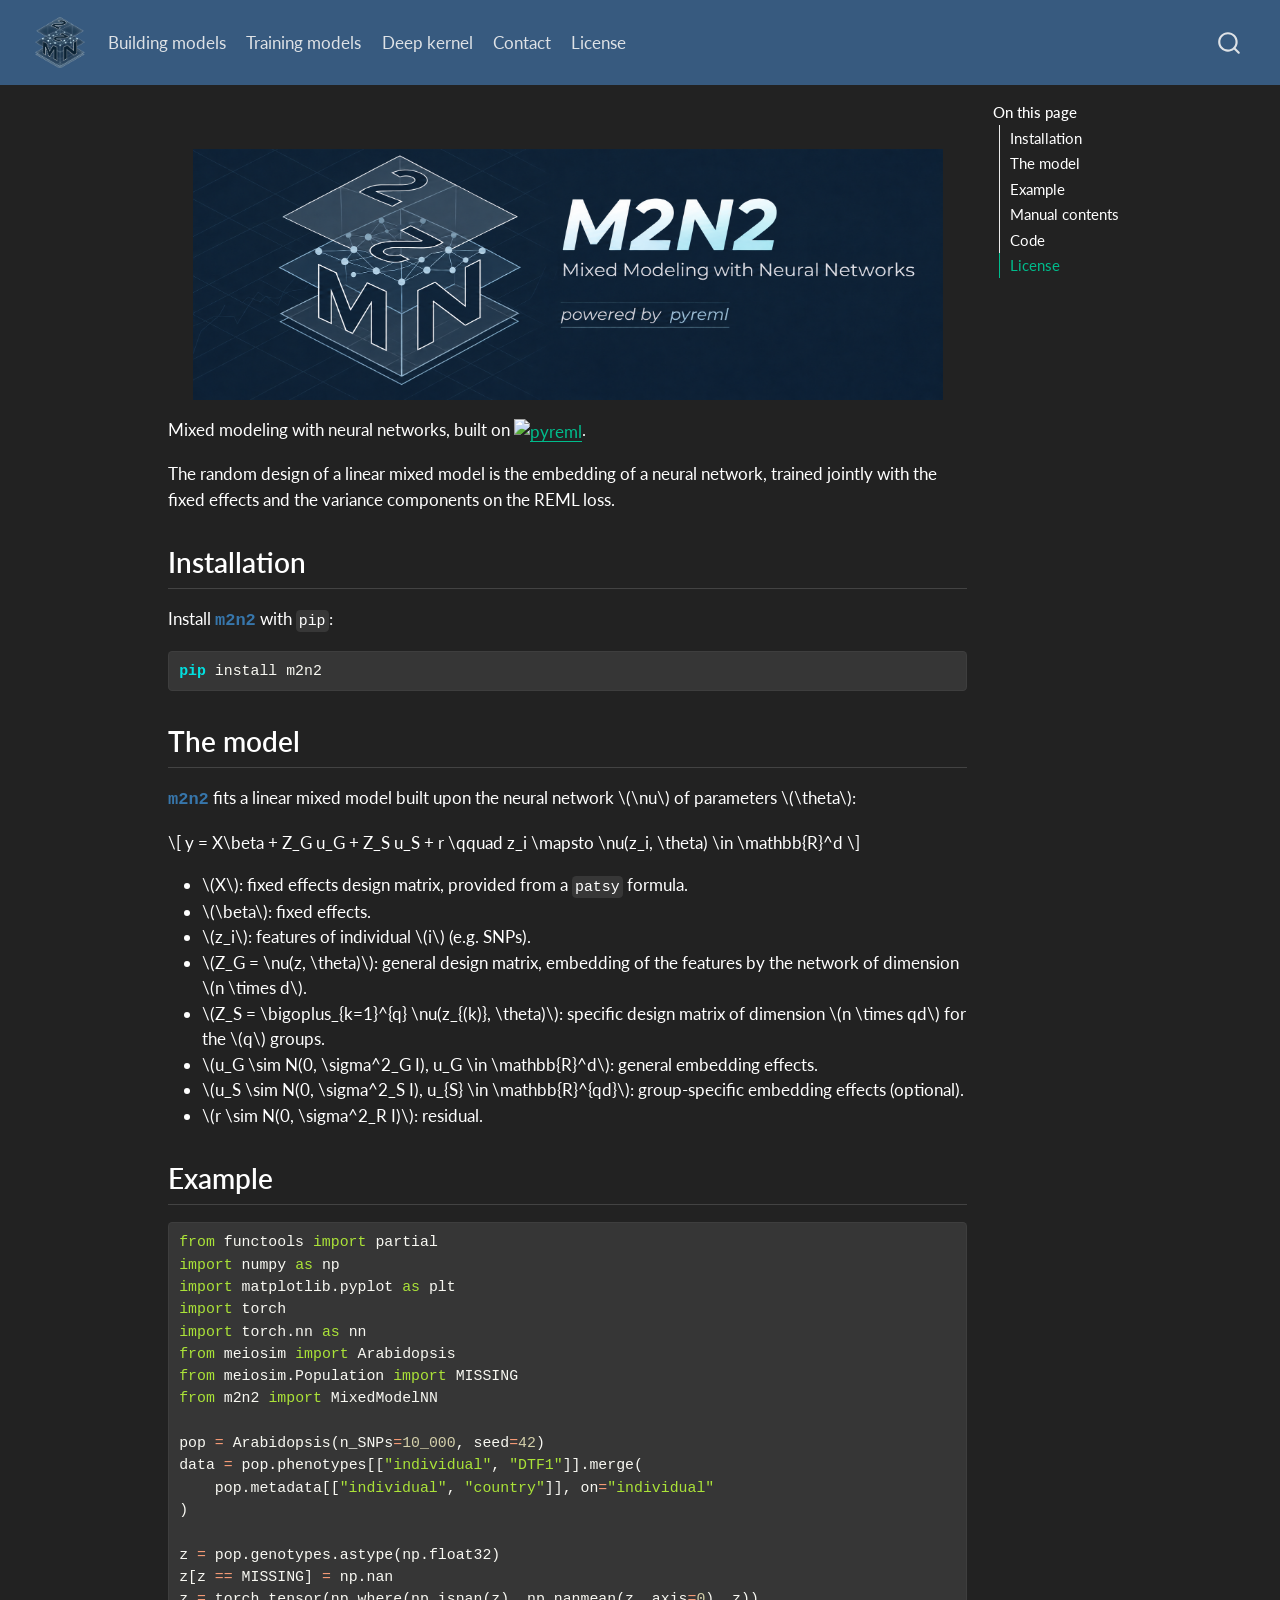
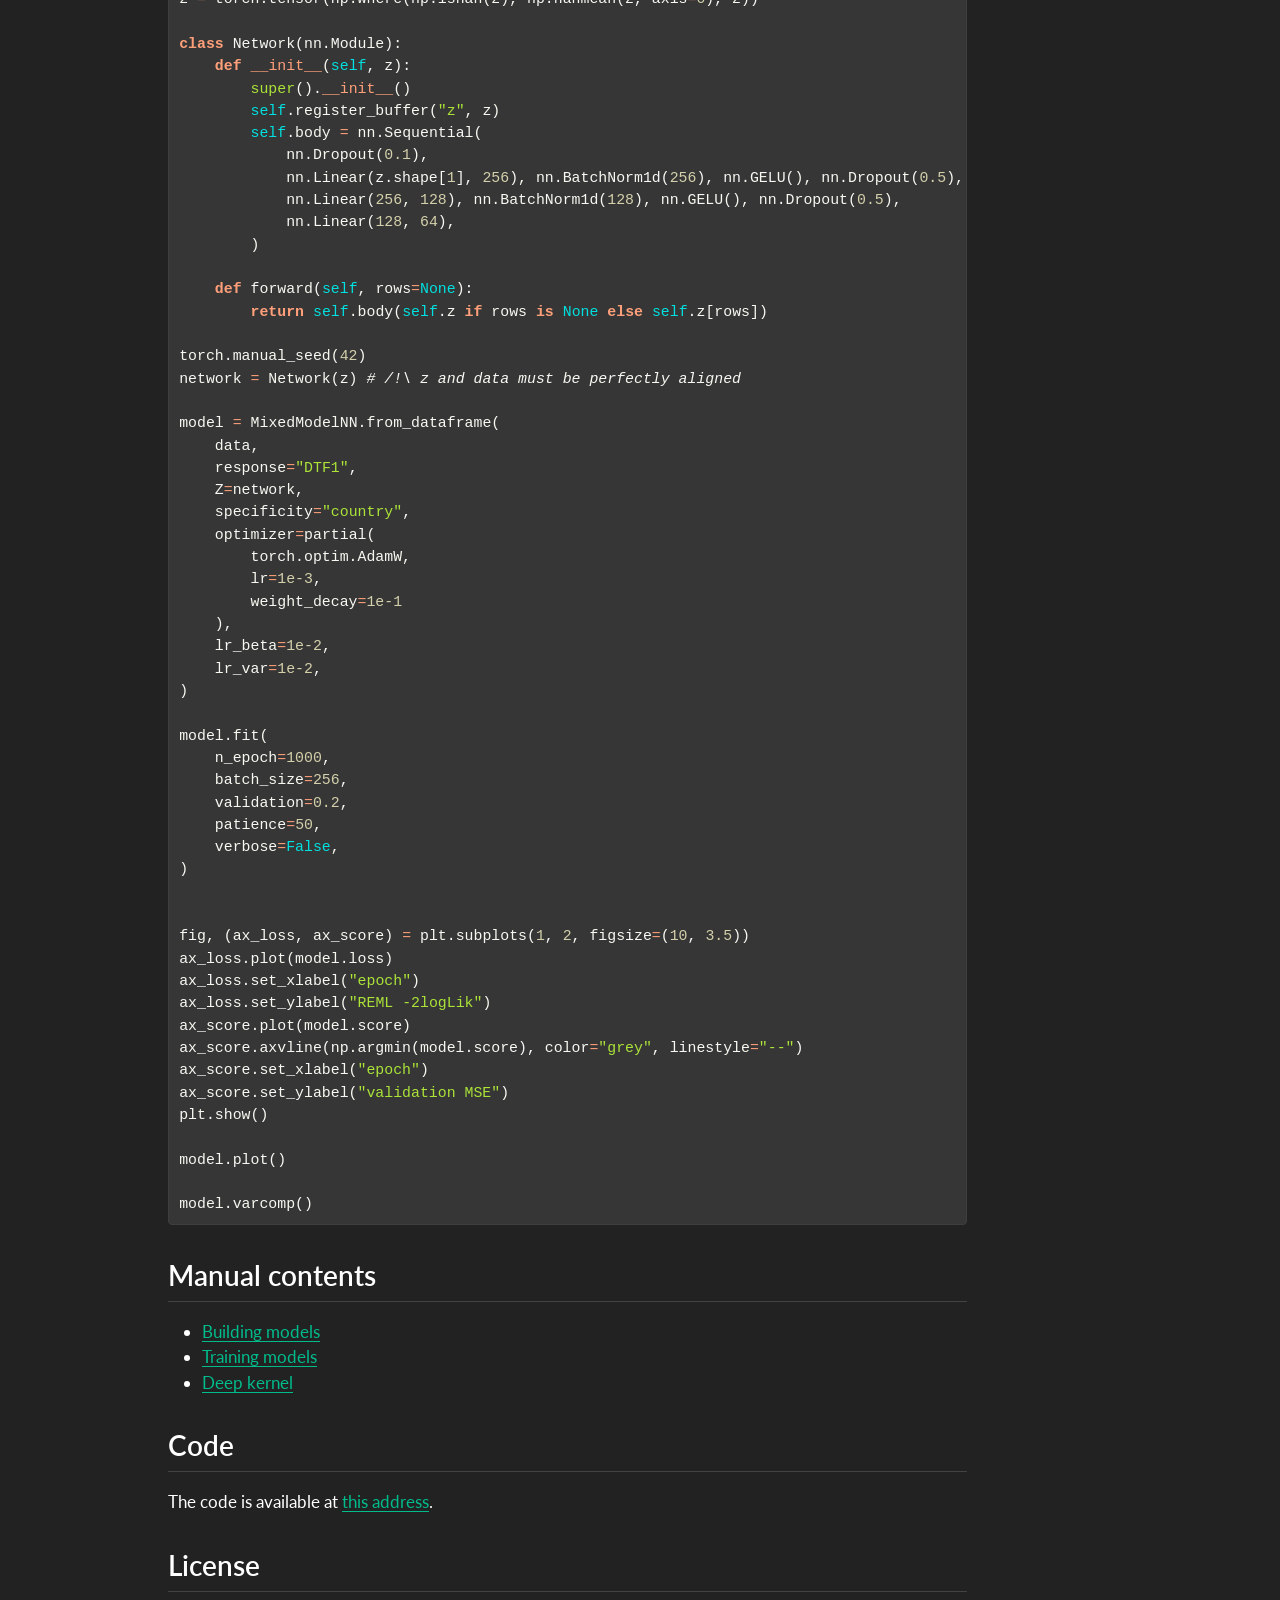
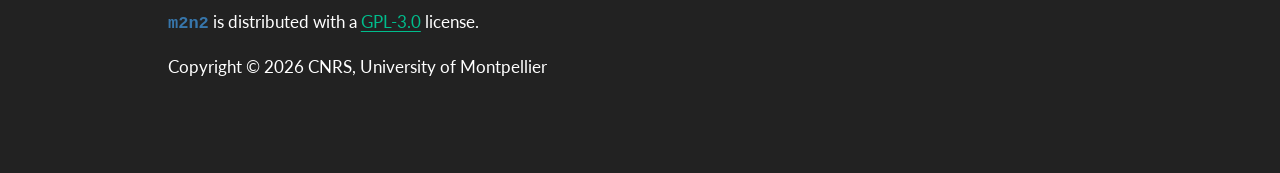
==== index.html @ e894b7f0 "Built site for gh-pages" ====
<!DOCTYPE html>
<html xmlns="http://www.w3.org/1999/xhtml" lang="en" xml:lang="en"><head>

<meta charset="utf-8">
<meta name="generator" content="quarto-1.11.9">

<meta name="viewport" content="width=device-width, initial-scale=1.0, user-scalable=yes">


<title>m2n2</title>
<style>
/* Default styles provided by pandoc.
** See https://pandoc.org/MANUAL.html#variables-for-html for config info.
*/
span.smallcaps{font-variant: small-caps;}
div.columns{display: flex; gap: 1.5em;}
div.column{flex: auto;}
@media screen {
div.columns{gap: min(4vw, 1.5em);}
div.column{overflow-x: auto;}
}
div.hanging-indent{margin-left: 1.5em; text-indent: -1.5em;}
ul.task-list{list-style: none;}
ul.task-list li input[type="checkbox"] {
  width: 0.8em;
  margin: 0 0.8em 0.2em -1em; /* quarto-specific, see https://github.com/quarto-dev/quarto-cli/issues/4556 */ 
  vertical-align: middle;
}
/* CSS for syntax highlighting */
html { -webkit-text-size-adjust: 100%; }
pre > code.sourceCode { white-space: pre; position: relative; }
pre > code.sourceCode > span { display: inline-block; line-height: 1.25; }
pre > code.sourceCode > span:empty { height: 1.2em; }
.sourceCode { overflow: visible; }
code.sourceCode > span { color: inherit; text-decoration: inherit; }
div.sourceCode { margin: 1em 0; }
pre.sourceCode { margin: 0; }
@media screen {
div.sourceCode { overflow: auto; }
}
@media print {
pre > code.sourceCode { white-space: pre-wrap; }
pre > code.sourceCode > span { text-indent: -5em; padding-left: 5em; }
}
pre.numberSource code
  { counter-reset: source-line 0; }
pre.numberSource code > span
  { position: relative; left: -4em; counter-increment: source-line; }
pre.numberSource code > span > a:first-child::before
  { content: counter(source-line);
    position: relative; left: -1em; text-align: right; vertical-align: baseline;
    border: none; display: inline-block;
    -webkit-touch-callout: none; -webkit-user-select: none;
    -khtml-user-select: none; -moz-user-select: none;
    -ms-user-select: none; user-select: none;
    padding: 0 4px; width: 4em;
  }
pre.numberSource { margin-left: 3em;  padding-left: 4px; }
div.sourceCode
  {   }
@media screen {
pre > code.sourceCode > span > a:first-child::before { text-decoration: underline; }
}
</style>


<script src="site_libs/quarto-nav/quarto-nav.js"></script>
<script src="site_libs/quarto-nav/headroom.min.js"></script>
<script src="site_libs/clipboard/clipboard.min.js"></script>
<script src="site_libs/quarto-search/autocomplete.umd.js"></script>
<script src="site_libs/quarto-search/fuse.min.js"></script>
<script src="site_libs/quarto-search/quarto-search.js"></script>
<meta name="quarto:offset" content="./">
<link href="./img/favicon.png" rel="icon" type="image/png">
<script src="site_libs/quarto-html/quarto.js" type="module"></script>
<script src="site_libs/quarto-html/tabsets/tabsets.js" type="module"></script>
<script src="site_libs/quarto-html/scrollable-regions/scrollable-regions.js" type="module"></script>
<script src="site_libs/quarto-html/popper.min.js"></script>
<script src="site_libs/quarto-html/tippy.umd.min.js"></script>
<script src="site_libs/quarto-html/anchor.min.js"></script>
<link href="site_libs/quarto-html/tippy.css" rel="stylesheet">
<link href="site_libs/quarto-html/quarto-syntax-highlighting-dark-447e42e69aaa9833c0ba1b986f430b20.css" rel="stylesheet" id="quarto-text-highlighting-styles">
<script src="site_libs/bootstrap/bootstrap.min.js"></script>
<link href="site_libs/bootstrap/bootstrap-icons.css" rel="stylesheet">
<link href="site_libs/bootstrap/bootstrap-293520738ce947f8998387a330a50f79.min.css" rel="stylesheet" append-hash="true" id="quarto-bootstrap" data-mode="dark">
<script id="quarto-search-options" type="application/json">{
  "location": "navbar",
  "copy-button": false,
  "collapse-after": 3,
  "panel-placement": "end",
  "type": "overlay",
  "limit": 50,
  "keyboard-shortcut": [
    "f",
    "/",
    "s"
  ],
  "show-item-context": false,
  "language": {
    "search-no-results-text": "No results",
    "search-matching-documents-text": "matching documents",
    "search-copy-link-title": "Copy link to search",
    "search-hide-matches-text": "Hide additional matches",
    "search-more-match-text": "more match in this document",
    "search-more-matches-text": "more matches in this document",
    "search-clear-button-title": "Clear",
    "search-text-placeholder": "",
    "search-detached-cancel-button-title": "Cancel",
    "search-submit-button-title": "Submit",
    "search-label": "Search"
  }
}</script>

  <script src="https://cdnjs.cloudflare.com/polyfill/v3/polyfill.min.js?features=es6"></script>
  <script defer="" src="https://cdn.jsdelivr.net/npm/mathjax@4/tex-chtml.js" type="text/javascript"></script>

<script type="text/javascript">
const typesetMath = (el) => {
  if (window.MathJax) {
    // MathJax Typeset
    window.MathJax.typeset([el]);
  } else if (window.katex) {
    // KaTeX Render
    var mathElements = el.getElementsByClassName("math");
    var macros = [];
    for (var i = 0; i < mathElements.length; i++) {
      var texText = mathElements[i].firstChild;
      if (mathElements[i].tagName == "SPAN" && texText && texText.data) {
        window.katex.render(texText.data, mathElements[i], {
          displayMode: mathElements[i].classList.contains('display'),
          throwOnError: false,
          macros: macros,
          fleqn: false
        });
      }
    }
  }
}
window.Quarto = {
  typesetMath
};
</script>

</head>

<body class="nav-fixed quarto-light"><a id="quarto-skip-link" class="visually-hidden-focusable" href="#quarto-document-content">Skip to main content</a>

<div id="quarto-search-results"></div>
  <header id="quarto-header" class="headroom fixed-top">
    <nav class="navbar navbar-expand-lg " data-bs-theme="dark" aria-label="Site">
      <div class="navbar-container container-fluid">
      <div class="navbar-brand-container mx-auto">
    <a href="./index.html" class="navbar-brand navbar-brand-logo">
    <img src="./img/favicon.png" alt="m2n2" class="navbar-logo light-content">
    <img src="./img/favicon.png" alt="m2n2" class="navbar-logo dark-content">
    </a>
  </div>
          <button class="navbar-toggler" type="button" data-bs-toggle="collapse" data-bs-target="#navbarCollapse" aria-controls="navbarCollapse" aria-expanded="false" aria-label="Toggle navigation" onclick="if (window.quartoToggleHeadroom) { window.quartoToggleHeadroom(); }">
  <span class="navbar-toggler-icon"></span>
</button>
          <div class="collapse navbar-collapse" id="navbarCollapse">
            <ul class="navbar-nav navbar-nav-scroll me-auto">
  <li class="nav-item">
    <a class="nav-link" href="./build.html"> 
<span class="menu-text">Building models</span></a>
  </li>  
  <li class="nav-item">
    <a class="nav-link" href="./training.html"> 
<span class="menu-text">Training models</span></a>
  </li>  
  <li class="nav-item">
    <a class="nav-link" href="./deep_kernel.html"> 
<span class="menu-text">Deep kernel</span></a>
  </li>  
  <li class="nav-item">
    <a class="nav-link" href="./contact.html"> 
<span class="menu-text">Contact</span></a>
  </li>  
  <li class="nav-item">
    <a class="nav-link" href="./license.html"> 
<span class="menu-text">License</span></a>
  </li>  
</ul>
          </div> <!-- /navcollapse -->
            <div class="quarto-navbar-tools">
</div>
            <div id="quarto-search" class="" title="Search"></div>
      </div> <!-- /container-fluid -->
    </nav>
</header>
<!-- content -->
<div id="quarto-content" class="quarto-container page-columns page-rows-contents page-layout-article page-navbar">
<!-- sidebar -->
<!-- margin-sidebar -->
    <div id="quarto-margin-sidebar" class="sidebar margin-sidebar">
        <nav id="TOC" role="doc-toc" aria-labelledby="toc-title" class="toc-active">
    <h2 id="toc-title">On this page</h2>
   
  <ul>
  <li><a href="#installation" id="toc-installation" class="nav-link active" data-scroll-target="#installation">Installation</a></li>
  <li><a href="#the-model" id="toc-the-model" class="nav-link" data-scroll-target="#the-model">The model</a></li>
  <li><a href="#example" id="toc-example" class="nav-link" data-scroll-target="#example">Example</a></li>
  <li><a href="#manual-contents" id="toc-manual-contents" class="nav-link" data-scroll-target="#manual-contents">Manual contents</a></li>
  <li><a href="#code" id="toc-code" class="nav-link" data-scroll-target="#code">Code</a></li>
  <li><a href="#license" id="toc-license" class="nav-link" data-scroll-target="#license">License</a></li>
  </ul>
</nav>
    </div>
<!-- main -->
<main class="content" id="quarto-document-content" tabindex="-1"><header id="title-block-header" class="quarto-title-block"></header>




<h1 align="center">
<img width="750" alt="m2n2" src="img/banner.png">
</h1>
<p>
Mixed modeling with neural networks, built on <a href="https://ai-for-genome-interpretation-lab.github.io/pyreml/index.html"> <img width="110" alt="pyreml" src="https://raw.githubusercontent.com/AI-for-Genome-Interpretation-lab/pyreml/main/doc/img/logo/pyreml.png" align="absmiddle"></a>.
</p>
<p>The random design of a linear mixed model is the embedding of a neural network, trained jointly with the fixed effects and the variance components on the REML loss.</p>
<section id="installation" class="level2">
<h2 class="anchored" data-anchor-id="installation">Installation</h2>
<p>Install <span class="m2n2">m2n2</span> with <code>pip</code>:</p>
<div class="code-copy-outer-scaffold"><div class="sourceCode" id="cb1"><pre class="sourceCode bash code-with-copy"><code class="sourceCode bash"><span id="cb1-1"><a href="#cb1-1" aria-hidden="true" tabindex="-1"></a><span class="ex">pip</span> install m2n2</span></code></pre></div><button title="Copy to Clipboard" class="code-copy-button"><i class="bi"></i></button></div>
</section>
<section id="the-model" class="level2">
<h2 class="anchored" data-anchor-id="the-model">The model</h2>
<p><span class="m2n2">m2n2</span> fits a linear mixed model built upon the neural network <span class="math inline">\(\nu\)</span> of parameters <span class="math inline">\(\theta\)</span>:</p>
<p><span class="math display">\[
y = X\beta + Z_G u_G + Z_S u_S + r
\qquad
z_i \mapsto \nu(z_i, \theta) \in \mathbb{R}^d
\]</span></p>
<ul>
<li><span class="math inline">\(X\)</span>: fixed effects design matrix, provided from a <code>patsy</code> formula.</li>
<li><span class="math inline">\(\beta\)</span>: fixed effects.</li>
<li><span class="math inline">\(z_i\)</span>: features of individual <span class="math inline">\(i\)</span> (e.g.&nbsp;SNPs).</li>
<li><span class="math inline">\(Z_G = \nu(z, \theta)\)</span>: general design matrix, embedding of the features by the network of dimension <span class="math inline">\(n \times d\)</span>.</li>
<li><span class="math inline">\(Z_S = \bigoplus_{k=1}^{q} \nu(z_{(k)}, \theta)\)</span>: specific design matrix of dimension <span class="math inline">\(n \times qd\)</span> for the <span class="math inline">\(q\)</span> groups.</li>
<li><span class="math inline">\(u_G \sim N(0, \sigma^2_G I), u_G \in \mathbb{R}^d\)</span>: general embedding effects.</li>
<li><span class="math inline">\(u_S \sim N(0, \sigma^2_S I), u_{S} \in \mathbb{R}^{qd}\)</span>: group-specific embedding effects (optional).</li>
<li><span class="math inline">\(r \sim N(0, \sigma^2_R I)\)</span>: residual.</li>
</ul>
</section>
<section id="example" class="level2">
<h2 class="anchored" data-anchor-id="example">Example</h2>
<div class="code-copy-outer-scaffold"><div class="sourceCode" id="cb2"><pre class="sourceCode python code-with-copy"><code class="sourceCode python"><span id="cb2-1"><a href="#cb2-1" aria-hidden="true" tabindex="-1"></a><span class="im">from</span> functools <span class="im">import</span> partial</span>
<span id="cb2-2"><a href="#cb2-2" aria-hidden="true" tabindex="-1"></a><span class="im">import</span> numpy <span class="im">as</span> np</span>
<span id="cb2-3"><a href="#cb2-3" aria-hidden="true" tabindex="-1"></a><span class="im">import</span> matplotlib.pyplot <span class="im">as</span> plt</span>
<span id="cb2-4"><a href="#cb2-4" aria-hidden="true" tabindex="-1"></a><span class="im">import</span> torch</span>
<span id="cb2-5"><a href="#cb2-5" aria-hidden="true" tabindex="-1"></a><span class="im">import</span> torch.nn <span class="im">as</span> nn</span>
<span id="cb2-6"><a href="#cb2-6" aria-hidden="true" tabindex="-1"></a><span class="im">from</span> meiosim <span class="im">import</span> Arabidopsis</span>
<span id="cb2-7"><a href="#cb2-7" aria-hidden="true" tabindex="-1"></a><span class="im">from</span> meiosim.Population <span class="im">import</span> MISSING</span>
<span id="cb2-8"><a href="#cb2-8" aria-hidden="true" tabindex="-1"></a><span class="im">from</span> m2n2 <span class="im">import</span> MixedModelNN</span>
<span id="cb2-9"><a href="#cb2-9" aria-hidden="true" tabindex="-1"></a></span>
<span id="cb2-10"><a href="#cb2-10" aria-hidden="true" tabindex="-1"></a>pop <span class="op">=</span> Arabidopsis(n_SNPs<span class="op">=</span><span class="dv">10_000</span>, seed<span class="op">=</span><span class="dv">42</span>)</span>
<span id="cb2-11"><a href="#cb2-11" aria-hidden="true" tabindex="-1"></a>data <span class="op">=</span> pop.phenotypes[[<span class="st">"individual"</span>, <span class="st">"DTF1"</span>]].merge(</span>
<span id="cb2-12"><a href="#cb2-12" aria-hidden="true" tabindex="-1"></a>    pop.metadata[[<span class="st">"individual"</span>, <span class="st">"country"</span>]], on<span class="op">=</span><span class="st">"individual"</span></span>
<span id="cb2-13"><a href="#cb2-13" aria-hidden="true" tabindex="-1"></a>)</span>
<span id="cb2-14"><a href="#cb2-14" aria-hidden="true" tabindex="-1"></a></span>
<span id="cb2-15"><a href="#cb2-15" aria-hidden="true" tabindex="-1"></a>z <span class="op">=</span> pop.genotypes.astype(np.float32)</span>
<span id="cb2-16"><a href="#cb2-16" aria-hidden="true" tabindex="-1"></a>z[z <span class="op">==</span> MISSING] <span class="op">=</span> np.nan</span>
<span id="cb2-17"><a href="#cb2-17" aria-hidden="true" tabindex="-1"></a>z <span class="op">=</span> torch.tensor(np.where(np.isnan(z), np.nanmean(z, axis<span class="op">=</span><span class="dv">0</span>), z))</span>
<span id="cb2-18"><a href="#cb2-18" aria-hidden="true" tabindex="-1"></a></span>
<span id="cb2-19"><a href="#cb2-19" aria-hidden="true" tabindex="-1"></a><span class="kw">class</span> Network(nn.Module):</span>
<span id="cb2-20"><a href="#cb2-20" aria-hidden="true" tabindex="-1"></a>    <span class="kw">def</span> <span class="fu">__init__</span>(<span class="va">self</span>, z):</span>
<span id="cb2-21"><a href="#cb2-21" aria-hidden="true" tabindex="-1"></a>        <span class="bu">super</span>().<span class="fu">__init__</span>()</span>
<span id="cb2-22"><a href="#cb2-22" aria-hidden="true" tabindex="-1"></a>        <span class="va">self</span>.register_buffer(<span class="st">"z"</span>, z)</span>
<span id="cb2-23"><a href="#cb2-23" aria-hidden="true" tabindex="-1"></a>        <span class="va">self</span>.body <span class="op">=</span> nn.Sequential(</span>
<span id="cb2-24"><a href="#cb2-24" aria-hidden="true" tabindex="-1"></a>            nn.Dropout(<span class="fl">0.1</span>),</span>
<span id="cb2-25"><a href="#cb2-25" aria-hidden="true" tabindex="-1"></a>            nn.Linear(z.shape[<span class="dv">1</span>], <span class="dv">256</span>), nn.BatchNorm1d(<span class="dv">256</span>), nn.GELU(), nn.Dropout(<span class="fl">0.5</span>),</span>
<span id="cb2-26"><a href="#cb2-26" aria-hidden="true" tabindex="-1"></a>            nn.Linear(<span class="dv">256</span>, <span class="dv">128</span>), nn.BatchNorm1d(<span class="dv">128</span>), nn.GELU(), nn.Dropout(<span class="fl">0.5</span>),</span>
<span id="cb2-27"><a href="#cb2-27" aria-hidden="true" tabindex="-1"></a>            nn.Linear(<span class="dv">128</span>, <span class="dv">64</span>),</span>
<span id="cb2-28"><a href="#cb2-28" aria-hidden="true" tabindex="-1"></a>        )</span>
<span id="cb2-29"><a href="#cb2-29" aria-hidden="true" tabindex="-1"></a></span>
<span id="cb2-30"><a href="#cb2-30" aria-hidden="true" tabindex="-1"></a>    <span class="kw">def</span> forward(<span class="va">self</span>, rows<span class="op">=</span><span class="va">None</span>):</span>
<span id="cb2-31"><a href="#cb2-31" aria-hidden="true" tabindex="-1"></a>        <span class="cf">return</span> <span class="va">self</span>.body(<span class="va">self</span>.z <span class="cf">if</span> rows <span class="kw">is</span> <span class="va">None</span> <span class="cf">else</span> <span class="va">self</span>.z[rows])</span>
<span id="cb2-32"><a href="#cb2-32" aria-hidden="true" tabindex="-1"></a></span>
<span id="cb2-33"><a href="#cb2-33" aria-hidden="true" tabindex="-1"></a>torch.manual_seed(<span class="dv">42</span>)</span>
<span id="cb2-34"><a href="#cb2-34" aria-hidden="true" tabindex="-1"></a>network <span class="op">=</span> Network(z) <span class="co"># /!\ z and data must be perfectly aligned</span></span>
<span id="cb2-35"><a href="#cb2-35" aria-hidden="true" tabindex="-1"></a></span>
<span id="cb2-36"><a href="#cb2-36" aria-hidden="true" tabindex="-1"></a>model <span class="op">=</span> MixedModelNN.from_dataframe(</span>
<span id="cb2-37"><a href="#cb2-37" aria-hidden="true" tabindex="-1"></a>    data,</span>
<span id="cb2-38"><a href="#cb2-38" aria-hidden="true" tabindex="-1"></a>    response<span class="op">=</span><span class="st">"DTF1"</span>,</span>
<span id="cb2-39"><a href="#cb2-39" aria-hidden="true" tabindex="-1"></a>    Z<span class="op">=</span>network,</span>
<span id="cb2-40"><a href="#cb2-40" aria-hidden="true" tabindex="-1"></a>    specificity<span class="op">=</span><span class="st">"country"</span>,</span>
<span id="cb2-41"><a href="#cb2-41" aria-hidden="true" tabindex="-1"></a>    optimizer<span class="op">=</span>partial(</span>
<span id="cb2-42"><a href="#cb2-42" aria-hidden="true" tabindex="-1"></a>        torch.optim.AdamW,</span>
<span id="cb2-43"><a href="#cb2-43" aria-hidden="true" tabindex="-1"></a>        lr<span class="op">=</span><span class="fl">1e-3</span>,</span>
<span id="cb2-44"><a href="#cb2-44" aria-hidden="true" tabindex="-1"></a>        weight_decay<span class="op">=</span><span class="fl">1e-1</span></span>
<span id="cb2-45"><a href="#cb2-45" aria-hidden="true" tabindex="-1"></a>    ),</span>
<span id="cb2-46"><a href="#cb2-46" aria-hidden="true" tabindex="-1"></a>    lr_beta<span class="op">=</span><span class="fl">1e-2</span>,</span>
<span id="cb2-47"><a href="#cb2-47" aria-hidden="true" tabindex="-1"></a>    lr_var<span class="op">=</span><span class="fl">1e-2</span>,</span>
<span id="cb2-48"><a href="#cb2-48" aria-hidden="true" tabindex="-1"></a>)</span>
<span id="cb2-49"><a href="#cb2-49" aria-hidden="true" tabindex="-1"></a></span>
<span id="cb2-50"><a href="#cb2-50" aria-hidden="true" tabindex="-1"></a>model.fit(</span>
<span id="cb2-51"><a href="#cb2-51" aria-hidden="true" tabindex="-1"></a>    n_epoch<span class="op">=</span><span class="dv">1000</span>,</span>
<span id="cb2-52"><a href="#cb2-52" aria-hidden="true" tabindex="-1"></a>    batch_size<span class="op">=</span><span class="dv">256</span>,</span>
<span id="cb2-53"><a href="#cb2-53" aria-hidden="true" tabindex="-1"></a>    validation<span class="op">=</span><span class="fl">0.2</span>,</span>
<span id="cb2-54"><a href="#cb2-54" aria-hidden="true" tabindex="-1"></a>    patience<span class="op">=</span><span class="dv">50</span>,</span>
<span id="cb2-55"><a href="#cb2-55" aria-hidden="true" tabindex="-1"></a>    verbose<span class="op">=</span><span class="va">False</span>,</span>
<span id="cb2-56"><a href="#cb2-56" aria-hidden="true" tabindex="-1"></a>)</span>
<span id="cb2-57"><a href="#cb2-57" aria-hidden="true" tabindex="-1"></a></span>
<span id="cb2-58"><a href="#cb2-58" aria-hidden="true" tabindex="-1"></a></span>
<span id="cb2-59"><a href="#cb2-59" aria-hidden="true" tabindex="-1"></a>fig, (ax_loss, ax_score) <span class="op">=</span> plt.subplots(<span class="dv">1</span>, <span class="dv">2</span>, figsize<span class="op">=</span>(<span class="dv">10</span>, <span class="fl">3.5</span>))</span>
<span id="cb2-60"><a href="#cb2-60" aria-hidden="true" tabindex="-1"></a>ax_loss.plot(model.loss)</span>
<span id="cb2-61"><a href="#cb2-61" aria-hidden="true" tabindex="-1"></a>ax_loss.set_xlabel(<span class="st">"epoch"</span>)</span>
<span id="cb2-62"><a href="#cb2-62" aria-hidden="true" tabindex="-1"></a>ax_loss.set_ylabel(<span class="st">"REML -2logLik"</span>)</span>
<span id="cb2-63"><a href="#cb2-63" aria-hidden="true" tabindex="-1"></a>ax_score.plot(model.score)</span>
<span id="cb2-64"><a href="#cb2-64" aria-hidden="true" tabindex="-1"></a>ax_score.axvline(np.argmin(model.score), color<span class="op">=</span><span class="st">"grey"</span>, linestyle<span class="op">=</span><span class="st">"--"</span>)</span>
<span id="cb2-65"><a href="#cb2-65" aria-hidden="true" tabindex="-1"></a>ax_score.set_xlabel(<span class="st">"epoch"</span>)</span>
<span id="cb2-66"><a href="#cb2-66" aria-hidden="true" tabindex="-1"></a>ax_score.set_ylabel(<span class="st">"validation MSE"</span>)</span>
<span id="cb2-67"><a href="#cb2-67" aria-hidden="true" tabindex="-1"></a>plt.show()</span>
<span id="cb2-68"><a href="#cb2-68" aria-hidden="true" tabindex="-1"></a></span>
<span id="cb2-69"><a href="#cb2-69" aria-hidden="true" tabindex="-1"></a>model.plot()</span>
<span id="cb2-70"><a href="#cb2-70" aria-hidden="true" tabindex="-1"></a></span>
<span id="cb2-71"><a href="#cb2-71" aria-hidden="true" tabindex="-1"></a>model.varcomp()</span></code></pre></div><button title="Copy to Clipboard" class="code-copy-button"><i class="bi"></i></button></div>
</section>
<section id="manual-contents" class="level2">
<h2 class="anchored" data-anchor-id="manual-contents">Manual contents</h2>
<ul>
<li><a href="./build.html">Building models</a></li>
<li><a href="./training.html">Training models</a></li>
<li><a href="./deep_kernel.html">Deep kernel</a></li>
</ul>
</section>
<section id="code" class="level2">
<h2 class="anchored" data-anchor-id="code">Code</h2>
<p>The code is available at <a href="https://github.com/ai-for-genome-interpretation-lab/m2n2">this address</a>.</p>
</section>
<section id="license" class="level2">
<h2 class="anchored" data-anchor-id="license">License</h2>
<p><span class="m2n2">m2n2</span> is distributed with a <a href="./license.html">GPL-3.0</a> license.</p>
<p>Copyright © 2026 CNRS, University of Montpellier</p>


</section>

</main> <!-- /main -->
<script id="quarto-html-after-body" type="application/javascript">
  window.document.addEventListener("DOMContentLoaded", function (event) {
    const icon = "";
    const anchorJS = new window.AnchorJS();
    anchorJS.options = {
      placement: 'right',
      icon: icon
    };
    anchorJS.add('.anchored');
    const isCodeAnnotation = (el) => {
      for (const clz of el.classList) {
        if (clz.startsWith('code-annotation-')) {                     
          return true;
        }
      }
      return false;
    }
    const onCopySuccess = function(e) {
      // button target
      const button = e.trigger;
      // don't keep focus
      button.blur();
      // flash "checked"
      button.classList.add('code-copy-button-checked');
      var currentTitle = button.getAttribute("title");
      button.setAttribute("title", "Copied!");
      let tooltip;
      if (window.bootstrap) {
        button.setAttribute("data-bs-toggle", "tooltip");
        button.setAttribute("data-bs-placement", "left");
        button.setAttribute("data-bs-title", "Copied!");
        tooltip = new bootstrap.Tooltip(button, 
          { trigger: "manual", 
            customClass: "code-copy-button-tooltip",
            offset: [0, -8]});
        tooltip.show();    
      }
      setTimeout(function() {
        if (tooltip) {
          tooltip.hide();
          button.removeAttribute("data-bs-title");
          button.removeAttribute("data-bs-toggle");
          button.removeAttribute("data-bs-placement");
        }
        button.setAttribute("title", currentTitle);
        button.classList.remove('code-copy-button-checked');
      }, 1000);
      // clear code selection
      e.clearSelection();
    }
    const getTextToCopy = function(trigger) {
      const outerScaffold = trigger.parentElement.cloneNode(true);
      const codeEl = outerScaffold.querySelector('code');
      for (const childEl of codeEl.children) {
        if (isCodeAnnotation(childEl)) {
          childEl.remove();
        }
      }
      return codeEl.innerText;
    }
    const clipboard = new window.ClipboardJS('.code-copy-button:not([data-in-quarto-modal])', {
      text: getTextToCopy
    });
    clipboard.on('success', onCopySuccess);
    if (window.document.getElementById('quarto-embedded-source-code-modal')) {
      const clipboardModal = new window.ClipboardJS('.code-copy-button[data-in-quarto-modal]', {
        text: getTextToCopy,
        container: window.document.getElementById('quarto-embedded-source-code-modal')
      });
      clipboardModal.on('success', onCopySuccess);
    }
      var localhostRegex = new RegExp(/^(?:http|https):\/\/localhost\:?[0-9]*\//);
      var mailtoRegex = new RegExp(/^mailto:/);
        var filterRegex = new RegExp("https:\/\/AI-for-Genome-Interpretation-lab\.github\.io\/m2n2\/");
      var isInternal = (href) => {
          return filterRegex.test(href) || localhostRegex.test(href) || mailtoRegex.test(href);
      }
      // Inspect non-navigation links and adorn them if external
      window.quartoDecorateExternalLinks = function (root) {
     var links = (root || window.document).querySelectorAll('a[href]:not(.nav-link):not(.navbar-brand):not(.toc-action):not(.sidebar-link):not(.sidebar-item-toggle):not(.pagination-link):not(.no-external):not([aria-hidden]):not(.dropdown-item):not(.quarto-navigation-tool):not(.about-link)');
      for (var i=0; i<links.length; i++) {
        const link = links[i];
        if (!isInternal(link.href)) {
          // undo the damage that might have been done by quarto-nav.js in the case of
          // links that we want to consider external
          if (link.dataset.originalHref !== undefined) {
            link.href = link.dataset.originalHref;
          }
          if (!link.classList.contains('no-external-icon')) {
          }
        }
      }
      };
      window.quartoDecorateExternalLinks(window.document);
    // Esc closes the popup (WCAG 1.4.13) and focus leaving both trigger and
    // popup closes it (WCAG 2.4.11); tippy handles neither for interactive popups.
    const hideOnEscAndFocusOut = {
      name: 'hideOnEscAndFocusOut',
      defaultValue: true,
      fn(instance) {
        const dismiss = () => {
          // A show scheduled by the trigger delay would otherwise reopen it
          instance.clearDelayTimeouts();
          instance.hide();
        };
        const onKeyDown = (event) => {
          if (event.key !== 'Escape') {
            return;
          }
          // Keep Esc from also reaching page handlers (e.g. reveal.js overview),
          // except an open reveal.js slide menu, which Esc should close too.
          // The menu handles keys only when its keyboard option is on.
          const menuHandlesEsc = window.Reveal?.getPlugin?.('menu')?.isOpen() &&
            window.Reveal.getConfig().menu?.keyboard !== false;
          if (!menuHandlesEsc) {
            event.stopPropagation();
          }
          if (instance.popper.contains(window.document.activeElement)) {
            // Disabled while refocusing so the focus trigger does not reopen it
            instance.disable();
            instance.reference.focus();
            instance.enable();
          }
          dismiss();
        };
        const onFocusOut = (event) => {
          const target = event.relatedTarget;
          if (target && !instance.reference.contains(target) &&
              !instance.popper.contains(target)) {
            dismiss();
          }
        };
        // On the trigger too: a click trigger (code-annotations: select) has no
        // blur handling. Attached for the instance's lifetime so leaving the
        // trigger also cancels a show still pending on the trigger delay.
        instance.reference.addEventListener('focusout', onFocusOut);
        return {
          onShow() {
            window.document.addEventListener('keydown', onKeyDown, true);
            instance.popper.addEventListener('focusout', onFocusOut);
          },
          onHide() {
            window.document.removeEventListener('keydown', onKeyDown, true);
            instance.popper.removeEventListener('focusout', onFocusOut);
          },
          onDestroy() {
            instance.reference.removeEventListener('focusout', onFocusOut);
          },
        };
      },
    };
    function tippyHover(el, contentFn, onTriggerFn, onUntriggerFn) {
      const config = {
        allowHTML: true,
        maxWidth: 500,
        delay: 100,
        arrow: false,
        appendTo: function(el) {
            return el.parentElement;
        },
        interactive: true,
        interactiveBorder: 10,
        theme: 'quarto',
        placement: 'bottom-start',
        plugins: [hideOnEscAndFocusOut],
      };
      if (contentFn) {
        config.content = contentFn;
      }
      if (onTriggerFn) {
        config.onTrigger = onTriggerFn;
      }
      if (onUntriggerFn) {
        config.onUntrigger = onUntriggerFn;
      }
      window.tippy(el, config); 
    }
    const noterefs = window.document.querySelectorAll('a[role="doc-noteref"]');
    for (var i=0; i<noterefs.length; i++) {
      const ref = noterefs[i];
      tippyHover(ref, function() {
        // use id or data attribute instead here
        let href = ref.getAttribute('data-footnote-href') || ref.getAttribute('href');
        try { href = new URL(href).hash; } catch {}
        const id = href.replace(/^#\/?/, "");
        const note = window.document.getElementById(id);
        if (note) {
          return note.innerHTML;
        } else {
          return "";
        }
      });
    }
    const xrefs = window.document.querySelectorAll('a.quarto-xref');
    const processXRef = (id, note) => {
      // Strip column container classes
      const stripColumnClz = (el) => {
        el.classList.remove("page-full", "page-columns");
        if (el.children) {
          for (const child of el.children) {
            stripColumnClz(child);
          }
        }
      }
      stripColumnClz(note)
      if (id === null || id.startsWith('sec-')) {
        // Special case sections, only their first couple elements
        const container = document.createElement("div");
        if (note.children && note.children.length > 2) {
          container.appendChild(note.children[0].cloneNode(true));
          for (let i = 1; i < note.children.length; i++) {
            const child = note.children[i];
            if (child.tagName === "P" && child.innerText === "") {
              continue;
            } else {
              container.appendChild(child.cloneNode(true));
              break;
            }
          }
          if (window.Quarto?.typesetMath) {
            window.Quarto.typesetMath(container);
          }
          return container.innerHTML
        } else {
          if (window.Quarto?.typesetMath) {
            window.Quarto.typesetMath(note);
          }
          return note.innerHTML;
        }
      } else {
        // Remove any anchor links if they are present
        const anchorLink = note.querySelector('a.anchorjs-link');
        if (anchorLink) {
          anchorLink.remove();
        }
        if (window.Quarto?.typesetMath) {
          window.Quarto.typesetMath(note);
        }
        if (note.classList.contains("callout")) {
          return note.outerHTML;
        } else {
          return note.innerHTML;
        }
      }
    }
    for (var i=0; i<xrefs.length; i++) {
      const xref = xrefs[i];
      tippyHover(xref, undefined, function(instance) {
        instance.disable();
        let url = xref.getAttribute('href');
        let hash = undefined; 
        if (url.startsWith('#')) {
          hash = url;
        } else {
          try { hash = new URL(url).hash; } catch {}
        }
        if (hash) {
          const id = hash.replace(/^#\/?/, "");
          const note = window.document.getElementById(id);
          if (note !== null) {
            try {
              const html = processXRef(id, note.cloneNode(true));
              instance.setContent(html);
            } finally {
              instance.enable();
              instance.show();
            }
          } else {
            // See if we can fetch this
            fetch(url.split('#')[0])
            .then(res => res.text())
            .then(html => {
              const parser = new DOMParser();
              const htmlDoc = parser.parseFromString(html, "text/html");
              const note = htmlDoc.getElementById(id);
              if (note !== null) {
                const html = processXRef(id, note);
                instance.setContent(html);
              } 
            }).finally(() => {
              instance.enable();
              instance.show();
            });
          }
        } else {
          // See if we can fetch a full url (with no hash to target)
          // This is a special case and we should probably do some content thinning / targeting
          fetch(url)
          .then(res => res.text())
          .then(html => {
            const parser = new DOMParser();
            const htmlDoc = parser.parseFromString(html, "text/html");
            const note = htmlDoc.querySelector('main.content');
            if (note !== null) {
              // This should only happen for chapter cross references
              // (since there is no id in the URL)
              // remove the first header
              if (note.children.length > 0 && note.children[0].tagName === "HEADER") {
                note.children[0].remove();
              }
              const html = processXRef(null, note);
              instance.setContent(html);
            } 
          }).finally(() => {
            instance.enable();
            instance.show();
          });
        }
      }, function(instance) {
      });
    }
        let selectedAnnoteEl;
        const selectorForAnnotation = ( cell, annotation) => {
          let cellAttr = 'data-code-cell="' + cell + '"';
          let lineAttr = 'data-code-annotation="' +  annotation + '"';
          const selector = 'span[' + cellAttr + '][' + lineAttr + ']';
          return selector;
        }
        const selectCodeLines = (annoteEl) => {
          const doc = window.document;
          const targetCell = annoteEl.getAttribute("data-target-cell");
          const targetAnnotation = annoteEl.getAttribute("data-target-annotation");
          const annoteSpan = window.document.querySelector(selectorForAnnotation(targetCell, targetAnnotation));
          const lines = annoteSpan.getAttribute("data-code-lines").split(",");
          const lineIds = lines.map((line) => {
            return targetCell + "-" + line;
          })
          // Each band is positioned against its own containing block, which is
          // not the offsetParent of the lines, so place it from client rects.
          const placeBand = (band, firstEl, lastEl, codeBlock) => {
            const container = band.offsetParent;
            if (container === null) {
              return;
            }
            const containerRect = container.getBoundingClientRect();
            // Reveal.js scales slides with a transform, so convert client
            // pixels back to the CSS pixels of the container.
            const scale = containerRect.height / container.offsetHeight || 1;
            const firstRect = firstEl.getBoundingClientRect();
            const lastRect = lastEl.getBoundingClientRect();
            const top = (firstRect.top - containerRect.top) / scale - container.clientTop + container.scrollTop;
            const height = (lastRect.bottom - firstRect.top) / scale;
            band.style.top = top - 2 + "px";
            band.style.height = height + 4 + "px";
            if (codeBlock) {
              // Without the copy button wrapper, the containing block is wider
              // than the code block, so span the code block explicitly.
              const blockRect = codeBlock.getBoundingClientRect();
              band.style.left = (blockRect.left - containerRect.left) / scale - container.clientLeft + container.scrollLeft + "px";
              band.style.width = blockRect.width / scale + "px";
            }
          };
          if (lineIds.length > 0) {
            const el = window.document.getElementById(lineIds[0]);
            const lastEl = window.document.getElementById(lineIds[lineIds.length - 1]);
            const parent = el.parentElement.parentElement;
            // cook up a div (if necessary) and position it
            let div = window.document.getElementById("code-annotation-line-highlight");
            if (div === null) {
              div = window.document.createElement("div");
              div.setAttribute("id", "code-annotation-line-highlight");
              div.style.position = 'absolute';
              parent.appendChild(div);
            }
            placeBand(div, el, lastEl, parent.closest("div.sourceCode") || parent);
            let gutterDiv = window.document.getElementById("code-annotation-line-highlight-gutter");
            if (gutterDiv === null) {
              gutterDiv = window.document.createElement("div");
              gutterDiv.setAttribute("id", "code-annotation-line-highlight-gutter");
              gutterDiv.style.position = 'absolute';
              const codeCell = window.document.getElementById(targetCell);
              const gutter = codeCell.querySelector('.code-annotation-gutter');
              gutter.appendChild(gutterDiv);
            }
            placeBand(gutterDiv, el, lastEl);
            selectedAnnoteEl = annoteEl;
          }
        };
        const unselectCodeLines = () => {
          const elementsIds = ["code-annotation-line-highlight", "code-annotation-line-highlight-gutter"];
          elementsIds.forEach((elId) => {
            const div = window.document.getElementById(elId);
            if (div) {
              div.remove();
            }
          });
          selectedAnnoteEl = undefined;
        };
          // Handle positioning of the toggle
      window.addEventListener(
        "resize",
        throttle(() => {
          elRect = undefined;
          if (selectedAnnoteEl) {
            selectCodeLines(selectedAnnoteEl);
          }
        }, 10)
      );
      function throttle(fn, ms) {
      let throttle = false;
      let timer;
        return (...args) => {
          if(!throttle) { // first call gets through
              fn.apply(this, args);
              throttle = true;
          } else { // all the others get throttled
              if(timer) clearTimeout(timer); // cancel #2
              timer = setTimeout(() => {
                fn.apply(this, args);
                timer = throttle = false;
              }, ms);
          }
        };
      }
        // Attach click handler to the DT
        const annoteDls = window.document.querySelectorAll('dt[data-target-cell]');
        for (const annoteDlNode of annoteDls) {
          annoteDlNode.addEventListener('click', (event) => {
            const clickedEl = event.target;
            if (clickedEl !== selectedAnnoteEl) {
              unselectCodeLines();
              const activeEl = window.document.querySelector('dt[data-target-cell].code-annotation-active');
              if (activeEl) {
                activeEl.classList.remove('code-annotation-active');
              }
              selectCodeLines(clickedEl);
              clickedEl.classList.add('code-annotation-active');
            } else {
              // Unselect the line
              unselectCodeLines();
              clickedEl.classList.remove('code-annotation-active');
            }
          });
        }
    const findCites = (el) => {
      const parentEl = el.parentElement;
      if (parentEl) {
        const cites = parentEl.dataset.cites;
        if (cites) {
          return {
            el,
            cites: cites.split(' ')
          };
        } else {
          return findCites(el.parentElement)
        }
      } else {
        return undefined;
      }
    };
    var bibliorefs = window.document.querySelectorAll('a[role="doc-biblioref"]');
    for (var i=0; i<bibliorefs.length; i++) {
      const ref = bibliorefs[i];
      const citeInfo = findCites(ref);
      if (citeInfo) {
        tippyHover(citeInfo.el, function() {
          var popup = window.document.createElement('div');
          citeInfo.cites.forEach(function(cite) {
            var citeDiv = window.document.createElement('div');
            citeDiv.classList.add('hanging-indent');
            citeDiv.classList.add('csl-entry');
            var biblioDiv = window.document.getElementById('ref-' + cite);
            if (biblioDiv) {
              citeDiv.innerHTML = biblioDiv.innerHTML;
            }
            popup.appendChild(citeDiv);
          });
          return popup.innerHTML;
        });
      }
    }
  });
  </script>
  <script type="application/javascript">
  window.quartoScrollableRegionsLabels = {"code":"Scrollable code","output":"Scrollable output"};
  </script>
</div> <!-- /content -->
<script src="www/script.js"></script>




</body></html>
---- site_libs/quarto-html/tippy.css ----
.tippy-box[data-animation=fade][data-state=hidden]{opacity:0}[data-tippy-root]{max-width:calc(100vw - 10px)}.tippy-box{position:relative;background-color:#333;color:#fff;border-radius:4px;font-size:14px;line-height:1.4;white-space:normal;outline:0;transition-property:transform,visibility,opacity}.tippy-box[data-placement^=top]>.tippy-arrow{bottom:0}.tippy-box[data-placement^=top]>.tippy-arrow:before{bottom:-7px;left:0;border-width:8px 8px 0;border-top-color:initial;transform-origin:center top}.tippy-box[data-placement^=bottom]>.tippy-arrow{top:0}.tippy-box[data-placement^=bottom]>.tippy-arrow:before{top:-7px;left:0;border-width:0 8px 8px;border-bottom-color:initial;transform-origin:center bottom}.tippy-box[data-placement^=left]>.tippy-arrow{right:0}.tippy-box[data-placement^=left]>.tippy-arrow:before{border-width:8px 0 8px 8px;border-left-color:initial;right:-7px;transform-origin:center left}.tippy-box[data-placement^=right]>.tippy-arrow{left:0}.tippy-box[data-placement^=right]>.tippy-arrow:before{left:-7px;border-width:8px 8px 8px 0;border-right-color:initial;transform-origin:center right}.tippy-box[data-inertia][data-state=visible]{transition-timing-function:cubic-bezier(.54,1.5,.38,1.11)}.tippy-arrow{width:16px;height:16px;color:#333}.tippy-arrow:before{content:"";position:absolute;border-color:transparent;border-style:solid}.tippy-content{position:relative;padding:5px 9px;z-index:1}
---- site_libs/quarto-html/quarto-syntax-highlighting-dark-447e42e69aaa9833c0ba1b986f430b20.css ----
/* quarto syntax highlight colors */
:root {
  --quarto-hl-al-color: #f07178;
  --quarto-hl-an-color: #d4d0ab;
  --quarto-hl-at-color: #00e0e0;
  --quarto-hl-bn-color: #d4d0ab;
  --quarto-hl-bu-color: #abe338;
  --quarto-hl-ch-color: #abe338;
  --quarto-hl-co-color: #f8f8f2;
  --quarto-hl-cv-color: #ffd700;
  --quarto-hl-cn-color: #ffd700;
  --quarto-hl-cf-color: #ffa07a;
  --quarto-hl-dt-color: #ffa07a;
  --quarto-hl-dv-color: #d4d0ab;
  --quarto-hl-do-color: #f8f8f2;
  --quarto-hl-er-color: #f07178;
  --quarto-hl-ex-color: #00e0e0;
  --quarto-hl-fl-color: #d4d0ab;
  --quarto-hl-fu-color: #ffa07a;
  --quarto-hl-im-color: #abe338;
  --quarto-hl-in-color: #d4d0ab;
  --quarto-hl-kw-color: #ffa07a;
  --quarto-hl-op-color: #ffa07a;
  --quarto-hl-ot-color: #00e0e0;
  --quarto-hl-pp-color: #dcc6e0;
  --quarto-hl-re-color: #00e0e0;
  --quarto-hl-sc-color: #abe338;
  --quarto-hl-ss-color: #abe338;
  --quarto-hl-st-color: #abe338;
  --quarto-hl-va-color: #00e0e0;
  --quarto-hl-vs-color: #abe338;
  --quarto-hl-wa-color: #dcc6e0;
}

/* other quarto variables */
:root {
  --quarto-font-monospace: SFMono-Regular, Menlo, Monaco, Consolas, "Liberation Mono", "Courier New", monospace;
}

/* syntax highlight based on Pandoc's rules */
pre > code.sourceCode > span {
  color: #f8f8f2;
}

code.sourceCode > span {
  color: #f8f8f2;
}

div.sourceCode,
div.sourceCode pre.sourceCode {
  color: #f8f8f2;
}

/* Normal */
code span {
  color: #f8f8f2;
}

/* Alert */
code span.al {
  color: #f07178;
}

/* Annotation */
code span.an {
  color: #d4d0ab;
}

/* Attribute */
code span.at {
  color: #00e0e0;
}

/* BaseN */
code span.bn {
  color: #d4d0ab;
}

/* BuiltIn */
code span.bu {
  color: #abe338;
}

/* ControlFlow */
code span.cf {
  font-weight: bold;
  color: #ffa07a;
}

/* Char */
code span.ch {
  color: #abe338;
}

/* Constant */
code span.cn {
  color: #ffd700;
}

/* Comment */
code span.co {
  font-style: italic;
  color: #f8f8f2;
}

/* CommentVar */
code span.cv {
  color: #ffd700;
}

/* Documentation */
code span.do {
  color: #f8f8f2;
}

/* DataType */
code span.dt {
  color: #ffa07a;
}

/* DecVal */
code span.dv {
  color: #d4d0ab;
}

/* Error */
code span.er {
  color: #f07178;
  text-decoration: underline;
}

/* Extension */
code span.ex {
  font-weight: bold;
  color: #00e0e0;
}

/* Float */
code span.fl {
  color: #d4d0ab;
}

/* Function */
code span.fu {
  color: #ffa07a;
}

/* Import */
code span.im {
  color: #abe338;
}

/* Information */
code span.in {
  color: #d4d0ab;
}

/* Keyword */
code span.kw {
  font-weight: bold;
  color: #ffa07a;
}

/* Operator */
code span.op {
  color: #ffa07a;
}

/* Other */
code span.ot {
  color: #00e0e0;
}

/* Preprocessor */
code span.pp {
  color: #dcc6e0;
}

/* RegionMarker */
code span.re {
  background-color: #f8f8f2;
  color: #00e0e0;
}

/* SpecialChar */
code span.sc {
  color: #abe338;
}

/* SpecialString */
code span.ss {
  color: #abe338;
}

/* String */
code span.st {
  color: #abe338;
}

/* Variable */
code span.va {
  color: #00e0e0;
}

/* VerbatimString */
code span.vs {
  color: #abe338;
}

/* Warning */
code span.wa {
  color: #dcc6e0;
}

.prevent-inlining {
  content: "</";
}

/*# sourceMappingURL=be8e1111c2b710f7c3a4926ffa2967aa.css.map */
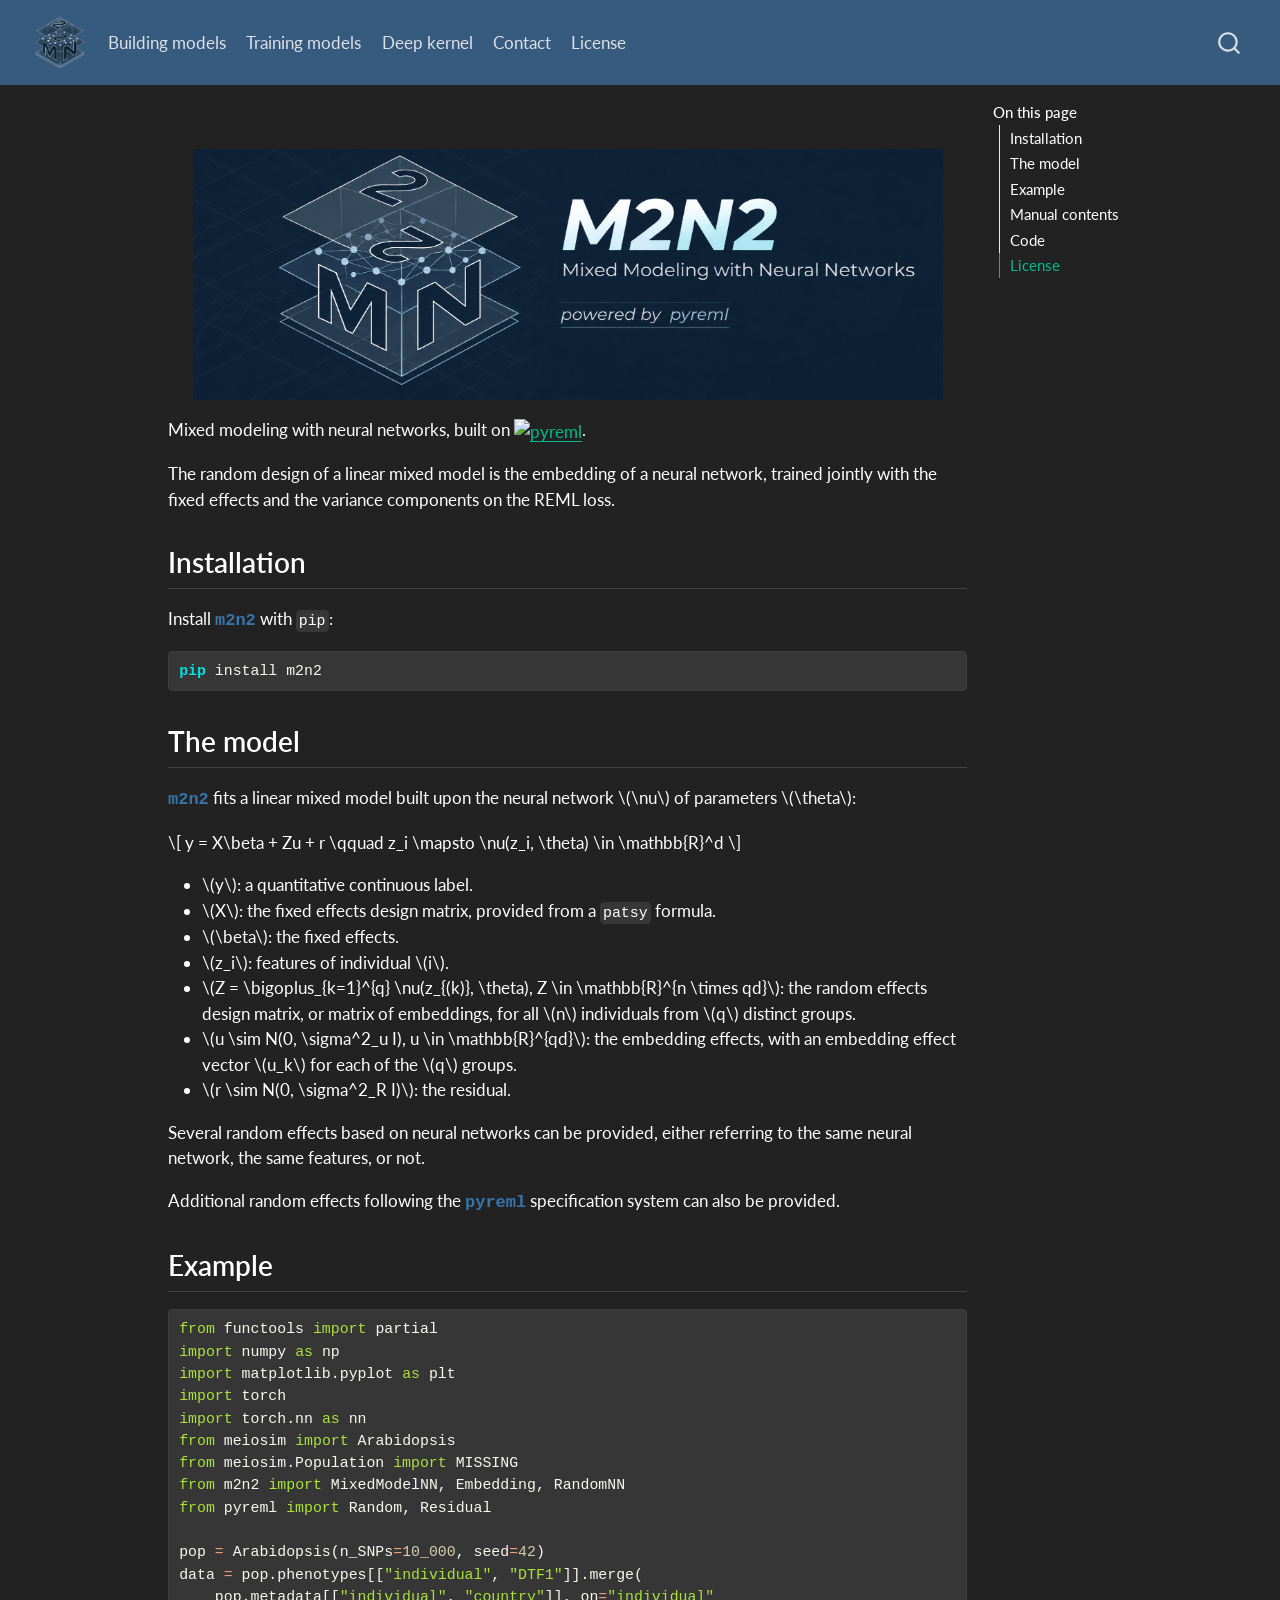
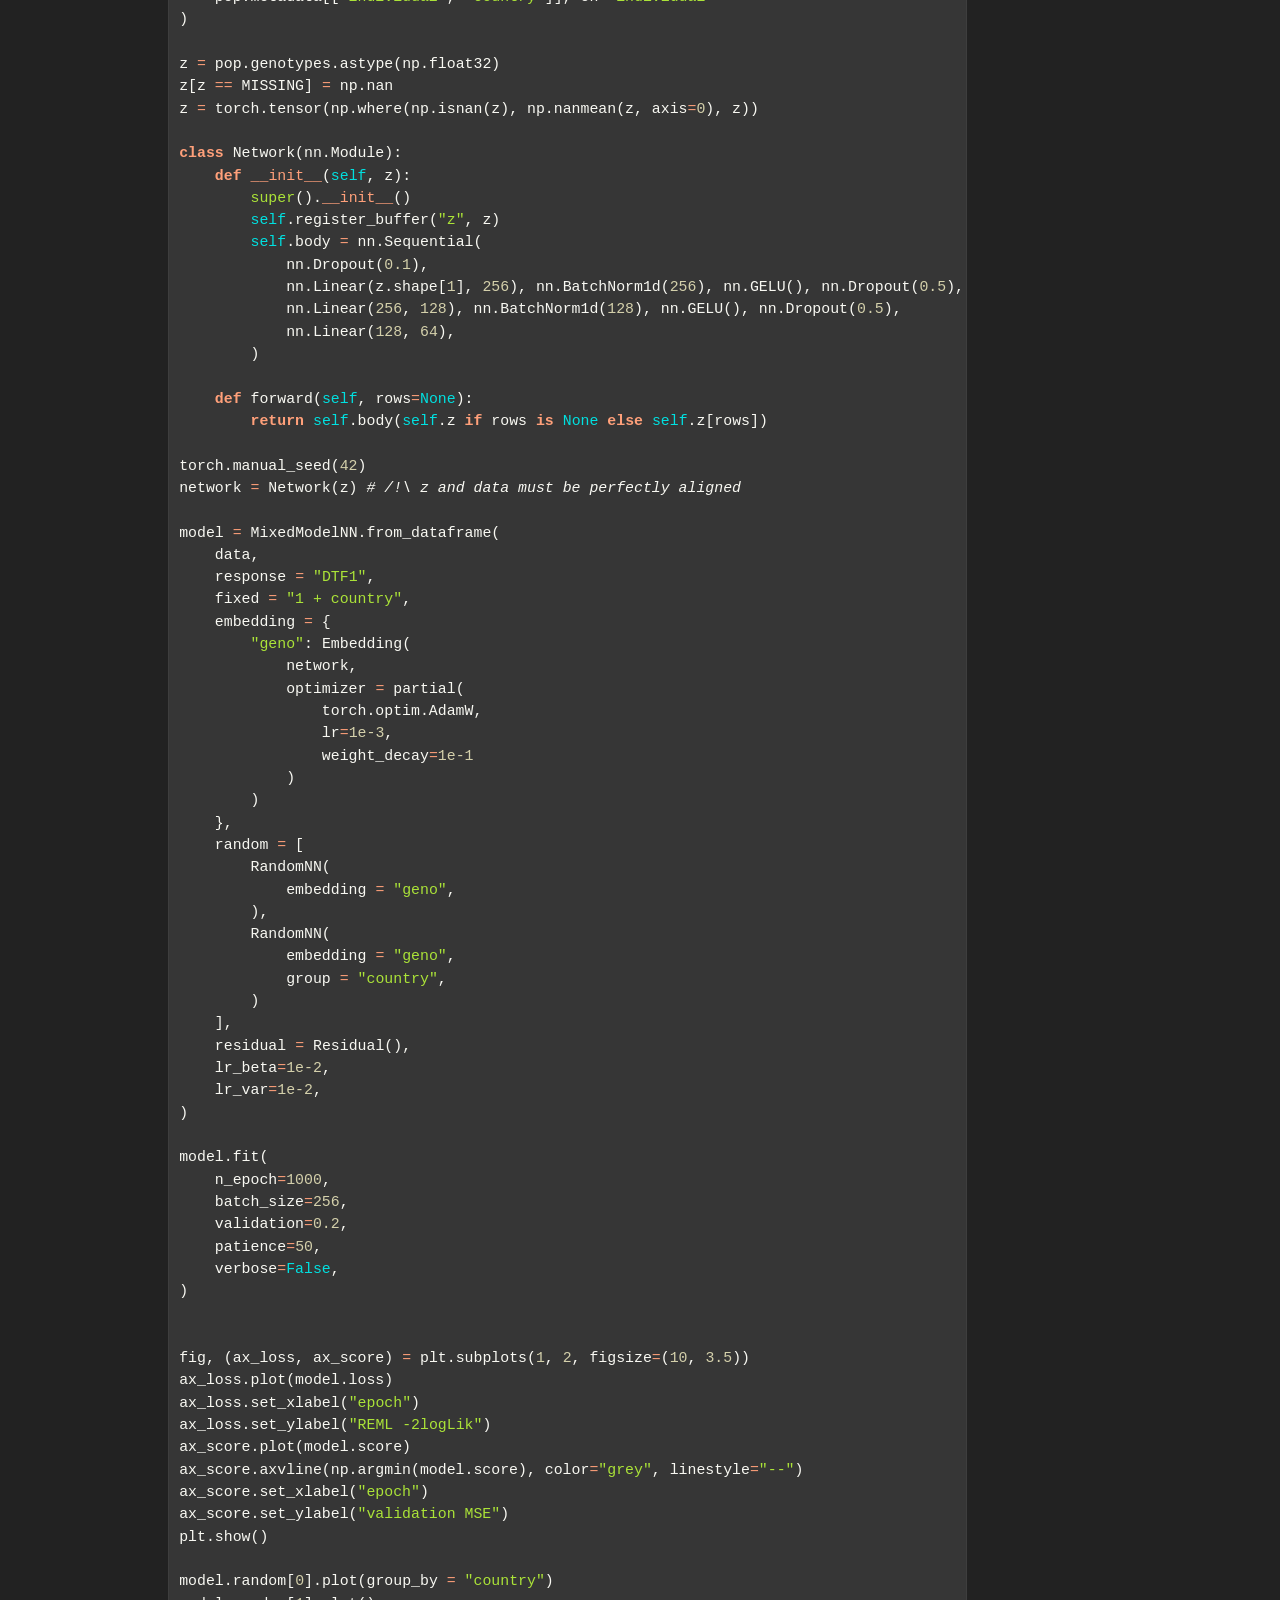
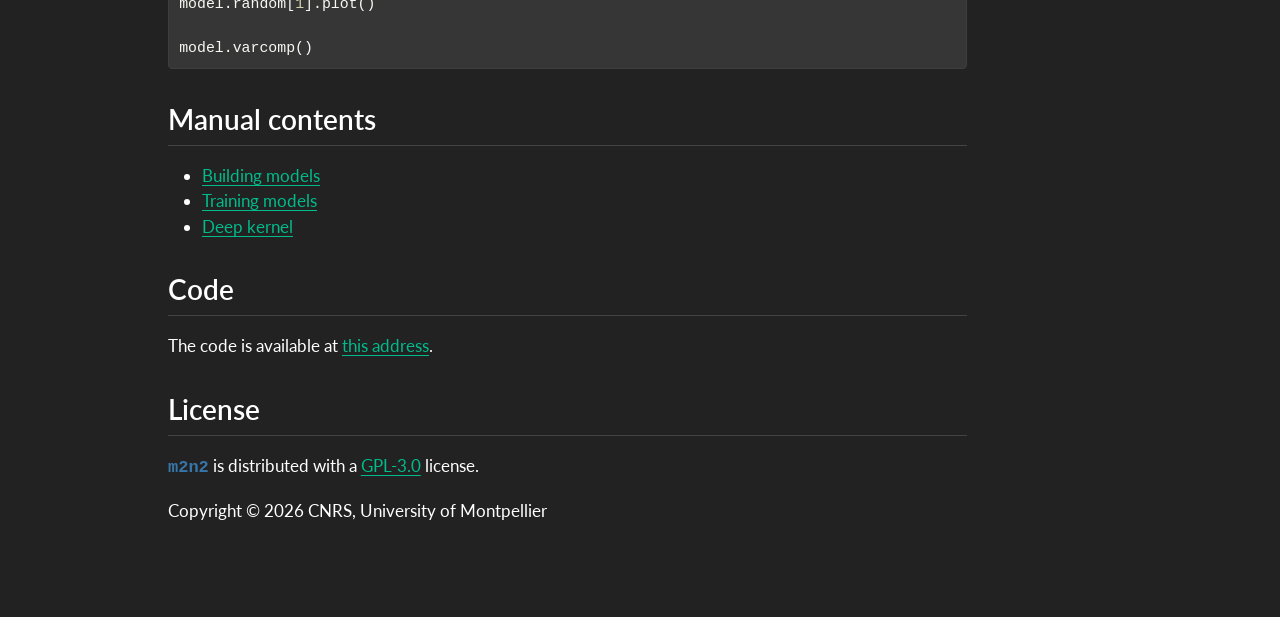
==== commit 40573390: "Built site for gh-pages" ====
--- a/index.html
+++ b/index.html
@@ -228,20 +228,21 @@
 <h2 class="anchored" data-anchor-id="the-model">The model</h2>
 <p><span class="m2n2">m2n2</span> fits a linear mixed model built upon the neural network <span class="math inline">\(\nu\)</span> of parameters <span class="math inline">\(\theta\)</span>:</p>
 <p><span class="math display">\[
-y = X\beta + Z_G u_G + Z_S u_S + r
+y = X\beta + Zu + r
 \qquad
 z_i \mapsto \nu(z_i, \theta) \in \mathbb{R}^d
 \]</span></p>
 <ul>
-<li><span class="math inline">\(X\)</span>: fixed effects design matrix, provided from a <code>patsy</code> formula.</li>
-<li><span class="math inline">\(\beta\)</span>: fixed effects.</li>
-<li><span class="math inline">\(z_i\)</span>: features of individual <span class="math inline">\(i\)</span> (e.g.&nbsp;SNPs).</li>
-<li><span class="math inline">\(Z_G = \nu(z, \theta)\)</span>: general design matrix, embedding of the features by the network of dimension <span class="math inline">\(n \times d\)</span>.</li>
-<li><span class="math inline">\(Z_S = \bigoplus_{k=1}^{q} \nu(z_{(k)}, \theta)\)</span>: specific design matrix of dimension <span class="math inline">\(n \times qd\)</span> for the <span class="math inline">\(q\)</span> groups.</li>
-<li><span class="math inline">\(u_G \sim N(0, \sigma^2_G I), u_G \in \mathbb{R}^d\)</span>: general embedding effects.</li>
-<li><span class="math inline">\(u_S \sim N(0, \sigma^2_S I), u_{S} \in \mathbb{R}^{qd}\)</span>: group-specific embedding effects (optional).</li>
-<li><span class="math inline">\(r \sim N(0, \sigma^2_R I)\)</span>: residual.</li>
+<li><span class="math inline">\(y\)</span>: a quantitative continuous label.</li>
+<li><span class="math inline">\(X\)</span>: the fixed effects design matrix, provided from a <code>patsy</code> formula.</li>
+<li><span class="math inline">\(\beta\)</span>: the fixed effects.</li>
+<li><span class="math inline">\(z_i\)</span>: features of individual <span class="math inline">\(i\)</span>.</li>
+<li><span class="math inline">\(Z = \bigoplus_{k=1}^{q} \nu(z_{(k)}, \theta), Z \in \mathbb{R}^{n \times qd}\)</span>: the random effects design matrix, or matrix of embeddings, for all <span class="math inline">\(n\)</span> individuals from <span class="math inline">\(q\)</span> distinct groups.</li>
+<li><span class="math inline">\(u \sim N(0, \sigma^2_u I), u \in \mathbb{R}^{qd}\)</span>: the embedding effects, with an embedding effect vector <span class="math inline">\(u_k\)</span> for each of the <span class="math inline">\(q\)</span> groups.</li>
+<li><span class="math inline">\(r \sim N(0, \sigma^2_R I)\)</span>: the residual.</li>
 </ul>
+<p>Several random effects based on neural networks can be provided, either referring to the same neural network, the same features, or not.</p>
+<p>Additional random effects following the <span class="pyreml">pyreml</span> specification system can also be provided.</p>
 </section>
 <section id="example" class="level2">
 <h2 class="anchored" data-anchor-id="example">Example</h2>
@@ -252,70 +253,86 @@
 <span id="cb2-5"><a href="#cb2-5" aria-hidden="true" tabindex="-1"></a><span class="im">import</span> torch.nn <span class="im">as</span> nn</span>
 <span id="cb2-6"><a href="#cb2-6" aria-hidden="true" tabindex="-1"></a><span class="im">from</span> meiosim <span class="im">import</span> Arabidopsis</span>
 <span id="cb2-7"><a href="#cb2-7" aria-hidden="true" tabindex="-1"></a><span class="im">from</span> meiosim.Population <span class="im">import</span> MISSING</span>
-<span id="cb2-8"><a href="#cb2-8" aria-hidden="true" tabindex="-1"></a><span class="im">from</span> m2n2 <span class="im">import</span> MixedModelNN</span>
-<span id="cb2-9"><a href="#cb2-9" aria-hidden="true" tabindex="-1"></a></span>
-<span id="cb2-10"><a href="#cb2-10" aria-hidden="true" tabindex="-1"></a>pop <span class="op">=</span> Arabidopsis(n_SNPs<span class="op">=</span><span class="dv">10_000</span>, seed<span class="op">=</span><span class="dv">42</span>)</span>
-<span id="cb2-11"><a href="#cb2-11" aria-hidden="true" tabindex="-1"></a>data <span class="op">=</span> pop.phenotypes[[<span class="st">"individual"</span>, <span class="st">"DTF1"</span>]].merge(</span>
-<span id="cb2-12"><a href="#cb2-12" aria-hidden="true" tabindex="-1"></a>    pop.metadata[[<span class="st">"individual"</span>, <span class="st">"country"</span>]], on<span class="op">=</span><span class="st">"individual"</span></span>
-<span id="cb2-13"><a href="#cb2-13" aria-hidden="true" tabindex="-1"></a>)</span>
-<span id="cb2-14"><a href="#cb2-14" aria-hidden="true" tabindex="-1"></a></span>
-<span id="cb2-15"><a href="#cb2-15" aria-hidden="true" tabindex="-1"></a>z <span class="op">=</span> pop.genotypes.astype(np.float32)</span>
-<span id="cb2-16"><a href="#cb2-16" aria-hidden="true" tabindex="-1"></a>z[z <span class="op">==</span> MISSING] <span class="op">=</span> np.nan</span>
-<span id="cb2-17"><a href="#cb2-17" aria-hidden="true" tabindex="-1"></a>z <span class="op">=</span> torch.tensor(np.where(np.isnan(z), np.nanmean(z, axis<span class="op">=</span><span class="dv">0</span>), z))</span>
-<span id="cb2-18"><a href="#cb2-18" aria-hidden="true" tabindex="-1"></a></span>
-<span id="cb2-19"><a href="#cb2-19" aria-hidden="true" tabindex="-1"></a><span class="kw">class</span> Network(nn.Module):</span>
-<span id="cb2-20"><a href="#cb2-20" aria-hidden="true" tabindex="-1"></a>    <span class="kw">def</span> <span class="fu">__init__</span>(<span class="va">self</span>, z):</span>
-<span id="cb2-21"><a href="#cb2-21" aria-hidden="true" tabindex="-1"></a>        <span class="bu">super</span>().<span class="fu">__init__</span>()</span>
-<span id="cb2-22"><a href="#cb2-22" aria-hidden="true" tabindex="-1"></a>        <span class="va">self</span>.register_buffer(<span class="st">"z"</span>, z)</span>
-<span id="cb2-23"><a href="#cb2-23" aria-hidden="true" tabindex="-1"></a>        <span class="va">self</span>.body <span class="op">=</span> nn.Sequential(</span>
-<span id="cb2-24"><a href="#cb2-24" aria-hidden="true" tabindex="-1"></a>            nn.Dropout(<span class="fl">0.1</span>),</span>
-<span id="cb2-25"><a href="#cb2-25" aria-hidden="true" tabindex="-1"></a>            nn.Linear(z.shape[<span class="dv">1</span>], <span class="dv">256</span>), nn.BatchNorm1d(<span class="dv">256</span>), nn.GELU(), nn.Dropout(<span class="fl">0.5</span>),</span>
-<span id="cb2-26"><a href="#cb2-26" aria-hidden="true" tabindex="-1"></a>            nn.Linear(<span class="dv">256</span>, <span class="dv">128</span>), nn.BatchNorm1d(<span class="dv">128</span>), nn.GELU(), nn.Dropout(<span class="fl">0.5</span>),</span>
-<span id="cb2-27"><a href="#cb2-27" aria-hidden="true" tabindex="-1"></a>            nn.Linear(<span class="dv">128</span>, <span class="dv">64</span>),</span>
-<span id="cb2-28"><a href="#cb2-28" aria-hidden="true" tabindex="-1"></a>        )</span>
-<span id="cb2-29"><a href="#cb2-29" aria-hidden="true" tabindex="-1"></a></span>
-<span id="cb2-30"><a href="#cb2-30" aria-hidden="true" tabindex="-1"></a>    <span class="kw">def</span> forward(<span class="va">self</span>, rows<span class="op">=</span><span class="va">None</span>):</span>
-<span id="cb2-31"><a href="#cb2-31" aria-hidden="true" tabindex="-1"></a>        <span class="cf">return</span> <span class="va">self</span>.body(<span class="va">self</span>.z <span class="cf">if</span> rows <span class="kw">is</span> <span class="va">None</span> <span class="cf">else</span> <span class="va">self</span>.z[rows])</span>
-<span id="cb2-32"><a href="#cb2-32" aria-hidden="true" tabindex="-1"></a></span>
-<span id="cb2-33"><a href="#cb2-33" aria-hidden="true" tabindex="-1"></a>torch.manual_seed(<span class="dv">42</span>)</span>
-<span id="cb2-34"><a href="#cb2-34" aria-hidden="true" tabindex="-1"></a>network <span class="op">=</span> Network(z) <span class="co"># /!\ z and data must be perfectly aligned</span></span>
-<span id="cb2-35"><a href="#cb2-35" aria-hidden="true" tabindex="-1"></a></span>
-<span id="cb2-36"><a href="#cb2-36" aria-hidden="true" tabindex="-1"></a>model <span class="op">=</span> MixedModelNN.from_dataframe(</span>
-<span id="cb2-37"><a href="#cb2-37" aria-hidden="true" tabindex="-1"></a>    data,</span>
-<span id="cb2-38"><a href="#cb2-38" aria-hidden="true" tabindex="-1"></a>    response<span class="op">=</span><span class="st">"DTF1"</span>,</span>
-<span id="cb2-39"><a href="#cb2-39" aria-hidden="true" tabindex="-1"></a>    Z<span class="op">=</span>network,</span>
-<span id="cb2-40"><a href="#cb2-40" aria-hidden="true" tabindex="-1"></a>    specificity<span class="op">=</span><span class="st">"country"</span>,</span>
-<span id="cb2-41"><a href="#cb2-41" aria-hidden="true" tabindex="-1"></a>    optimizer<span class="op">=</span>partial(</span>
-<span id="cb2-42"><a href="#cb2-42" aria-hidden="true" tabindex="-1"></a>        torch.optim.AdamW,</span>
-<span id="cb2-43"><a href="#cb2-43" aria-hidden="true" tabindex="-1"></a>        lr<span class="op">=</span><span class="fl">1e-3</span>,</span>
-<span id="cb2-44"><a href="#cb2-44" aria-hidden="true" tabindex="-1"></a>        weight_decay<span class="op">=</span><span class="fl">1e-1</span></span>
-<span id="cb2-45"><a href="#cb2-45" aria-hidden="true" tabindex="-1"></a>    ),</span>
-<span id="cb2-46"><a href="#cb2-46" aria-hidden="true" tabindex="-1"></a>    lr_beta<span class="op">=</span><span class="fl">1e-2</span>,</span>
-<span id="cb2-47"><a href="#cb2-47" aria-hidden="true" tabindex="-1"></a>    lr_var<span class="op">=</span><span class="fl">1e-2</span>,</span>
-<span id="cb2-48"><a href="#cb2-48" aria-hidden="true" tabindex="-1"></a>)</span>
-<span id="cb2-49"><a href="#cb2-49" aria-hidden="true" tabindex="-1"></a></span>
-<span id="cb2-50"><a href="#cb2-50" aria-hidden="true" tabindex="-1"></a>model.fit(</span>
-<span id="cb2-51"><a href="#cb2-51" aria-hidden="true" tabindex="-1"></a>    n_epoch<span class="op">=</span><span class="dv">1000</span>,</span>
-<span id="cb2-52"><a href="#cb2-52" aria-hidden="true" tabindex="-1"></a>    batch_size<span class="op">=</span><span class="dv">256</span>,</span>
-<span id="cb2-53"><a href="#cb2-53" aria-hidden="true" tabindex="-1"></a>    validation<span class="op">=</span><span class="fl">0.2</span>,</span>
-<span id="cb2-54"><a href="#cb2-54" aria-hidden="true" tabindex="-1"></a>    patience<span class="op">=</span><span class="dv">50</span>,</span>
-<span id="cb2-55"><a href="#cb2-55" aria-hidden="true" tabindex="-1"></a>    verbose<span class="op">=</span><span class="va">False</span>,</span>
-<span id="cb2-56"><a href="#cb2-56" aria-hidden="true" tabindex="-1"></a>)</span>
-<span id="cb2-57"><a href="#cb2-57" aria-hidden="true" tabindex="-1"></a></span>
-<span id="cb2-58"><a href="#cb2-58" aria-hidden="true" tabindex="-1"></a></span>
-<span id="cb2-59"><a href="#cb2-59" aria-hidden="true" tabindex="-1"></a>fig, (ax_loss, ax_score) <span class="op">=</span> plt.subplots(<span class="dv">1</span>, <span class="dv">2</span>, figsize<span class="op">=</span>(<span class="dv">10</span>, <span class="fl">3.5</span>))</span>
-<span id="cb2-60"><a href="#cb2-60" aria-hidden="true" tabindex="-1"></a>ax_loss.plot(model.loss)</span>
-<span id="cb2-61"><a href="#cb2-61" aria-hidden="true" tabindex="-1"></a>ax_loss.set_xlabel(<span class="st">"epoch"</span>)</span>
-<span id="cb2-62"><a href="#cb2-62" aria-hidden="true" tabindex="-1"></a>ax_loss.set_ylabel(<span class="st">"REML -2logLik"</span>)</span>
-<span id="cb2-63"><a href="#cb2-63" aria-hidden="true" tabindex="-1"></a>ax_score.plot(model.score)</span>
-<span id="cb2-64"><a href="#cb2-64" aria-hidden="true" tabindex="-1"></a>ax_score.axvline(np.argmin(model.score), color<span class="op">=</span><span class="st">"grey"</span>, linestyle<span class="op">=</span><span class="st">"--"</span>)</span>
-<span id="cb2-65"><a href="#cb2-65" aria-hidden="true" tabindex="-1"></a>ax_score.set_xlabel(<span class="st">"epoch"</span>)</span>
-<span id="cb2-66"><a href="#cb2-66" aria-hidden="true" tabindex="-1"></a>ax_score.set_ylabel(<span class="st">"validation MSE"</span>)</span>
-<span id="cb2-67"><a href="#cb2-67" aria-hidden="true" tabindex="-1"></a>plt.show()</span>
-<span id="cb2-68"><a href="#cb2-68" aria-hidden="true" tabindex="-1"></a></span>
-<span id="cb2-69"><a href="#cb2-69" aria-hidden="true" tabindex="-1"></a>model.plot()</span>
-<span id="cb2-70"><a href="#cb2-70" aria-hidden="true" tabindex="-1"></a></span>
-<span id="cb2-71"><a href="#cb2-71" aria-hidden="true" tabindex="-1"></a>model.varcomp()</span></code></pre></div><button title="Copy to Clipboard" class="code-copy-button"><i class="bi"></i></button></div>
+<span id="cb2-8"><a href="#cb2-8" aria-hidden="true" tabindex="-1"></a><span class="im">from</span> m2n2 <span class="im">import</span> MixedModelNN, Embedding, RandomNN</span>
+<span id="cb2-9"><a href="#cb2-9" aria-hidden="true" tabindex="-1"></a><span class="im">from</span> pyreml <span class="im">import</span> Random, Residual</span>
+<span id="cb2-10"><a href="#cb2-10" aria-hidden="true" tabindex="-1"></a></span>
+<span id="cb2-11"><a href="#cb2-11" aria-hidden="true" tabindex="-1"></a>pop <span class="op">=</span> Arabidopsis(n_SNPs<span class="op">=</span><span class="dv">10_000</span>, seed<span class="op">=</span><span class="dv">42</span>)</span>
+<span id="cb2-12"><a href="#cb2-12" aria-hidden="true" tabindex="-1"></a>data <span class="op">=</span> pop.phenotypes[[<span class="st">"individual"</span>, <span class="st">"DTF1"</span>]].merge(</span>
+<span id="cb2-13"><a href="#cb2-13" aria-hidden="true" tabindex="-1"></a>    pop.metadata[[<span class="st">"individual"</span>, <span class="st">"country"</span>]], on<span class="op">=</span><span class="st">"individual"</span></span>
+<span id="cb2-14"><a href="#cb2-14" aria-hidden="true" tabindex="-1"></a>)</span>
+<span id="cb2-15"><a href="#cb2-15" aria-hidden="true" tabindex="-1"></a></span>
+<span id="cb2-16"><a href="#cb2-16" aria-hidden="true" tabindex="-1"></a>z <span class="op">=</span> pop.genotypes.astype(np.float32)</span>
+<span id="cb2-17"><a href="#cb2-17" aria-hidden="true" tabindex="-1"></a>z[z <span class="op">==</span> MISSING] <span class="op">=</span> np.nan</span>
+<span id="cb2-18"><a href="#cb2-18" aria-hidden="true" tabindex="-1"></a>z <span class="op">=</span> torch.tensor(np.where(np.isnan(z), np.nanmean(z, axis<span class="op">=</span><span class="dv">0</span>), z))</span>
+<span id="cb2-19"><a href="#cb2-19" aria-hidden="true" tabindex="-1"></a></span>
+<span id="cb2-20"><a href="#cb2-20" aria-hidden="true" tabindex="-1"></a><span class="kw">class</span> Network(nn.Module):</span>
+<span id="cb2-21"><a href="#cb2-21" aria-hidden="true" tabindex="-1"></a>    <span class="kw">def</span> <span class="fu">__init__</span>(<span class="va">self</span>, z):</span>
+<span id="cb2-22"><a href="#cb2-22" aria-hidden="true" tabindex="-1"></a>        <span class="bu">super</span>().<span class="fu">__init__</span>()</span>
+<span id="cb2-23"><a href="#cb2-23" aria-hidden="true" tabindex="-1"></a>        <span class="va">self</span>.register_buffer(<span class="st">"z"</span>, z)</span>
+<span id="cb2-24"><a href="#cb2-24" aria-hidden="true" tabindex="-1"></a>        <span class="va">self</span>.body <span class="op">=</span> nn.Sequential(</span>
+<span id="cb2-25"><a href="#cb2-25" aria-hidden="true" tabindex="-1"></a>            nn.Dropout(<span class="fl">0.1</span>),</span>
+<span id="cb2-26"><a href="#cb2-26" aria-hidden="true" tabindex="-1"></a>            nn.Linear(z.shape[<span class="dv">1</span>], <span class="dv">256</span>), nn.BatchNorm1d(<span class="dv">256</span>), nn.GELU(), nn.Dropout(<span class="fl">0.5</span>),</span>
+<span id="cb2-27"><a href="#cb2-27" aria-hidden="true" tabindex="-1"></a>            nn.Linear(<span class="dv">256</span>, <span class="dv">128</span>), nn.BatchNorm1d(<span class="dv">128</span>), nn.GELU(), nn.Dropout(<span class="fl">0.5</span>),</span>
+<span id="cb2-28"><a href="#cb2-28" aria-hidden="true" tabindex="-1"></a>            nn.Linear(<span class="dv">128</span>, <span class="dv">64</span>),</span>
+<span id="cb2-29"><a href="#cb2-29" aria-hidden="true" tabindex="-1"></a>        )</span>
+<span id="cb2-30"><a href="#cb2-30" aria-hidden="true" tabindex="-1"></a></span>
+<span id="cb2-31"><a href="#cb2-31" aria-hidden="true" tabindex="-1"></a>    <span class="kw">def</span> forward(<span class="va">self</span>, rows<span class="op">=</span><span class="va">None</span>):</span>
+<span id="cb2-32"><a href="#cb2-32" aria-hidden="true" tabindex="-1"></a>        <span class="cf">return</span> <span class="va">self</span>.body(<span class="va">self</span>.z <span class="cf">if</span> rows <span class="kw">is</span> <span class="va">None</span> <span class="cf">else</span> <span class="va">self</span>.z[rows])</span>
+<span id="cb2-33"><a href="#cb2-33" aria-hidden="true" tabindex="-1"></a></span>
+<span id="cb2-34"><a href="#cb2-34" aria-hidden="true" tabindex="-1"></a>torch.manual_seed(<span class="dv">42</span>)</span>
+<span id="cb2-35"><a href="#cb2-35" aria-hidden="true" tabindex="-1"></a>network <span class="op">=</span> Network(z) <span class="co"># /!\ z and data must be perfectly aligned</span></span>
+<span id="cb2-36"><a href="#cb2-36" aria-hidden="true" tabindex="-1"></a></span>
+<span id="cb2-37"><a href="#cb2-37" aria-hidden="true" tabindex="-1"></a>model <span class="op">=</span> MixedModelNN.from_dataframe(</span>
+<span id="cb2-38"><a href="#cb2-38" aria-hidden="true" tabindex="-1"></a>    data,</span>
+<span id="cb2-39"><a href="#cb2-39" aria-hidden="true" tabindex="-1"></a>    response <span class="op">=</span> <span class="st">"DTF1"</span>,</span>
+<span id="cb2-40"><a href="#cb2-40" aria-hidden="true" tabindex="-1"></a>    fixed <span class="op">=</span> <span class="st">"1 + country"</span>,</span>
+<span id="cb2-41"><a href="#cb2-41" aria-hidden="true" tabindex="-1"></a>    embedding <span class="op">=</span> {</span>
+<span id="cb2-42"><a href="#cb2-42" aria-hidden="true" tabindex="-1"></a>        <span class="st">"geno"</span>: Embedding(</span>
+<span id="cb2-43"><a href="#cb2-43" aria-hidden="true" tabindex="-1"></a>            network,</span>
+<span id="cb2-44"><a href="#cb2-44" aria-hidden="true" tabindex="-1"></a>            optimizer <span class="op">=</span> partial(</span>
+<span id="cb2-45"><a href="#cb2-45" aria-hidden="true" tabindex="-1"></a>                torch.optim.AdamW,</span>
+<span id="cb2-46"><a href="#cb2-46" aria-hidden="true" tabindex="-1"></a>                lr<span class="op">=</span><span class="fl">1e-3</span>,</span>
+<span id="cb2-47"><a href="#cb2-47" aria-hidden="true" tabindex="-1"></a>                weight_decay<span class="op">=</span><span class="fl">1e-1</span></span>
+<span id="cb2-48"><a href="#cb2-48" aria-hidden="true" tabindex="-1"></a>            )</span>
+<span id="cb2-49"><a href="#cb2-49" aria-hidden="true" tabindex="-1"></a>        )</span>
+<span id="cb2-50"><a href="#cb2-50" aria-hidden="true" tabindex="-1"></a>    },</span>
+<span id="cb2-51"><a href="#cb2-51" aria-hidden="true" tabindex="-1"></a>    random <span class="op">=</span> [</span>
+<span id="cb2-52"><a href="#cb2-52" aria-hidden="true" tabindex="-1"></a>        RandomNN(</span>
+<span id="cb2-53"><a href="#cb2-53" aria-hidden="true" tabindex="-1"></a>            embedding <span class="op">=</span> <span class="st">"geno"</span>,</span>
+<span id="cb2-54"><a href="#cb2-54" aria-hidden="true" tabindex="-1"></a>        ),</span>
+<span id="cb2-55"><a href="#cb2-55" aria-hidden="true" tabindex="-1"></a>        RandomNN(</span>
+<span id="cb2-56"><a href="#cb2-56" aria-hidden="true" tabindex="-1"></a>            embedding <span class="op">=</span> <span class="st">"geno"</span>,</span>
+<span id="cb2-57"><a href="#cb2-57" aria-hidden="true" tabindex="-1"></a>            group <span class="op">=</span> <span class="st">"country"</span>,</span>
+<span id="cb2-58"><a href="#cb2-58" aria-hidden="true" tabindex="-1"></a>        )</span>
+<span id="cb2-59"><a href="#cb2-59" aria-hidden="true" tabindex="-1"></a>    ],</span>
+<span id="cb2-60"><a href="#cb2-60" aria-hidden="true" tabindex="-1"></a>    residual <span class="op">=</span> Residual(),</span>
+<span id="cb2-61"><a href="#cb2-61" aria-hidden="true" tabindex="-1"></a>    lr_beta<span class="op">=</span><span class="fl">1e-2</span>,</span>
+<span id="cb2-62"><a href="#cb2-62" aria-hidden="true" tabindex="-1"></a>    lr_var<span class="op">=</span><span class="fl">1e-2</span>,</span>
+<span id="cb2-63"><a href="#cb2-63" aria-hidden="true" tabindex="-1"></a>)</span>
+<span id="cb2-64"><a href="#cb2-64" aria-hidden="true" tabindex="-1"></a></span>
+<span id="cb2-65"><a href="#cb2-65" aria-hidden="true" tabindex="-1"></a>model.fit(</span>
+<span id="cb2-66"><a href="#cb2-66" aria-hidden="true" tabindex="-1"></a>    n_epoch<span class="op">=</span><span class="dv">1000</span>,</span>
+<span id="cb2-67"><a href="#cb2-67" aria-hidden="true" tabindex="-1"></a>    batch_size<span class="op">=</span><span class="dv">256</span>,</span>
+<span id="cb2-68"><a href="#cb2-68" aria-hidden="true" tabindex="-1"></a>    validation<span class="op">=</span><span class="fl">0.2</span>,</span>
+<span id="cb2-69"><a href="#cb2-69" aria-hidden="true" tabindex="-1"></a>    patience<span class="op">=</span><span class="dv">50</span>,</span>
+<span id="cb2-70"><a href="#cb2-70" aria-hidden="true" tabindex="-1"></a>    verbose<span class="op">=</span><span class="va">False</span>,</span>
+<span id="cb2-71"><a href="#cb2-71" aria-hidden="true" tabindex="-1"></a>)</span>
+<span id="cb2-72"><a href="#cb2-72" aria-hidden="true" tabindex="-1"></a></span>
+<span id="cb2-73"><a href="#cb2-73" aria-hidden="true" tabindex="-1"></a></span>
+<span id="cb2-74"><a href="#cb2-74" aria-hidden="true" tabindex="-1"></a>fig, (ax_loss, ax_score) <span class="op">=</span> plt.subplots(<span class="dv">1</span>, <span class="dv">2</span>, figsize<span class="op">=</span>(<span class="dv">10</span>, <span class="fl">3.5</span>))</span>
+<span id="cb2-75"><a href="#cb2-75" aria-hidden="true" tabindex="-1"></a>ax_loss.plot(model.loss)</span>
+<span id="cb2-76"><a href="#cb2-76" aria-hidden="true" tabindex="-1"></a>ax_loss.set_xlabel(<span class="st">"epoch"</span>)</span>
+<span id="cb2-77"><a href="#cb2-77" aria-hidden="true" tabindex="-1"></a>ax_loss.set_ylabel(<span class="st">"REML -2logLik"</span>)</span>
+<span id="cb2-78"><a href="#cb2-78" aria-hidden="true" tabindex="-1"></a>ax_score.plot(model.score)</span>
+<span id="cb2-79"><a href="#cb2-79" aria-hidden="true" tabindex="-1"></a>ax_score.axvline(np.argmin(model.score), color<span class="op">=</span><span class="st">"grey"</span>, linestyle<span class="op">=</span><span class="st">"--"</span>)</span>
+<span id="cb2-80"><a href="#cb2-80" aria-hidden="true" tabindex="-1"></a>ax_score.set_xlabel(<span class="st">"epoch"</span>)</span>
+<span id="cb2-81"><a href="#cb2-81" aria-hidden="true" tabindex="-1"></a>ax_score.set_ylabel(<span class="st">"validation MSE"</span>)</span>
+<span id="cb2-82"><a href="#cb2-82" aria-hidden="true" tabindex="-1"></a>plt.show()</span>
+<span id="cb2-83"><a href="#cb2-83" aria-hidden="true" tabindex="-1"></a></span>
+<span id="cb2-84"><a href="#cb2-84" aria-hidden="true" tabindex="-1"></a>model.random[<span class="dv">0</span>].plot(group_by <span class="op">=</span> <span class="st">"country"</span>)</span>
+<span id="cb2-85"><a href="#cb2-85" aria-hidden="true" tabindex="-1"></a>model.random[<span class="dv">1</span>].plot()</span>
+<span id="cb2-86"><a href="#cb2-86" aria-hidden="true" tabindex="-1"></a></span>
+<span id="cb2-87"><a href="#cb2-87" aria-hidden="true" tabindex="-1"></a>model.varcomp()</span></code></pre></div><button title="Copy to Clipboard" class="code-copy-button"><i class="bi"></i></button></div>
 </section>
 <section id="manual-contents" class="level2">
 <h2 class="anchored" data-anchor-id="manual-contents">Manual contents</h2>
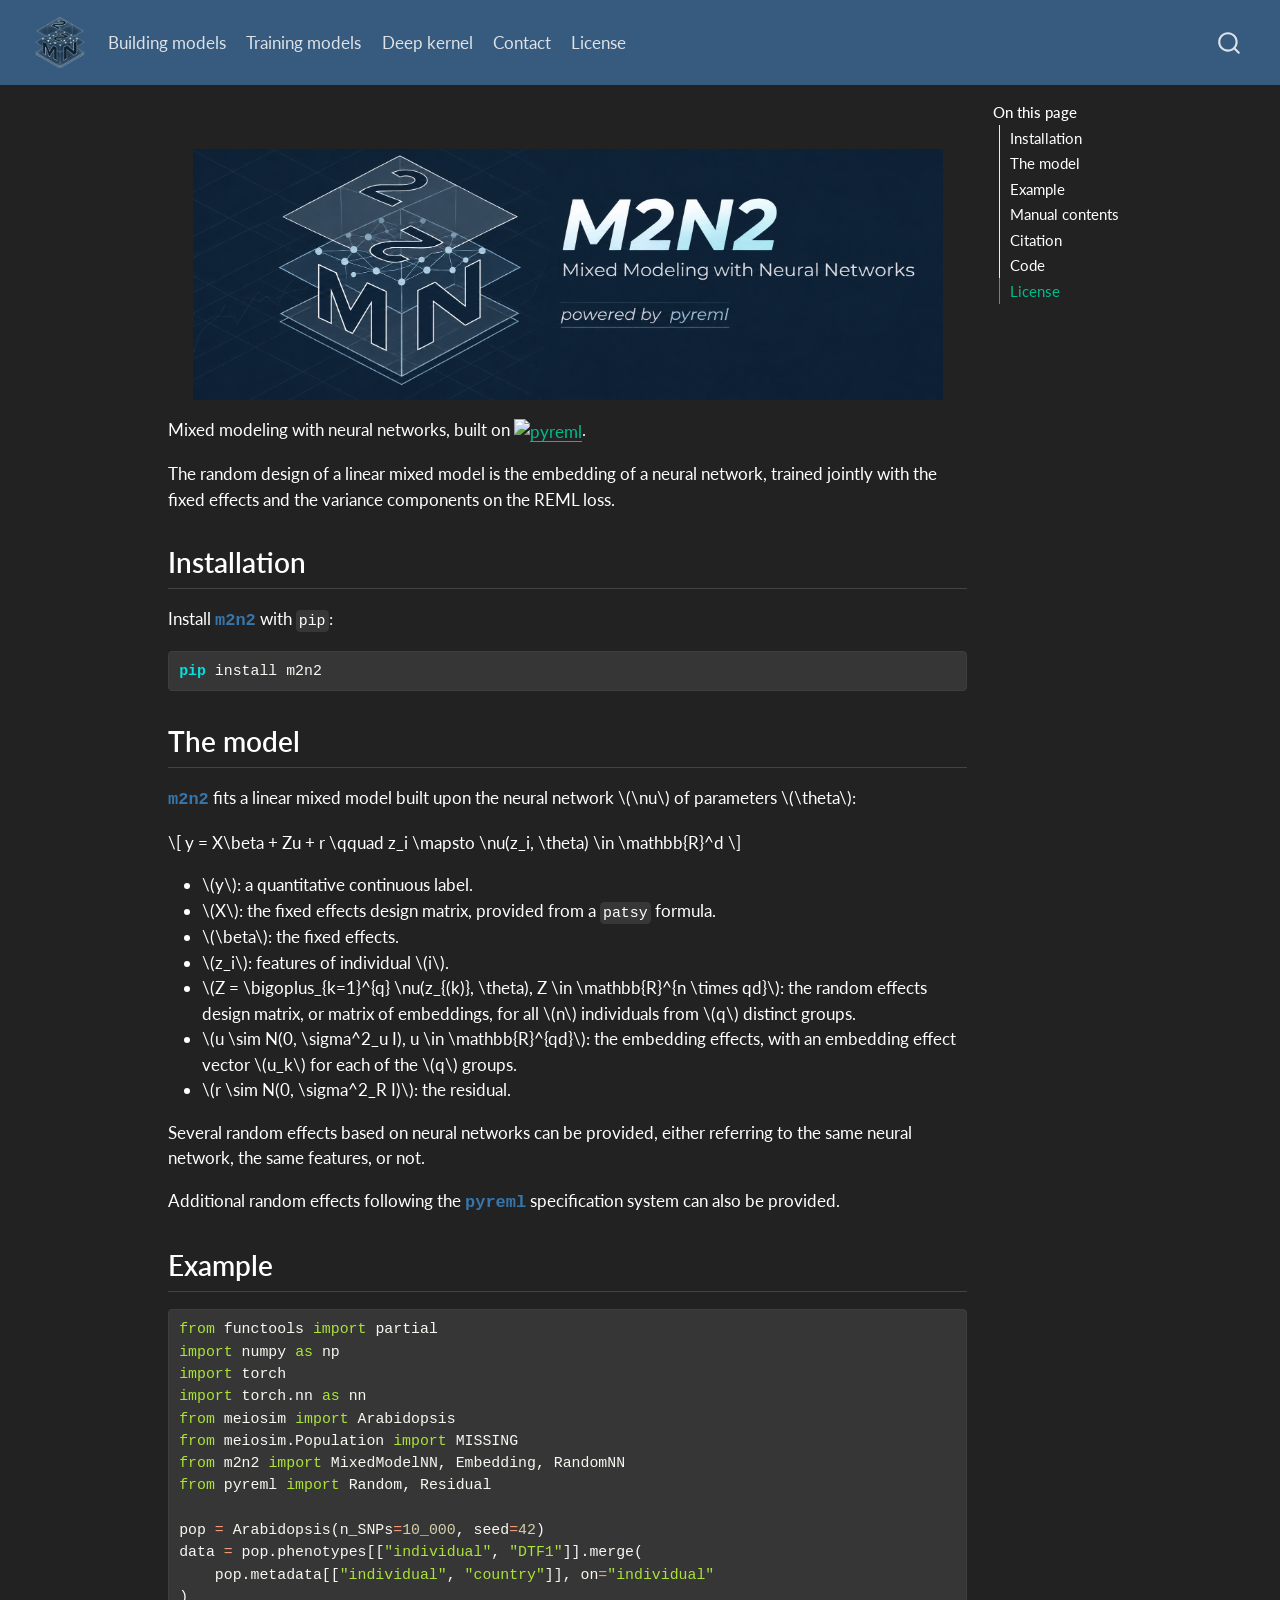
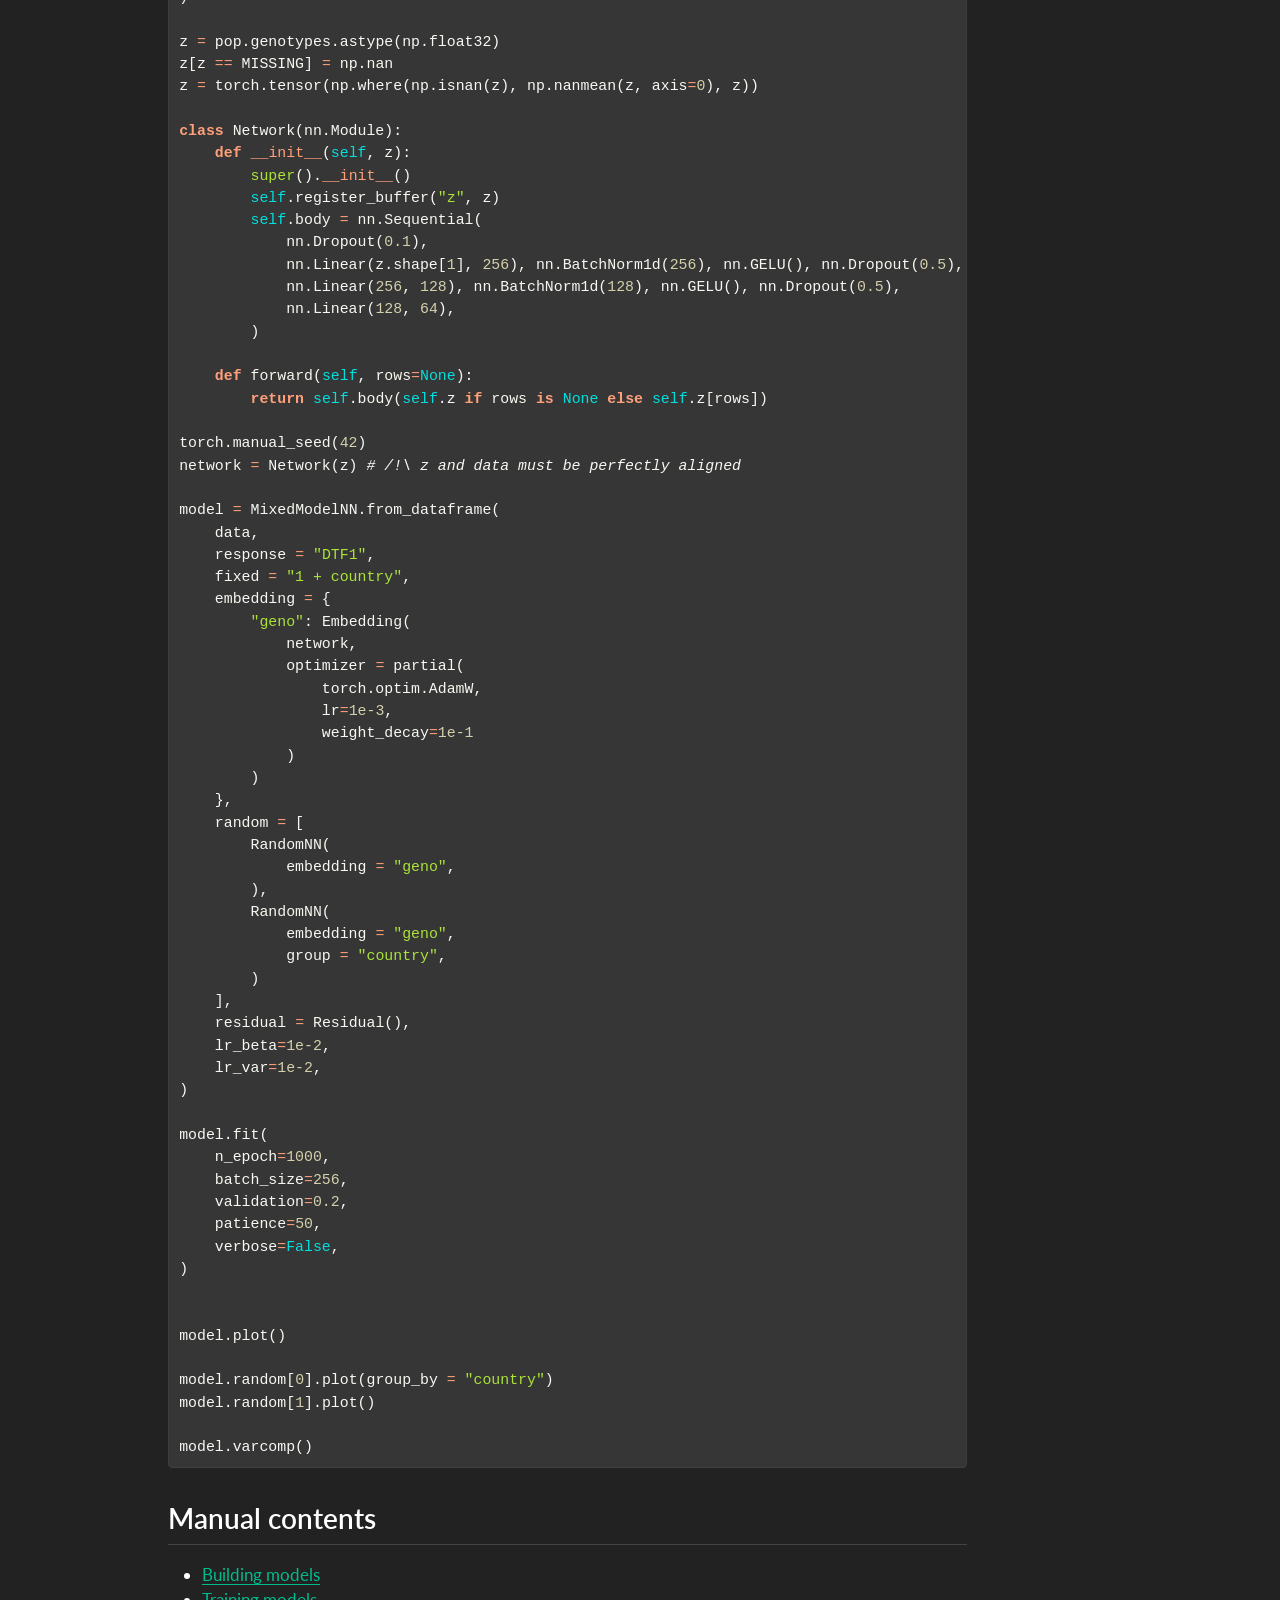
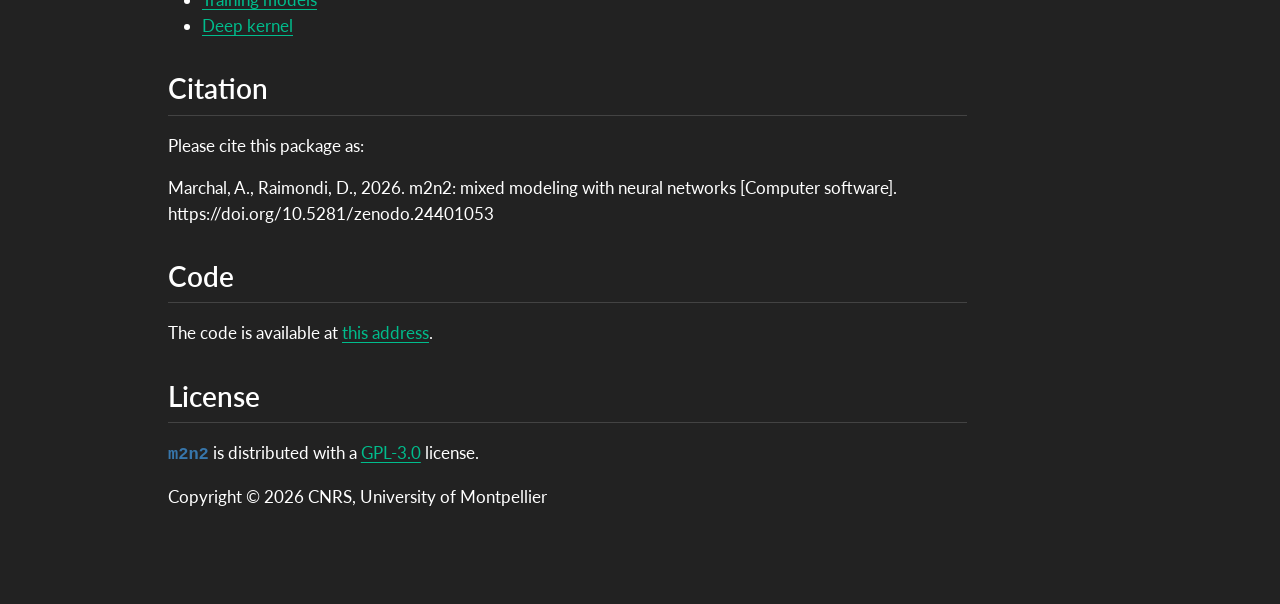
==== commit adfab618: "Built site for gh-pages" ====
--- a/index.html
+++ b/index.html
@@ -201,6 +201,7 @@
   <li><a href="#the-model" id="toc-the-model" class="nav-link" data-scroll-target="#the-model">The model</a></li>
   <li><a href="#example" id="toc-example" class="nav-link" data-scroll-target="#example">Example</a></li>
   <li><a href="#manual-contents" id="toc-manual-contents" class="nav-link" data-scroll-target="#manual-contents">Manual contents</a></li>
+  <li><a href="#citation" id="toc-citation" class="nav-link" data-scroll-target="#citation">Citation</a></li>
   <li><a href="#code" id="toc-code" class="nav-link" data-scroll-target="#code">Code</a></li>
   <li><a href="#license" id="toc-license" class="nav-link" data-scroll-target="#license">License</a></li>
   </ul>
@@ -248,91 +249,82 @@
 <h2 class="anchored" data-anchor-id="example">Example</h2>
 <div class="code-copy-outer-scaffold"><div class="sourceCode" id="cb2"><pre class="sourceCode python code-with-copy"><code class="sourceCode python"><span id="cb2-1"><a href="#cb2-1" aria-hidden="true" tabindex="-1"></a><span class="im">from</span> functools <span class="im">import</span> partial</span>
 <span id="cb2-2"><a href="#cb2-2" aria-hidden="true" tabindex="-1"></a><span class="im">import</span> numpy <span class="im">as</span> np</span>
-<span id="cb2-3"><a href="#cb2-3" aria-hidden="true" tabindex="-1"></a><span class="im">import</span> matplotlib.pyplot <span class="im">as</span> plt</span>
-<span id="cb2-4"><a href="#cb2-4" aria-hidden="true" tabindex="-1"></a><span class="im">import</span> torch</span>
-<span id="cb2-5"><a href="#cb2-5" aria-hidden="true" tabindex="-1"></a><span class="im">import</span> torch.nn <span class="im">as</span> nn</span>
-<span id="cb2-6"><a href="#cb2-6" aria-hidden="true" tabindex="-1"></a><span class="im">from</span> meiosim <span class="im">import</span> Arabidopsis</span>
-<span id="cb2-7"><a href="#cb2-7" aria-hidden="true" tabindex="-1"></a><span class="im">from</span> meiosim.Population <span class="im">import</span> MISSING</span>
-<span id="cb2-8"><a href="#cb2-8" aria-hidden="true" tabindex="-1"></a><span class="im">from</span> m2n2 <span class="im">import</span> MixedModelNN, Embedding, RandomNN</span>
-<span id="cb2-9"><a href="#cb2-9" aria-hidden="true" tabindex="-1"></a><span class="im">from</span> pyreml <span class="im">import</span> Random, Residual</span>
-<span id="cb2-10"><a href="#cb2-10" aria-hidden="true" tabindex="-1"></a></span>
-<span id="cb2-11"><a href="#cb2-11" aria-hidden="true" tabindex="-1"></a>pop <span class="op">=</span> Arabidopsis(n_SNPs<span class="op">=</span><span class="dv">10_000</span>, seed<span class="op">=</span><span class="dv">42</span>)</span>
-<span id="cb2-12"><a href="#cb2-12" aria-hidden="true" tabindex="-1"></a>data <span class="op">=</span> pop.phenotypes[[<span class="st">"individual"</span>, <span class="st">"DTF1"</span>]].merge(</span>
-<span id="cb2-13"><a href="#cb2-13" aria-hidden="true" tabindex="-1"></a>    pop.metadata[[<span class="st">"individual"</span>, <span class="st">"country"</span>]], on<span class="op">=</span><span class="st">"individual"</span></span>
-<span id="cb2-14"><a href="#cb2-14" aria-hidden="true" tabindex="-1"></a>)</span>
-<span id="cb2-15"><a href="#cb2-15" aria-hidden="true" tabindex="-1"></a></span>
-<span id="cb2-16"><a href="#cb2-16" aria-hidden="true" tabindex="-1"></a>z <span class="op">=</span> pop.genotypes.astype(np.float32)</span>
-<span id="cb2-17"><a href="#cb2-17" aria-hidden="true" tabindex="-1"></a>z[z <span class="op">==</span> MISSING] <span class="op">=</span> np.nan</span>
-<span id="cb2-18"><a href="#cb2-18" aria-hidden="true" tabindex="-1"></a>z <span class="op">=</span> torch.tensor(np.where(np.isnan(z), np.nanmean(z, axis<span class="op">=</span><span class="dv">0</span>), z))</span>
-<span id="cb2-19"><a href="#cb2-19" aria-hidden="true" tabindex="-1"></a></span>
-<span id="cb2-20"><a href="#cb2-20" aria-hidden="true" tabindex="-1"></a><span class="kw">class</span> Network(nn.Module):</span>
-<span id="cb2-21"><a href="#cb2-21" aria-hidden="true" tabindex="-1"></a>    <span class="kw">def</span> <span class="fu">__init__</span>(<span class="va">self</span>, z):</span>
-<span id="cb2-22"><a href="#cb2-22" aria-hidden="true" tabindex="-1"></a>        <span class="bu">super</span>().<span class="fu">__init__</span>()</span>
-<span id="cb2-23"><a href="#cb2-23" aria-hidden="true" tabindex="-1"></a>        <span class="va">self</span>.register_buffer(<span class="st">"z"</span>, z)</span>
-<span id="cb2-24"><a href="#cb2-24" aria-hidden="true" tabindex="-1"></a>        <span class="va">self</span>.body <span class="op">=</span> nn.Sequential(</span>
-<span id="cb2-25"><a href="#cb2-25" aria-hidden="true" tabindex="-1"></a>            nn.Dropout(<span class="fl">0.1</span>),</span>
-<span id="cb2-26"><a href="#cb2-26" aria-hidden="true" tabindex="-1"></a>            nn.Linear(z.shape[<span class="dv">1</span>], <span class="dv">256</span>), nn.BatchNorm1d(<span class="dv">256</span>), nn.GELU(), nn.Dropout(<span class="fl">0.5</span>),</span>
-<span id="cb2-27"><a href="#cb2-27" aria-hidden="true" tabindex="-1"></a>            nn.Linear(<span class="dv">256</span>, <span class="dv">128</span>), nn.BatchNorm1d(<span class="dv">128</span>), nn.GELU(), nn.Dropout(<span class="fl">0.5</span>),</span>
-<span id="cb2-28"><a href="#cb2-28" aria-hidden="true" tabindex="-1"></a>            nn.Linear(<span class="dv">128</span>, <span class="dv">64</span>),</span>
-<span id="cb2-29"><a href="#cb2-29" aria-hidden="true" tabindex="-1"></a>        )</span>
-<span id="cb2-30"><a href="#cb2-30" aria-hidden="true" tabindex="-1"></a></span>
-<span id="cb2-31"><a href="#cb2-31" aria-hidden="true" tabindex="-1"></a>    <span class="kw">def</span> forward(<span class="va">self</span>, rows<span class="op">=</span><span class="va">None</span>):</span>
-<span id="cb2-32"><a href="#cb2-32" aria-hidden="true" tabindex="-1"></a>        <span class="cf">return</span> <span class="va">self</span>.body(<span class="va">self</span>.z <span class="cf">if</span> rows <span class="kw">is</span> <span class="va">None</span> <span class="cf">else</span> <span class="va">self</span>.z[rows])</span>
-<span id="cb2-33"><a href="#cb2-33" aria-hidden="true" tabindex="-1"></a></span>
-<span id="cb2-34"><a href="#cb2-34" aria-hidden="true" tabindex="-1"></a>torch.manual_seed(<span class="dv">42</span>)</span>
-<span id="cb2-35"><a href="#cb2-35" aria-hidden="true" tabindex="-1"></a>network <span class="op">=</span> Network(z) <span class="co"># /!\ z and data must be perfectly aligned</span></span>
-<span id="cb2-36"><a href="#cb2-36" aria-hidden="true" tabindex="-1"></a></span>
-<span id="cb2-37"><a href="#cb2-37" aria-hidden="true" tabindex="-1"></a>model <span class="op">=</span> MixedModelNN.from_dataframe(</span>
-<span id="cb2-38"><a href="#cb2-38" aria-hidden="true" tabindex="-1"></a>    data,</span>
-<span id="cb2-39"><a href="#cb2-39" aria-hidden="true" tabindex="-1"></a>    response <span class="op">=</span> <span class="st">"DTF1"</span>,</span>
-<span id="cb2-40"><a href="#cb2-40" aria-hidden="true" tabindex="-1"></a>    fixed <span class="op">=</span> <span class="st">"1 + country"</span>,</span>
-<span id="cb2-41"><a href="#cb2-41" aria-hidden="true" tabindex="-1"></a>    embedding <span class="op">=</span> {</span>
-<span id="cb2-42"><a href="#cb2-42" aria-hidden="true" tabindex="-1"></a>        <span class="st">"geno"</span>: Embedding(</span>
-<span id="cb2-43"><a href="#cb2-43" aria-hidden="true" tabindex="-1"></a>            network,</span>
-<span id="cb2-44"><a href="#cb2-44" aria-hidden="true" tabindex="-1"></a>            optimizer <span class="op">=</span> partial(</span>
-<span id="cb2-45"><a href="#cb2-45" aria-hidden="true" tabindex="-1"></a>                torch.optim.AdamW,</span>
-<span id="cb2-46"><a href="#cb2-46" aria-hidden="true" tabindex="-1"></a>                lr<span class="op">=</span><span class="fl">1e-3</span>,</span>
-<span id="cb2-47"><a href="#cb2-47" aria-hidden="true" tabindex="-1"></a>                weight_decay<span class="op">=</span><span class="fl">1e-1</span></span>
-<span id="cb2-48"><a href="#cb2-48" aria-hidden="true" tabindex="-1"></a>            )</span>
-<span id="cb2-49"><a href="#cb2-49" aria-hidden="true" tabindex="-1"></a>        )</span>
-<span id="cb2-50"><a href="#cb2-50" aria-hidden="true" tabindex="-1"></a>    },</span>
-<span id="cb2-51"><a href="#cb2-51" aria-hidden="true" tabindex="-1"></a>    random <span class="op">=</span> [</span>
-<span id="cb2-52"><a href="#cb2-52" aria-hidden="true" tabindex="-1"></a>        RandomNN(</span>
-<span id="cb2-53"><a href="#cb2-53" aria-hidden="true" tabindex="-1"></a>            embedding <span class="op">=</span> <span class="st">"geno"</span>,</span>
-<span id="cb2-54"><a href="#cb2-54" aria-hidden="true" tabindex="-1"></a>        ),</span>
-<span id="cb2-55"><a href="#cb2-55" aria-hidden="true" tabindex="-1"></a>        RandomNN(</span>
-<span id="cb2-56"><a href="#cb2-56" aria-hidden="true" tabindex="-1"></a>            embedding <span class="op">=</span> <span class="st">"geno"</span>,</span>
-<span id="cb2-57"><a href="#cb2-57" aria-hidden="true" tabindex="-1"></a>            group <span class="op">=</span> <span class="st">"country"</span>,</span>
-<span id="cb2-58"><a href="#cb2-58" aria-hidden="true" tabindex="-1"></a>        )</span>
-<span id="cb2-59"><a href="#cb2-59" aria-hidden="true" tabindex="-1"></a>    ],</span>
-<span id="cb2-60"><a href="#cb2-60" aria-hidden="true" tabindex="-1"></a>    residual <span class="op">=</span> Residual(),</span>
-<span id="cb2-61"><a href="#cb2-61" aria-hidden="true" tabindex="-1"></a>    lr_beta<span class="op">=</span><span class="fl">1e-2</span>,</span>
-<span id="cb2-62"><a href="#cb2-62" aria-hidden="true" tabindex="-1"></a>    lr_var<span class="op">=</span><span class="fl">1e-2</span>,</span>
-<span id="cb2-63"><a href="#cb2-63" aria-hidden="true" tabindex="-1"></a>)</span>
-<span id="cb2-64"><a href="#cb2-64" aria-hidden="true" tabindex="-1"></a></span>
-<span id="cb2-65"><a href="#cb2-65" aria-hidden="true" tabindex="-1"></a>model.fit(</span>
-<span id="cb2-66"><a href="#cb2-66" aria-hidden="true" tabindex="-1"></a>    n_epoch<span class="op">=</span><span class="dv">1000</span>,</span>
-<span id="cb2-67"><a href="#cb2-67" aria-hidden="true" tabindex="-1"></a>    batch_size<span class="op">=</span><span class="dv">256</span>,</span>
-<span id="cb2-68"><a href="#cb2-68" aria-hidden="true" tabindex="-1"></a>    validation<span class="op">=</span><span class="fl">0.2</span>,</span>
-<span id="cb2-69"><a href="#cb2-69" aria-hidden="true" tabindex="-1"></a>    patience<span class="op">=</span><span class="dv">50</span>,</span>
-<span id="cb2-70"><a href="#cb2-70" aria-hidden="true" tabindex="-1"></a>    verbose<span class="op">=</span><span class="va">False</span>,</span>
-<span id="cb2-71"><a href="#cb2-71" aria-hidden="true" tabindex="-1"></a>)</span>
+<span id="cb2-3"><a href="#cb2-3" aria-hidden="true" tabindex="-1"></a><span class="im">import</span> torch</span>
+<span id="cb2-4"><a href="#cb2-4" aria-hidden="true" tabindex="-1"></a><span class="im">import</span> torch.nn <span class="im">as</span> nn</span>
+<span id="cb2-5"><a href="#cb2-5" aria-hidden="true" tabindex="-1"></a><span class="im">from</span> meiosim <span class="im">import</span> Arabidopsis</span>
+<span id="cb2-6"><a href="#cb2-6" aria-hidden="true" tabindex="-1"></a><span class="im">from</span> meiosim.Population <span class="im">import</span> MISSING</span>
+<span id="cb2-7"><a href="#cb2-7" aria-hidden="true" tabindex="-1"></a><span class="im">from</span> m2n2 <span class="im">import</span> MixedModelNN, Embedding, RandomNN</span>
+<span id="cb2-8"><a href="#cb2-8" aria-hidden="true" tabindex="-1"></a><span class="im">from</span> pyreml <span class="im">import</span> Random, Residual</span>
+<span id="cb2-9"><a href="#cb2-9" aria-hidden="true" tabindex="-1"></a></span>
+<span id="cb2-10"><a href="#cb2-10" aria-hidden="true" tabindex="-1"></a>pop <span class="op">=</span> Arabidopsis(n_SNPs<span class="op">=</span><span class="dv">10_000</span>, seed<span class="op">=</span><span class="dv">42</span>)</span>
+<span id="cb2-11"><a href="#cb2-11" aria-hidden="true" tabindex="-1"></a>data <span class="op">=</span> pop.phenotypes[[<span class="st">"individual"</span>, <span class="st">"DTF1"</span>]].merge(</span>
+<span id="cb2-12"><a href="#cb2-12" aria-hidden="true" tabindex="-1"></a>    pop.metadata[[<span class="st">"individual"</span>, <span class="st">"country"</span>]], on<span class="op">=</span><span class="st">"individual"</span></span>
+<span id="cb2-13"><a href="#cb2-13" aria-hidden="true" tabindex="-1"></a>)</span>
+<span id="cb2-14"><a href="#cb2-14" aria-hidden="true" tabindex="-1"></a></span>
+<span id="cb2-15"><a href="#cb2-15" aria-hidden="true" tabindex="-1"></a>z <span class="op">=</span> pop.genotypes.astype(np.float32)</span>
+<span id="cb2-16"><a href="#cb2-16" aria-hidden="true" tabindex="-1"></a>z[z <span class="op">==</span> MISSING] <span class="op">=</span> np.nan</span>
+<span id="cb2-17"><a href="#cb2-17" aria-hidden="true" tabindex="-1"></a>z <span class="op">=</span> torch.tensor(np.where(np.isnan(z), np.nanmean(z, axis<span class="op">=</span><span class="dv">0</span>), z))</span>
+<span id="cb2-18"><a href="#cb2-18" aria-hidden="true" tabindex="-1"></a></span>
+<span id="cb2-19"><a href="#cb2-19" aria-hidden="true" tabindex="-1"></a><span class="kw">class</span> Network(nn.Module):</span>
+<span id="cb2-20"><a href="#cb2-20" aria-hidden="true" tabindex="-1"></a>    <span class="kw">def</span> <span class="fu">__init__</span>(<span class="va">self</span>, z):</span>
+<span id="cb2-21"><a href="#cb2-21" aria-hidden="true" tabindex="-1"></a>        <span class="bu">super</span>().<span class="fu">__init__</span>()</span>
+<span id="cb2-22"><a href="#cb2-22" aria-hidden="true" tabindex="-1"></a>        <span class="va">self</span>.register_buffer(<span class="st">"z"</span>, z)</span>
+<span id="cb2-23"><a href="#cb2-23" aria-hidden="true" tabindex="-1"></a>        <span class="va">self</span>.body <span class="op">=</span> nn.Sequential(</span>
+<span id="cb2-24"><a href="#cb2-24" aria-hidden="true" tabindex="-1"></a>            nn.Dropout(<span class="fl">0.1</span>),</span>
+<span id="cb2-25"><a href="#cb2-25" aria-hidden="true" tabindex="-1"></a>            nn.Linear(z.shape[<span class="dv">1</span>], <span class="dv">256</span>), nn.BatchNorm1d(<span class="dv">256</span>), nn.GELU(), nn.Dropout(<span class="fl">0.5</span>),</span>
+<span id="cb2-26"><a href="#cb2-26" aria-hidden="true" tabindex="-1"></a>            nn.Linear(<span class="dv">256</span>, <span class="dv">128</span>), nn.BatchNorm1d(<span class="dv">128</span>), nn.GELU(), nn.Dropout(<span class="fl">0.5</span>),</span>
+<span id="cb2-27"><a href="#cb2-27" aria-hidden="true" tabindex="-1"></a>            nn.Linear(<span class="dv">128</span>, <span class="dv">64</span>),</span>
+<span id="cb2-28"><a href="#cb2-28" aria-hidden="true" tabindex="-1"></a>        )</span>
+<span id="cb2-29"><a href="#cb2-29" aria-hidden="true" tabindex="-1"></a></span>
+<span id="cb2-30"><a href="#cb2-30" aria-hidden="true" tabindex="-1"></a>    <span class="kw">def</span> forward(<span class="va">self</span>, rows<span class="op">=</span><span class="va">None</span>):</span>
+<span id="cb2-31"><a href="#cb2-31" aria-hidden="true" tabindex="-1"></a>        <span class="cf">return</span> <span class="va">self</span>.body(<span class="va">self</span>.z <span class="cf">if</span> rows <span class="kw">is</span> <span class="va">None</span> <span class="cf">else</span> <span class="va">self</span>.z[rows])</span>
+<span id="cb2-32"><a href="#cb2-32" aria-hidden="true" tabindex="-1"></a></span>
+<span id="cb2-33"><a href="#cb2-33" aria-hidden="true" tabindex="-1"></a>torch.manual_seed(<span class="dv">42</span>)</span>
+<span id="cb2-34"><a href="#cb2-34" aria-hidden="true" tabindex="-1"></a>network <span class="op">=</span> Network(z) <span class="co"># /!\ z and data must be perfectly aligned</span></span>
+<span id="cb2-35"><a href="#cb2-35" aria-hidden="true" tabindex="-1"></a></span>
+<span id="cb2-36"><a href="#cb2-36" aria-hidden="true" tabindex="-1"></a>model <span class="op">=</span> MixedModelNN.from_dataframe(</span>
+<span id="cb2-37"><a href="#cb2-37" aria-hidden="true" tabindex="-1"></a>    data,</span>
+<span id="cb2-38"><a href="#cb2-38" aria-hidden="true" tabindex="-1"></a>    response <span class="op">=</span> <span class="st">"DTF1"</span>,</span>
+<span id="cb2-39"><a href="#cb2-39" aria-hidden="true" tabindex="-1"></a>    fixed <span class="op">=</span> <span class="st">"1 + country"</span>,</span>
+<span id="cb2-40"><a href="#cb2-40" aria-hidden="true" tabindex="-1"></a>    embedding <span class="op">=</span> {</span>
+<span id="cb2-41"><a href="#cb2-41" aria-hidden="true" tabindex="-1"></a>        <span class="st">"geno"</span>: Embedding(</span>
+<span id="cb2-42"><a href="#cb2-42" aria-hidden="true" tabindex="-1"></a>            network,</span>
+<span id="cb2-43"><a href="#cb2-43" aria-hidden="true" tabindex="-1"></a>            optimizer <span class="op">=</span> partial(</span>
+<span id="cb2-44"><a href="#cb2-44" aria-hidden="true" tabindex="-1"></a>                torch.optim.AdamW,</span>
+<span id="cb2-45"><a href="#cb2-45" aria-hidden="true" tabindex="-1"></a>                lr<span class="op">=</span><span class="fl">1e-3</span>,</span>
+<span id="cb2-46"><a href="#cb2-46" aria-hidden="true" tabindex="-1"></a>                weight_decay<span class="op">=</span><span class="fl">1e-1</span></span>
+<span id="cb2-47"><a href="#cb2-47" aria-hidden="true" tabindex="-1"></a>            )</span>
+<span id="cb2-48"><a href="#cb2-48" aria-hidden="true" tabindex="-1"></a>        )</span>
+<span id="cb2-49"><a href="#cb2-49" aria-hidden="true" tabindex="-1"></a>    },</span>
+<span id="cb2-50"><a href="#cb2-50" aria-hidden="true" tabindex="-1"></a>    random <span class="op">=</span> [</span>
+<span id="cb2-51"><a href="#cb2-51" aria-hidden="true" tabindex="-1"></a>        RandomNN(</span>
+<span id="cb2-52"><a href="#cb2-52" aria-hidden="true" tabindex="-1"></a>            embedding <span class="op">=</span> <span class="st">"geno"</span>,</span>
+<span id="cb2-53"><a href="#cb2-53" aria-hidden="true" tabindex="-1"></a>        ),</span>
+<span id="cb2-54"><a href="#cb2-54" aria-hidden="true" tabindex="-1"></a>        RandomNN(</span>
+<span id="cb2-55"><a href="#cb2-55" aria-hidden="true" tabindex="-1"></a>            embedding <span class="op">=</span> <span class="st">"geno"</span>,</span>
+<span id="cb2-56"><a href="#cb2-56" aria-hidden="true" tabindex="-1"></a>            group <span class="op">=</span> <span class="st">"country"</span>,</span>
+<span id="cb2-57"><a href="#cb2-57" aria-hidden="true" tabindex="-1"></a>        )</span>
+<span id="cb2-58"><a href="#cb2-58" aria-hidden="true" tabindex="-1"></a>    ],</span>
+<span id="cb2-59"><a href="#cb2-59" aria-hidden="true" tabindex="-1"></a>    residual <span class="op">=</span> Residual(),</span>
+<span id="cb2-60"><a href="#cb2-60" aria-hidden="true" tabindex="-1"></a>    lr_beta<span class="op">=</span><span class="fl">1e-2</span>,</span>
+<span id="cb2-61"><a href="#cb2-61" aria-hidden="true" tabindex="-1"></a>    lr_var<span class="op">=</span><span class="fl">1e-2</span>,</span>
+<span id="cb2-62"><a href="#cb2-62" aria-hidden="true" tabindex="-1"></a>)</span>
+<span id="cb2-63"><a href="#cb2-63" aria-hidden="true" tabindex="-1"></a></span>
+<span id="cb2-64"><a href="#cb2-64" aria-hidden="true" tabindex="-1"></a>model.fit(</span>
+<span id="cb2-65"><a href="#cb2-65" aria-hidden="true" tabindex="-1"></a>    n_epoch<span class="op">=</span><span class="dv">1000</span>,</span>
+<span id="cb2-66"><a href="#cb2-66" aria-hidden="true" tabindex="-1"></a>    batch_size<span class="op">=</span><span class="dv">256</span>,</span>
+<span id="cb2-67"><a href="#cb2-67" aria-hidden="true" tabindex="-1"></a>    validation<span class="op">=</span><span class="fl">0.2</span>,</span>
+<span id="cb2-68"><a href="#cb2-68" aria-hidden="true" tabindex="-1"></a>    patience<span class="op">=</span><span class="dv">50</span>,</span>
+<span id="cb2-69"><a href="#cb2-69" aria-hidden="true" tabindex="-1"></a>    verbose<span class="op">=</span><span class="va">False</span>,</span>
+<span id="cb2-70"><a href="#cb2-70" aria-hidden="true" tabindex="-1"></a>)</span>
+<span id="cb2-71"><a href="#cb2-71" aria-hidden="true" tabindex="-1"></a></span>
 <span id="cb2-72"><a href="#cb2-72" aria-hidden="true" tabindex="-1"></a></span>
-<span id="cb2-73"><a href="#cb2-73" aria-hidden="true" tabindex="-1"></a></span>
-<span id="cb2-74"><a href="#cb2-74" aria-hidden="true" tabindex="-1"></a>fig, (ax_loss, ax_score) <span class="op">=</span> plt.subplots(<span class="dv">1</span>, <span class="dv">2</span>, figsize<span class="op">=</span>(<span class="dv">10</span>, <span class="fl">3.5</span>))</span>
-<span id="cb2-75"><a href="#cb2-75" aria-hidden="true" tabindex="-1"></a>ax_loss.plot(model.loss)</span>
-<span id="cb2-76"><a href="#cb2-76" aria-hidden="true" tabindex="-1"></a>ax_loss.set_xlabel(<span class="st">"epoch"</span>)</span>
-<span id="cb2-77"><a href="#cb2-77" aria-hidden="true" tabindex="-1"></a>ax_loss.set_ylabel(<span class="st">"REML -2logLik"</span>)</span>
-<span id="cb2-78"><a href="#cb2-78" aria-hidden="true" tabindex="-1"></a>ax_score.plot(model.score)</span>
-<span id="cb2-79"><a href="#cb2-79" aria-hidden="true" tabindex="-1"></a>ax_score.axvline(np.argmin(model.score), color<span class="op">=</span><span class="st">"grey"</span>, linestyle<span class="op">=</span><span class="st">"--"</span>)</span>
-<span id="cb2-80"><a href="#cb2-80" aria-hidden="true" tabindex="-1"></a>ax_score.set_xlabel(<span class="st">"epoch"</span>)</span>
-<span id="cb2-81"><a href="#cb2-81" aria-hidden="true" tabindex="-1"></a>ax_score.set_ylabel(<span class="st">"validation MSE"</span>)</span>
-<span id="cb2-82"><a href="#cb2-82" aria-hidden="true" tabindex="-1"></a>plt.show()</span>
-<span id="cb2-83"><a href="#cb2-83" aria-hidden="true" tabindex="-1"></a></span>
-<span id="cb2-84"><a href="#cb2-84" aria-hidden="true" tabindex="-1"></a>model.random[<span class="dv">0</span>].plot(group_by <span class="op">=</span> <span class="st">"country"</span>)</span>
-<span id="cb2-85"><a href="#cb2-85" aria-hidden="true" tabindex="-1"></a>model.random[<span class="dv">1</span>].plot()</span>
-<span id="cb2-86"><a href="#cb2-86" aria-hidden="true" tabindex="-1"></a></span>
-<span id="cb2-87"><a href="#cb2-87" aria-hidden="true" tabindex="-1"></a>model.varcomp()</span></code></pre></div><button title="Copy to Clipboard" class="code-copy-button"><i class="bi"></i></button></div>
+<span id="cb2-73"><a href="#cb2-73" aria-hidden="true" tabindex="-1"></a>model.plot()</span>
+<span id="cb2-74"><a href="#cb2-74" aria-hidden="true" tabindex="-1"></a></span>
+<span id="cb2-75"><a href="#cb2-75" aria-hidden="true" tabindex="-1"></a>model.random[<span class="dv">0</span>].plot(group_by <span class="op">=</span> <span class="st">"country"</span>)</span>
+<span id="cb2-76"><a href="#cb2-76" aria-hidden="true" tabindex="-1"></a>model.random[<span class="dv">1</span>].plot()</span>
+<span id="cb2-77"><a href="#cb2-77" aria-hidden="true" tabindex="-1"></a></span>
+<span id="cb2-78"><a href="#cb2-78" aria-hidden="true" tabindex="-1"></a>model.varcomp()</span></code></pre></div><button title="Copy to Clipboard" class="code-copy-button"><i class="bi"></i></button></div>
 </section>
 <section id="manual-contents" class="level2">
 <h2 class="anchored" data-anchor-id="manual-contents">Manual contents</h2>
@@ -341,6 +333,11 @@
 <li><a href="./training.html">Training models</a></li>
 <li><a href="./deep_kernel.html">Deep kernel</a></li>
 </ul>
+</section>
+<section id="citation" class="level2">
+<h2 class="anchored" data-anchor-id="citation">Citation</h2>
+<p>Please cite this package as:</p>
+<p>Marchal, A., Raimondi, D., 2026. m2n2: mixed modeling with neural networks [Computer software]. https://doi.org/10.5281/zenodo.24401053</p>
 </section>
 <section id="code" class="level2">
 <h2 class="anchored" data-anchor-id="code">Code</h2>
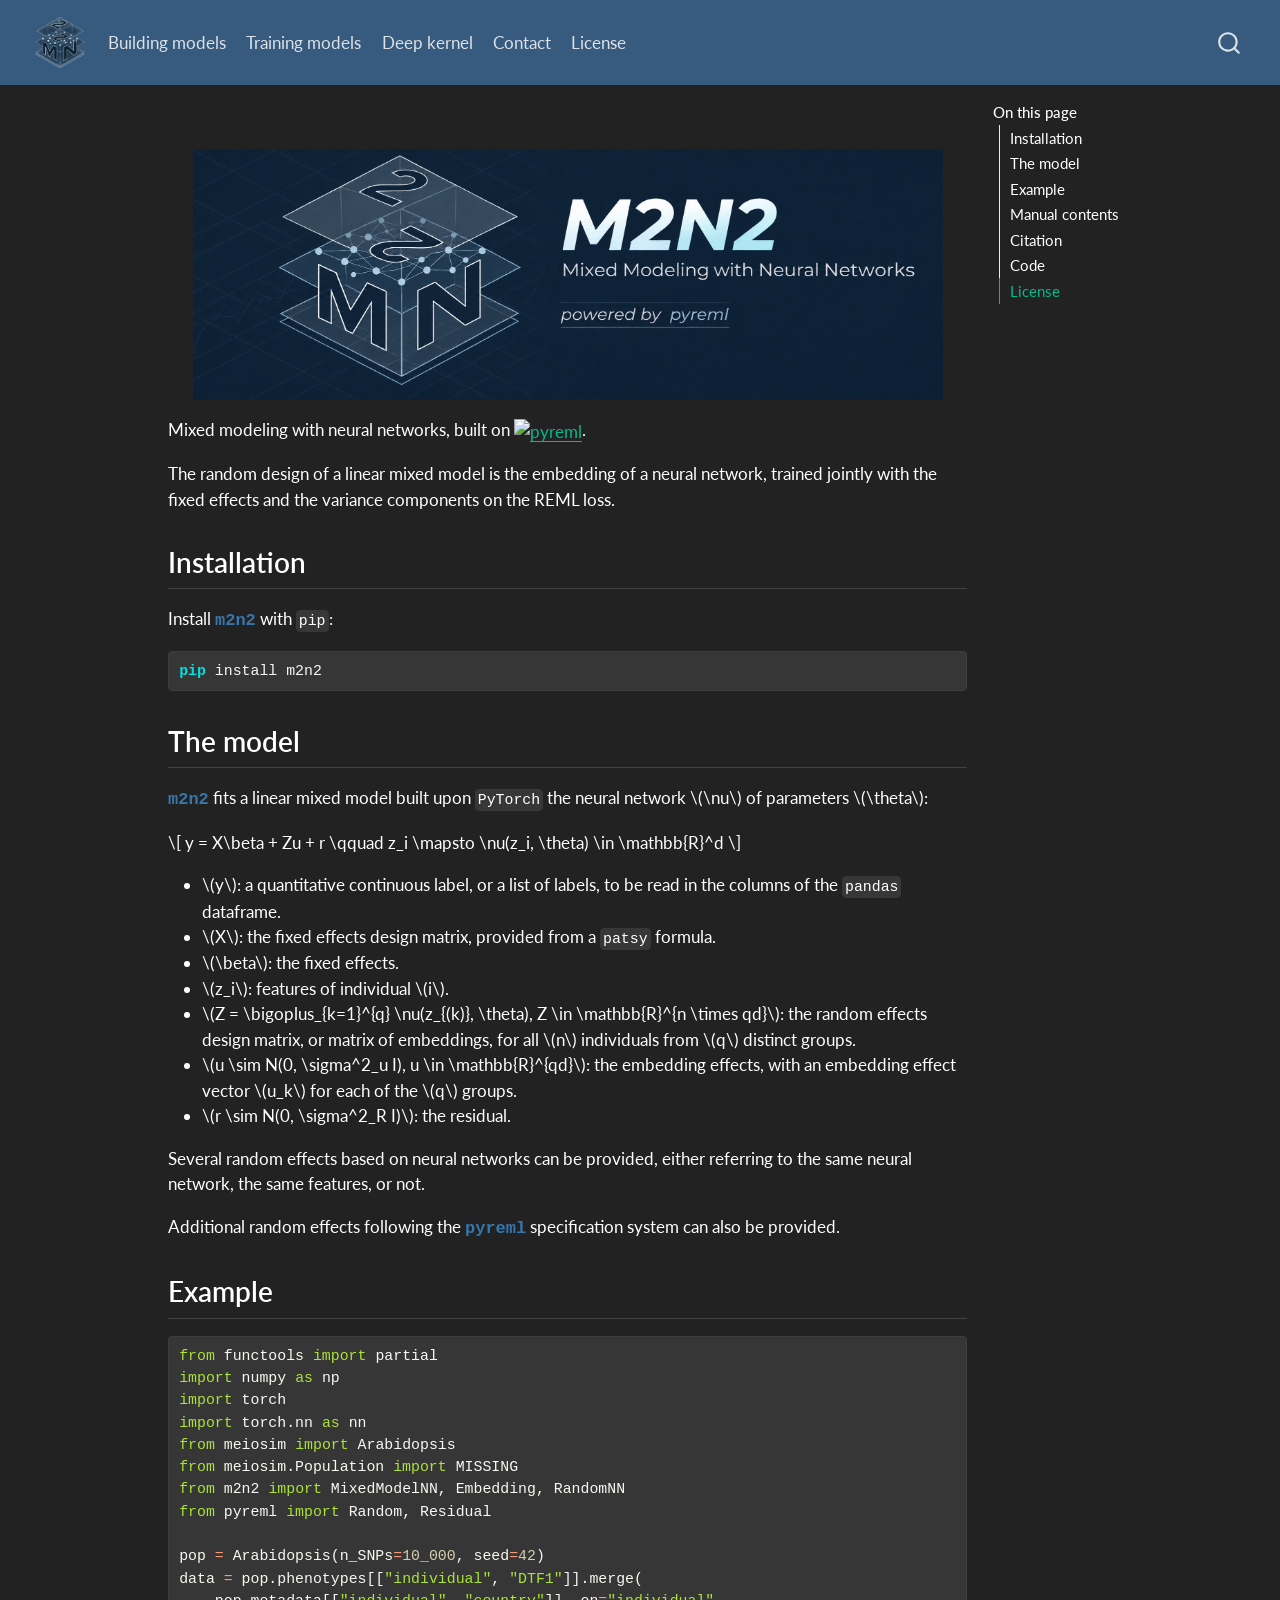
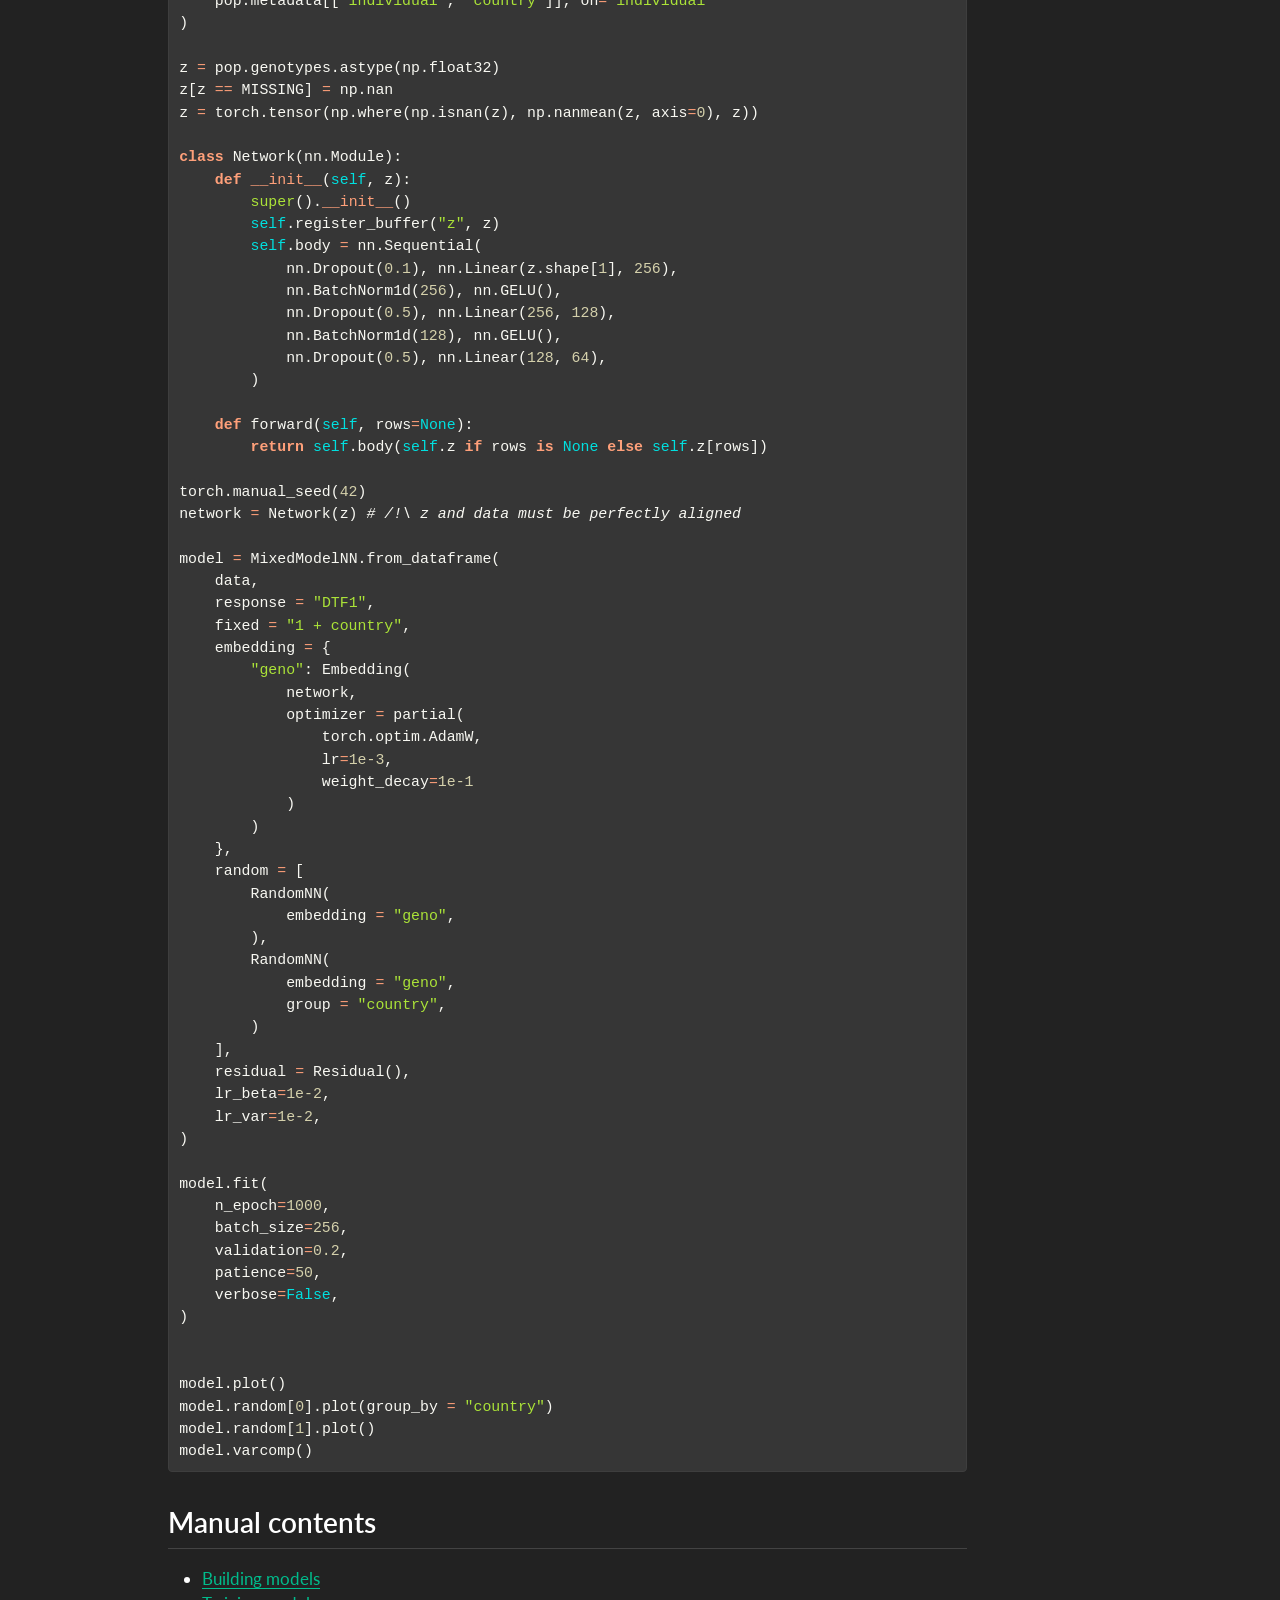
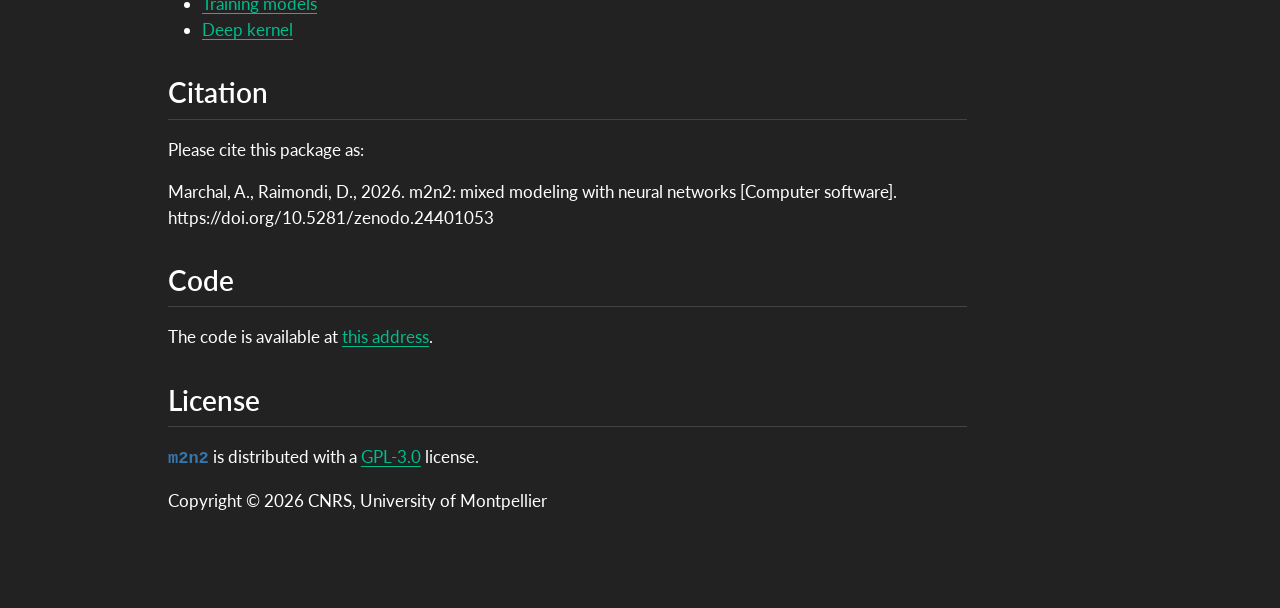
==== commit 15f116b8: "Built site for gh-pages" ====
--- a/index.html
+++ b/index.html
@@ -227,14 +227,14 @@
 </section>
 <section id="the-model" class="level2">
 <h2 class="anchored" data-anchor-id="the-model">The model</h2>
-<p><span class="m2n2">m2n2</span> fits a linear mixed model built upon the neural network <span class="math inline">\(\nu\)</span> of parameters <span class="math inline">\(\theta\)</span>:</p>
+<p><span class="m2n2">m2n2</span> fits a linear mixed model built upon <code>PyTorch</code> the neural network <span class="math inline">\(\nu\)</span> of parameters <span class="math inline">\(\theta\)</span>:</p>
 <p><span class="math display">\[
 y = X\beta + Zu + r
 \qquad
 z_i \mapsto \nu(z_i, \theta) \in \mathbb{R}^d
 \]</span></p>
 <ul>
-<li><span class="math inline">\(y\)</span>: a quantitative continuous label.</li>
+<li><span class="math inline">\(y\)</span>: a quantitative continuous label, or a list of labels, to be read in the columns of the <code>pandas</code> dataframe.</li>
 <li><span class="math inline">\(X\)</span>: the fixed effects design matrix, provided from a <code>patsy</code> formula.</li>
 <li><span class="math inline">\(\beta\)</span>: the fixed effects.</li>
 <li><span class="math inline">\(z_i\)</span>: features of individual <span class="math inline">\(i\)</span>.</li>
@@ -270,61 +270,60 @@
 <span id="cb2-21"><a href="#cb2-21" aria-hidden="true" tabindex="-1"></a>        <span class="bu">super</span>().<span class="fu">__init__</span>()</span>
 <span id="cb2-22"><a href="#cb2-22" aria-hidden="true" tabindex="-1"></a>        <span class="va">self</span>.register_buffer(<span class="st">"z"</span>, z)</span>
 <span id="cb2-23"><a href="#cb2-23" aria-hidden="true" tabindex="-1"></a>        <span class="va">self</span>.body <span class="op">=</span> nn.Sequential(</span>
-<span id="cb2-24"><a href="#cb2-24" aria-hidden="true" tabindex="-1"></a>            nn.Dropout(<span class="fl">0.1</span>),</span>
-<span id="cb2-25"><a href="#cb2-25" aria-hidden="true" tabindex="-1"></a>            nn.Linear(z.shape[<span class="dv">1</span>], <span class="dv">256</span>), nn.BatchNorm1d(<span class="dv">256</span>), nn.GELU(), nn.Dropout(<span class="fl">0.5</span>),</span>
-<span id="cb2-26"><a href="#cb2-26" aria-hidden="true" tabindex="-1"></a>            nn.Linear(<span class="dv">256</span>, <span class="dv">128</span>), nn.BatchNorm1d(<span class="dv">128</span>), nn.GELU(), nn.Dropout(<span class="fl">0.5</span>),</span>
-<span id="cb2-27"><a href="#cb2-27" aria-hidden="true" tabindex="-1"></a>            nn.Linear(<span class="dv">128</span>, <span class="dv">64</span>),</span>
-<span id="cb2-28"><a href="#cb2-28" aria-hidden="true" tabindex="-1"></a>        )</span>
-<span id="cb2-29"><a href="#cb2-29" aria-hidden="true" tabindex="-1"></a></span>
-<span id="cb2-30"><a href="#cb2-30" aria-hidden="true" tabindex="-1"></a>    <span class="kw">def</span> forward(<span class="va">self</span>, rows<span class="op">=</span><span class="va">None</span>):</span>
-<span id="cb2-31"><a href="#cb2-31" aria-hidden="true" tabindex="-1"></a>        <span class="cf">return</span> <span class="va">self</span>.body(<span class="va">self</span>.z <span class="cf">if</span> rows <span class="kw">is</span> <span class="va">None</span> <span class="cf">else</span> <span class="va">self</span>.z[rows])</span>
-<span id="cb2-32"><a href="#cb2-32" aria-hidden="true" tabindex="-1"></a></span>
-<span id="cb2-33"><a href="#cb2-33" aria-hidden="true" tabindex="-1"></a>torch.manual_seed(<span class="dv">42</span>)</span>
-<span id="cb2-34"><a href="#cb2-34" aria-hidden="true" tabindex="-1"></a>network <span class="op">=</span> Network(z) <span class="co"># /!\ z and data must be perfectly aligned</span></span>
-<span id="cb2-35"><a href="#cb2-35" aria-hidden="true" tabindex="-1"></a></span>
-<span id="cb2-36"><a href="#cb2-36" aria-hidden="true" tabindex="-1"></a>model <span class="op">=</span> MixedModelNN.from_dataframe(</span>
-<span id="cb2-37"><a href="#cb2-37" aria-hidden="true" tabindex="-1"></a>    data,</span>
-<span id="cb2-38"><a href="#cb2-38" aria-hidden="true" tabindex="-1"></a>    response <span class="op">=</span> <span class="st">"DTF1"</span>,</span>
-<span id="cb2-39"><a href="#cb2-39" aria-hidden="true" tabindex="-1"></a>    fixed <span class="op">=</span> <span class="st">"1 + country"</span>,</span>
-<span id="cb2-40"><a href="#cb2-40" aria-hidden="true" tabindex="-1"></a>    embedding <span class="op">=</span> {</span>
-<span id="cb2-41"><a href="#cb2-41" aria-hidden="true" tabindex="-1"></a>        <span class="st">"geno"</span>: Embedding(</span>
-<span id="cb2-42"><a href="#cb2-42" aria-hidden="true" tabindex="-1"></a>            network,</span>
-<span id="cb2-43"><a href="#cb2-43" aria-hidden="true" tabindex="-1"></a>            optimizer <span class="op">=</span> partial(</span>
-<span id="cb2-44"><a href="#cb2-44" aria-hidden="true" tabindex="-1"></a>                torch.optim.AdamW,</span>
-<span id="cb2-45"><a href="#cb2-45" aria-hidden="true" tabindex="-1"></a>                lr<span class="op">=</span><span class="fl">1e-3</span>,</span>
-<span id="cb2-46"><a href="#cb2-46" aria-hidden="true" tabindex="-1"></a>                weight_decay<span class="op">=</span><span class="fl">1e-1</span></span>
-<span id="cb2-47"><a href="#cb2-47" aria-hidden="true" tabindex="-1"></a>            )</span>
-<span id="cb2-48"><a href="#cb2-48" aria-hidden="true" tabindex="-1"></a>        )</span>
-<span id="cb2-49"><a href="#cb2-49" aria-hidden="true" tabindex="-1"></a>    },</span>
-<span id="cb2-50"><a href="#cb2-50" aria-hidden="true" tabindex="-1"></a>    random <span class="op">=</span> [</span>
-<span id="cb2-51"><a href="#cb2-51" aria-hidden="true" tabindex="-1"></a>        RandomNN(</span>
-<span id="cb2-52"><a href="#cb2-52" aria-hidden="true" tabindex="-1"></a>            embedding <span class="op">=</span> <span class="st">"geno"</span>,</span>
-<span id="cb2-53"><a href="#cb2-53" aria-hidden="true" tabindex="-1"></a>        ),</span>
-<span id="cb2-54"><a href="#cb2-54" aria-hidden="true" tabindex="-1"></a>        RandomNN(</span>
-<span id="cb2-55"><a href="#cb2-55" aria-hidden="true" tabindex="-1"></a>            embedding <span class="op">=</span> <span class="st">"geno"</span>,</span>
-<span id="cb2-56"><a href="#cb2-56" aria-hidden="true" tabindex="-1"></a>            group <span class="op">=</span> <span class="st">"country"</span>,</span>
-<span id="cb2-57"><a href="#cb2-57" aria-hidden="true" tabindex="-1"></a>        )</span>
-<span id="cb2-58"><a href="#cb2-58" aria-hidden="true" tabindex="-1"></a>    ],</span>
-<span id="cb2-59"><a href="#cb2-59" aria-hidden="true" tabindex="-1"></a>    residual <span class="op">=</span> Residual(),</span>
-<span id="cb2-60"><a href="#cb2-60" aria-hidden="true" tabindex="-1"></a>    lr_beta<span class="op">=</span><span class="fl">1e-2</span>,</span>
-<span id="cb2-61"><a href="#cb2-61" aria-hidden="true" tabindex="-1"></a>    lr_var<span class="op">=</span><span class="fl">1e-2</span>,</span>
-<span id="cb2-62"><a href="#cb2-62" aria-hidden="true" tabindex="-1"></a>)</span>
-<span id="cb2-63"><a href="#cb2-63" aria-hidden="true" tabindex="-1"></a></span>
-<span id="cb2-64"><a href="#cb2-64" aria-hidden="true" tabindex="-1"></a>model.fit(</span>
-<span id="cb2-65"><a href="#cb2-65" aria-hidden="true" tabindex="-1"></a>    n_epoch<span class="op">=</span><span class="dv">1000</span>,</span>
-<span id="cb2-66"><a href="#cb2-66" aria-hidden="true" tabindex="-1"></a>    batch_size<span class="op">=</span><span class="dv">256</span>,</span>
-<span id="cb2-67"><a href="#cb2-67" aria-hidden="true" tabindex="-1"></a>    validation<span class="op">=</span><span class="fl">0.2</span>,</span>
-<span id="cb2-68"><a href="#cb2-68" aria-hidden="true" tabindex="-1"></a>    patience<span class="op">=</span><span class="dv">50</span>,</span>
-<span id="cb2-69"><a href="#cb2-69" aria-hidden="true" tabindex="-1"></a>    verbose<span class="op">=</span><span class="va">False</span>,</span>
-<span id="cb2-70"><a href="#cb2-70" aria-hidden="true" tabindex="-1"></a>)</span>
-<span id="cb2-71"><a href="#cb2-71" aria-hidden="true" tabindex="-1"></a></span>
+<span id="cb2-24"><a href="#cb2-24" aria-hidden="true" tabindex="-1"></a>            nn.Dropout(<span class="fl">0.1</span>), nn.Linear(z.shape[<span class="dv">1</span>], <span class="dv">256</span>),</span>
+<span id="cb2-25"><a href="#cb2-25" aria-hidden="true" tabindex="-1"></a>            nn.BatchNorm1d(<span class="dv">256</span>), nn.GELU(),</span>
+<span id="cb2-26"><a href="#cb2-26" aria-hidden="true" tabindex="-1"></a>            nn.Dropout(<span class="fl">0.5</span>), nn.Linear(<span class="dv">256</span>, <span class="dv">128</span>),</span>
+<span id="cb2-27"><a href="#cb2-27" aria-hidden="true" tabindex="-1"></a>            nn.BatchNorm1d(<span class="dv">128</span>), nn.GELU(),</span>
+<span id="cb2-28"><a href="#cb2-28" aria-hidden="true" tabindex="-1"></a>            nn.Dropout(<span class="fl">0.5</span>), nn.Linear(<span class="dv">128</span>, <span class="dv">64</span>),</span>
+<span id="cb2-29"><a href="#cb2-29" aria-hidden="true" tabindex="-1"></a>        )</span>
+<span id="cb2-30"><a href="#cb2-30" aria-hidden="true" tabindex="-1"></a></span>
+<span id="cb2-31"><a href="#cb2-31" aria-hidden="true" tabindex="-1"></a>    <span class="kw">def</span> forward(<span class="va">self</span>, rows<span class="op">=</span><span class="va">None</span>):</span>
+<span id="cb2-32"><a href="#cb2-32" aria-hidden="true" tabindex="-1"></a>        <span class="cf">return</span> <span class="va">self</span>.body(<span class="va">self</span>.z <span class="cf">if</span> rows <span class="kw">is</span> <span class="va">None</span> <span class="cf">else</span> <span class="va">self</span>.z[rows])</span>
+<span id="cb2-33"><a href="#cb2-33" aria-hidden="true" tabindex="-1"></a></span>
+<span id="cb2-34"><a href="#cb2-34" aria-hidden="true" tabindex="-1"></a>torch.manual_seed(<span class="dv">42</span>)</span>
+<span id="cb2-35"><a href="#cb2-35" aria-hidden="true" tabindex="-1"></a>network <span class="op">=</span> Network(z) <span class="co"># /!\ z and data must be perfectly aligned</span></span>
+<span id="cb2-36"><a href="#cb2-36" aria-hidden="true" tabindex="-1"></a></span>
+<span id="cb2-37"><a href="#cb2-37" aria-hidden="true" tabindex="-1"></a>model <span class="op">=</span> MixedModelNN.from_dataframe(</span>
+<span id="cb2-38"><a href="#cb2-38" aria-hidden="true" tabindex="-1"></a>    data,</span>
+<span id="cb2-39"><a href="#cb2-39" aria-hidden="true" tabindex="-1"></a>    response <span class="op">=</span> <span class="st">"DTF1"</span>,</span>
+<span id="cb2-40"><a href="#cb2-40" aria-hidden="true" tabindex="-1"></a>    fixed <span class="op">=</span> <span class="st">"1 + country"</span>,</span>
+<span id="cb2-41"><a href="#cb2-41" aria-hidden="true" tabindex="-1"></a>    embedding <span class="op">=</span> {</span>
+<span id="cb2-42"><a href="#cb2-42" aria-hidden="true" tabindex="-1"></a>        <span class="st">"geno"</span>: Embedding(</span>
+<span id="cb2-43"><a href="#cb2-43" aria-hidden="true" tabindex="-1"></a>            network,</span>
+<span id="cb2-44"><a href="#cb2-44" aria-hidden="true" tabindex="-1"></a>            optimizer <span class="op">=</span> partial(</span>
+<span id="cb2-45"><a href="#cb2-45" aria-hidden="true" tabindex="-1"></a>                torch.optim.AdamW,</span>
+<span id="cb2-46"><a href="#cb2-46" aria-hidden="true" tabindex="-1"></a>                lr<span class="op">=</span><span class="fl">1e-3</span>,</span>
+<span id="cb2-47"><a href="#cb2-47" aria-hidden="true" tabindex="-1"></a>                weight_decay<span class="op">=</span><span class="fl">1e-1</span></span>
+<span id="cb2-48"><a href="#cb2-48" aria-hidden="true" tabindex="-1"></a>            )</span>
+<span id="cb2-49"><a href="#cb2-49" aria-hidden="true" tabindex="-1"></a>        )</span>
+<span id="cb2-50"><a href="#cb2-50" aria-hidden="true" tabindex="-1"></a>    },</span>
+<span id="cb2-51"><a href="#cb2-51" aria-hidden="true" tabindex="-1"></a>    random <span class="op">=</span> [</span>
+<span id="cb2-52"><a href="#cb2-52" aria-hidden="true" tabindex="-1"></a>        RandomNN(</span>
+<span id="cb2-53"><a href="#cb2-53" aria-hidden="true" tabindex="-1"></a>            embedding <span class="op">=</span> <span class="st">"geno"</span>,</span>
+<span id="cb2-54"><a href="#cb2-54" aria-hidden="true" tabindex="-1"></a>        ),</span>
+<span id="cb2-55"><a href="#cb2-55" aria-hidden="true" tabindex="-1"></a>        RandomNN(</span>
+<span id="cb2-56"><a href="#cb2-56" aria-hidden="true" tabindex="-1"></a>            embedding <span class="op">=</span> <span class="st">"geno"</span>,</span>
+<span id="cb2-57"><a href="#cb2-57" aria-hidden="true" tabindex="-1"></a>            group <span class="op">=</span> <span class="st">"country"</span>,</span>
+<span id="cb2-58"><a href="#cb2-58" aria-hidden="true" tabindex="-1"></a>        )</span>
+<span id="cb2-59"><a href="#cb2-59" aria-hidden="true" tabindex="-1"></a>    ],</span>
+<span id="cb2-60"><a href="#cb2-60" aria-hidden="true" tabindex="-1"></a>    residual <span class="op">=</span> Residual(),</span>
+<span id="cb2-61"><a href="#cb2-61" aria-hidden="true" tabindex="-1"></a>    lr_beta<span class="op">=</span><span class="fl">1e-2</span>,</span>
+<span id="cb2-62"><a href="#cb2-62" aria-hidden="true" tabindex="-1"></a>    lr_var<span class="op">=</span><span class="fl">1e-2</span>,</span>
+<span id="cb2-63"><a href="#cb2-63" aria-hidden="true" tabindex="-1"></a>)</span>
+<span id="cb2-64"><a href="#cb2-64" aria-hidden="true" tabindex="-1"></a></span>
+<span id="cb2-65"><a href="#cb2-65" aria-hidden="true" tabindex="-1"></a>model.fit(</span>
+<span id="cb2-66"><a href="#cb2-66" aria-hidden="true" tabindex="-1"></a>    n_epoch<span class="op">=</span><span class="dv">1000</span>,</span>
+<span id="cb2-67"><a href="#cb2-67" aria-hidden="true" tabindex="-1"></a>    batch_size<span class="op">=</span><span class="dv">256</span>,</span>
+<span id="cb2-68"><a href="#cb2-68" aria-hidden="true" tabindex="-1"></a>    validation<span class="op">=</span><span class="fl">0.2</span>,</span>
+<span id="cb2-69"><a href="#cb2-69" aria-hidden="true" tabindex="-1"></a>    patience<span class="op">=</span><span class="dv">50</span>,</span>
+<span id="cb2-70"><a href="#cb2-70" aria-hidden="true" tabindex="-1"></a>    verbose<span class="op">=</span><span class="va">False</span>,</span>
+<span id="cb2-71"><a href="#cb2-71" aria-hidden="true" tabindex="-1"></a>)</span>
 <span id="cb2-72"><a href="#cb2-72" aria-hidden="true" tabindex="-1"></a></span>
-<span id="cb2-73"><a href="#cb2-73" aria-hidden="true" tabindex="-1"></a>model.plot()</span>
-<span id="cb2-74"><a href="#cb2-74" aria-hidden="true" tabindex="-1"></a></span>
+<span id="cb2-73"><a href="#cb2-73" aria-hidden="true" tabindex="-1"></a></span>
+<span id="cb2-74"><a href="#cb2-74" aria-hidden="true" tabindex="-1"></a>model.plot()</span>
 <span id="cb2-75"><a href="#cb2-75" aria-hidden="true" tabindex="-1"></a>model.random[<span class="dv">0</span>].plot(group_by <span class="op">=</span> <span class="st">"country"</span>)</span>
 <span id="cb2-76"><a href="#cb2-76" aria-hidden="true" tabindex="-1"></a>model.random[<span class="dv">1</span>].plot()</span>
-<span id="cb2-77"><a href="#cb2-77" aria-hidden="true" tabindex="-1"></a></span>
-<span id="cb2-78"><a href="#cb2-78" aria-hidden="true" tabindex="-1"></a>model.varcomp()</span></code></pre></div><button title="Copy to Clipboard" class="code-copy-button"><i class="bi"></i></button></div>
+<span id="cb2-77"><a href="#cb2-77" aria-hidden="true" tabindex="-1"></a>model.varcomp()</span></code></pre></div><button title="Copy to Clipboard" class="code-copy-button"><i class="bi"></i></button></div>
 </section>
 <section id="manual-contents" class="level2">
 <h2 class="anchored" data-anchor-id="manual-contents">Manual contents</h2>
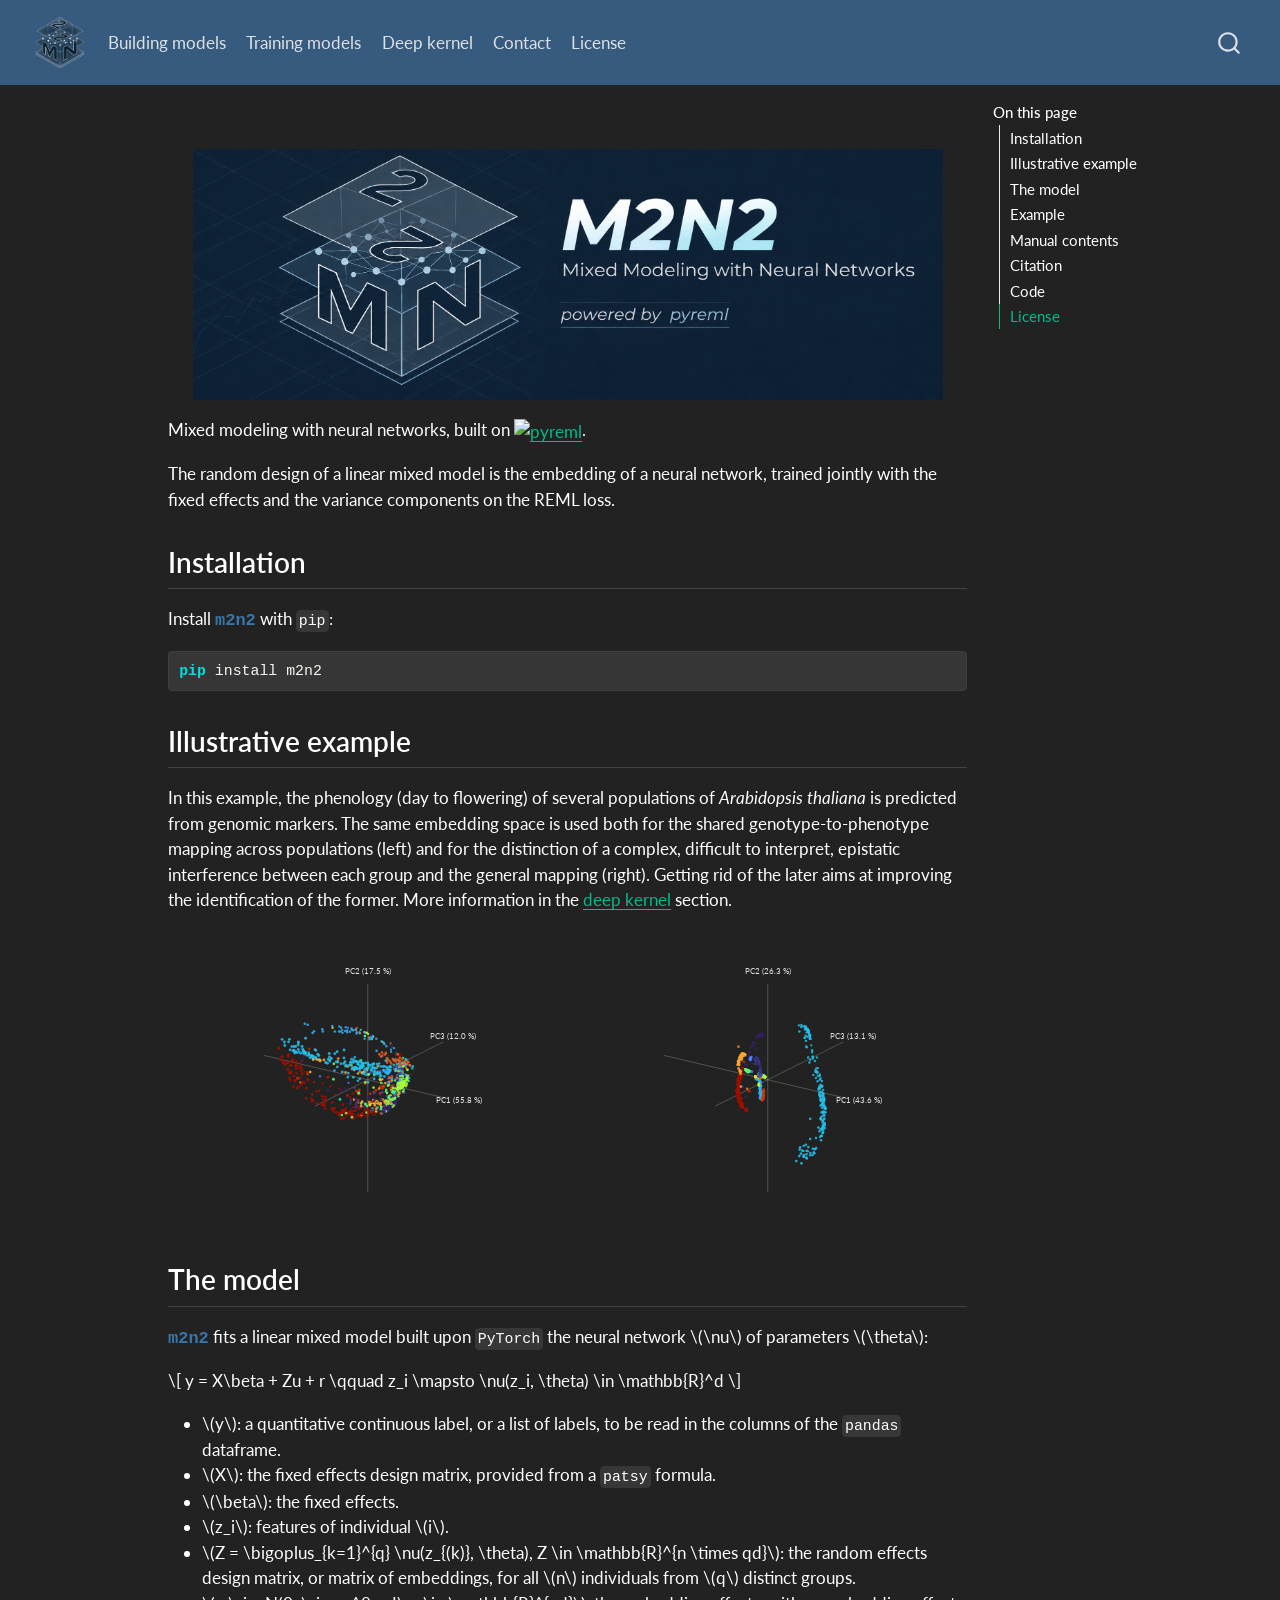
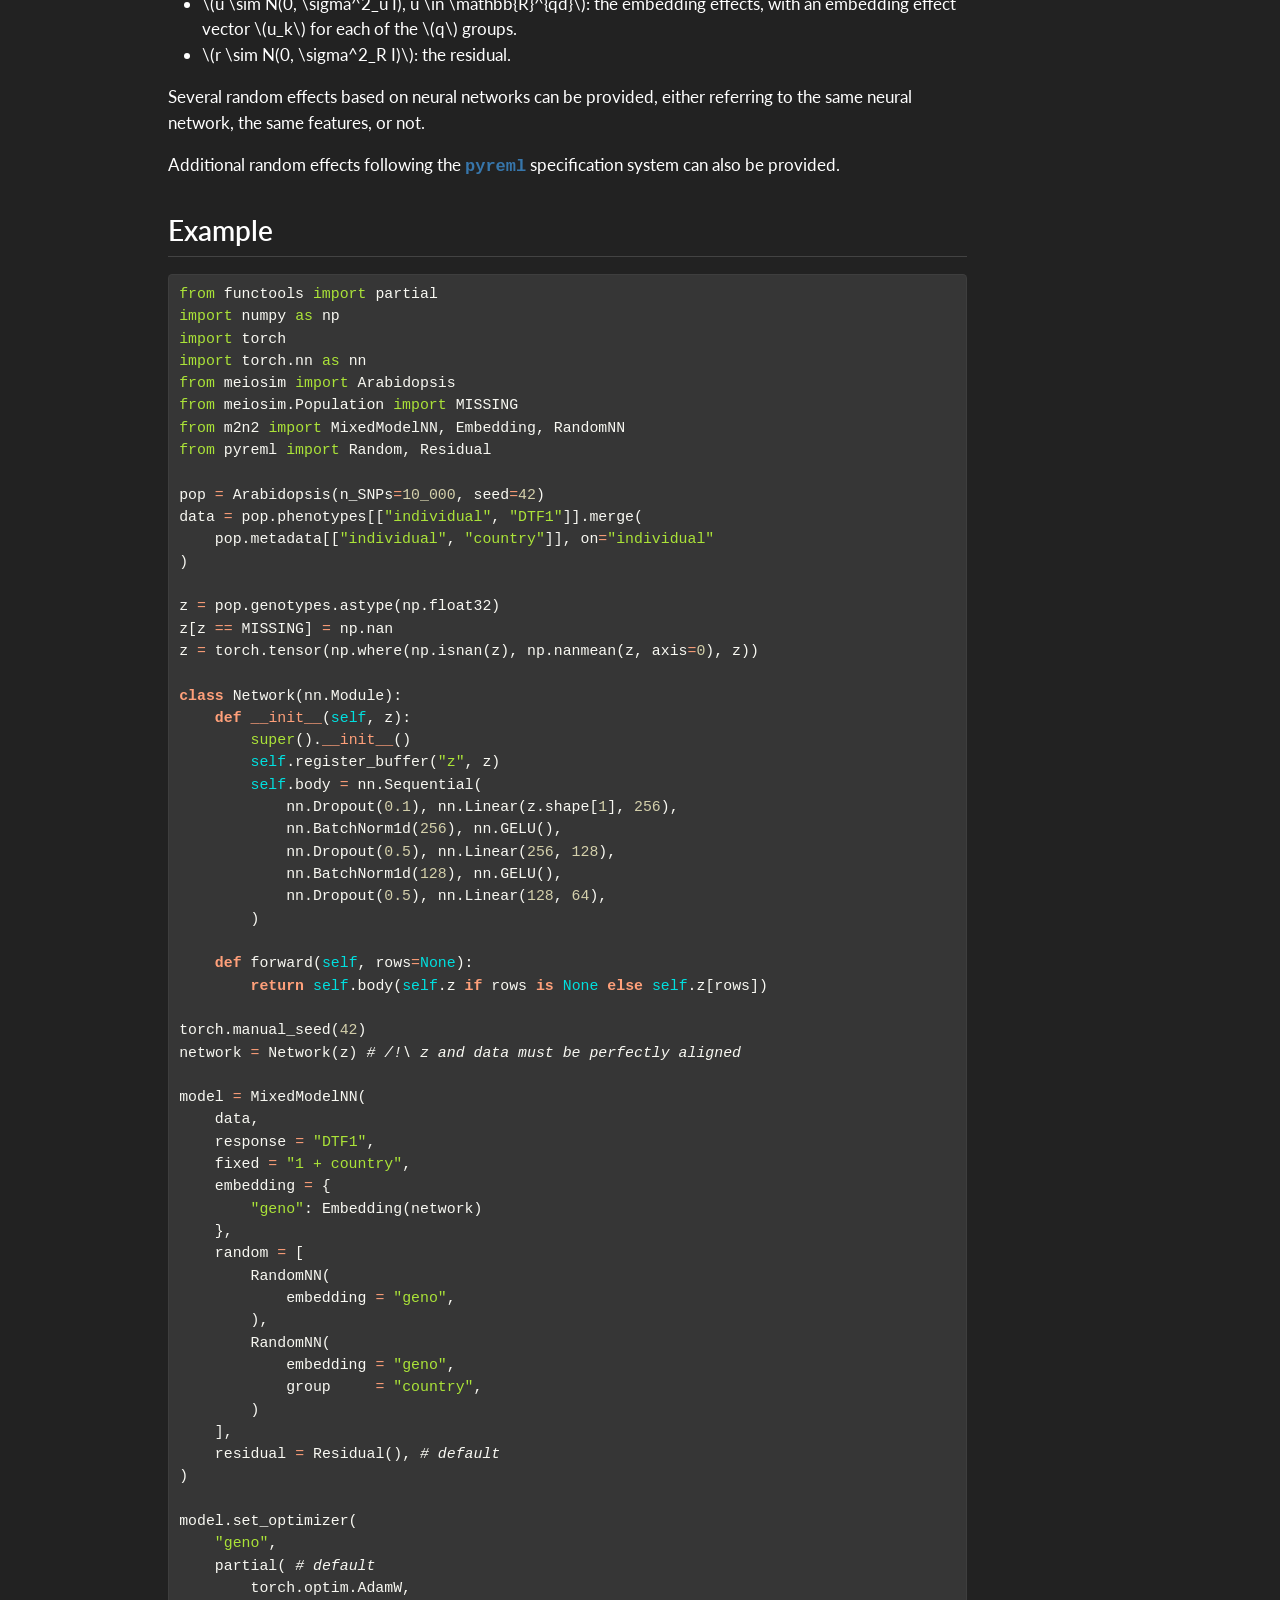
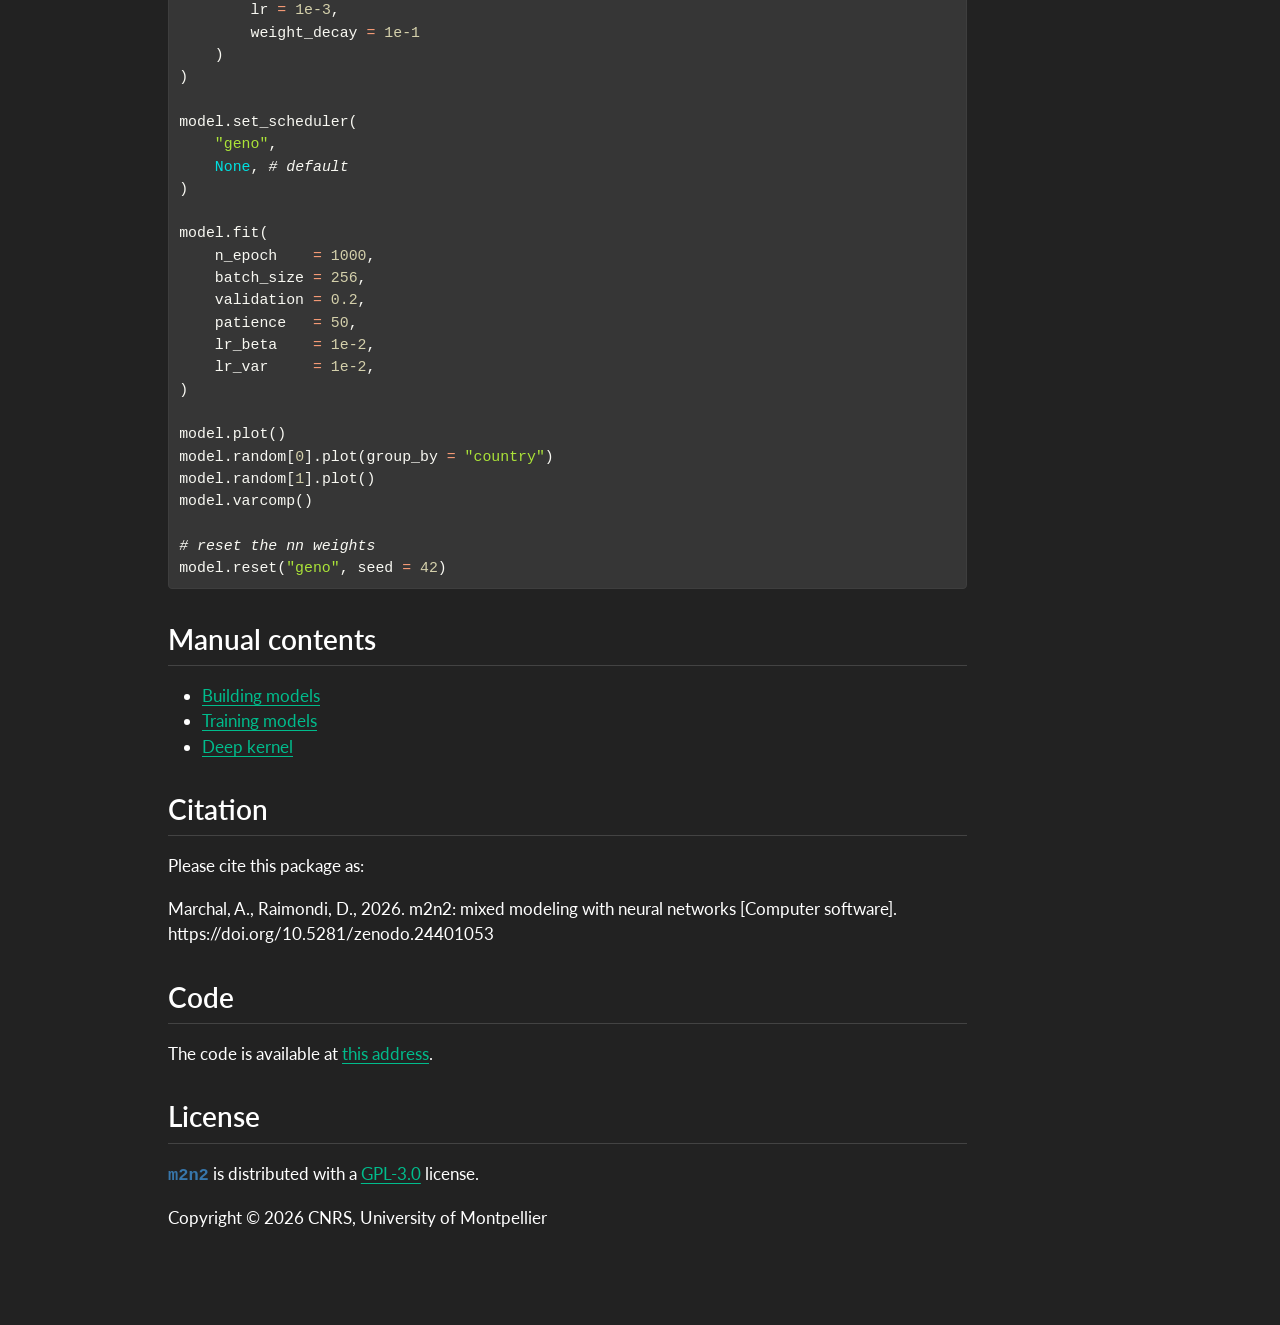
==== commit 0b3f3038: "Built site for gh-pages" ====
--- a/index.html
+++ b/index.html
@@ -82,7 +82,7 @@
 <link href="site_libs/quarto-html/quarto-syntax-highlighting-dark-447e42e69aaa9833c0ba1b986f430b20.css" rel="stylesheet" id="quarto-text-highlighting-styles">
 <script src="site_libs/bootstrap/bootstrap.min.js"></script>
 <link href="site_libs/bootstrap/bootstrap-icons.css" rel="stylesheet">
-<link href="site_libs/bootstrap/bootstrap-293520738ce947f8998387a330a50f79.min.css" rel="stylesheet" append-hash="true" id="quarto-bootstrap" data-mode="dark">
+<link href="site_libs/bootstrap/bootstrap-379c8eee9c6f7a34f31a2b320c1950b6.min.css" rel="stylesheet" append-hash="true" id="quarto-bootstrap" data-mode="dark">
 <script id="quarto-search-options" type="application/json">{
   "location": "navbar",
   "copy-button": false,
@@ -198,6 +198,7 @@
    
   <ul>
   <li><a href="#installation" id="toc-installation" class="nav-link active" data-scroll-target="#installation">Installation</a></li>
+  <li><a href="#illustrative-example" id="toc-illustrative-example" class="nav-link" data-scroll-target="#illustrative-example">Illustrative example</a></li>
   <li><a href="#the-model" id="toc-the-model" class="nav-link" data-scroll-target="#the-model">The model</a></li>
   <li><a href="#example" id="toc-example" class="nav-link" data-scroll-target="#example">Example</a></li>
   <li><a href="#manual-contents" id="toc-manual-contents" class="nav-link" data-scroll-target="#manual-contents">Manual contents</a></li>
@@ -224,6 +225,18 @@
 <h2 class="anchored" data-anchor-id="installation">Installation</h2>
 <p>Install <span class="m2n2">m2n2</span> with <code>pip</code>:</p>
 <div class="code-copy-outer-scaffold"><div class="sourceCode" id="cb1"><pre class="sourceCode bash code-with-copy"><code class="sourceCode bash"><span id="cb1-1"><a href="#cb1-1" aria-hidden="true" tabindex="-1"></a><span class="ex">pip</span> install m2n2</span></code></pre></div><button title="Copy to Clipboard" class="code-copy-button"><i class="bi"></i></button></div>
+</section>
+<section id="illustrative-example" class="level2">
+<h2 class="anchored" data-anchor-id="illustrative-example">Illustrative example</h2>
+<p>In this example, the phenology (day to flowering) of several populations of <em>Arabidopsis thaliana</em> is predicted from genomic markers. The same embedding space is used both for the shared genotype-to-phenotype mapping across populations (left) and for the distinction of a complex, difficult to interpret, epistatic interference between each group and the general mapping (right). Getting rid of the later aims at improving the identification of the former. More information in the <a href="./deep_kernel.html">deep kernel</a> section.</p>
+<div class="cloud-pair">
+<div class="cloud3d" data-src="widgets/m2n2_general.json">
+
+</div>
+<div class="cloud3d" data-src="widgets/m2n2_specific.json">
+
+</div>
+</div>
 </section>
 <section id="the-model" class="level2">
 <h2 class="anchored" data-anchor-id="the-model">The model</h2>
@@ -283,47 +296,55 @@
 <span id="cb2-34"><a href="#cb2-34" aria-hidden="true" tabindex="-1"></a>torch.manual_seed(<span class="dv">42</span>)</span>
 <span id="cb2-35"><a href="#cb2-35" aria-hidden="true" tabindex="-1"></a>network <span class="op">=</span> Network(z) <span class="co"># /!\ z and data must be perfectly aligned</span></span>
 <span id="cb2-36"><a href="#cb2-36" aria-hidden="true" tabindex="-1"></a></span>
-<span id="cb2-37"><a href="#cb2-37" aria-hidden="true" tabindex="-1"></a>model <span class="op">=</span> MixedModelNN.from_dataframe(</span>
+<span id="cb2-37"><a href="#cb2-37" aria-hidden="true" tabindex="-1"></a>model <span class="op">=</span> MixedModelNN(</span>
 <span id="cb2-38"><a href="#cb2-38" aria-hidden="true" tabindex="-1"></a>    data,</span>
 <span id="cb2-39"><a href="#cb2-39" aria-hidden="true" tabindex="-1"></a>    response <span class="op">=</span> <span class="st">"DTF1"</span>,</span>
 <span id="cb2-40"><a href="#cb2-40" aria-hidden="true" tabindex="-1"></a>    fixed <span class="op">=</span> <span class="st">"1 + country"</span>,</span>
 <span id="cb2-41"><a href="#cb2-41" aria-hidden="true" tabindex="-1"></a>    embedding <span class="op">=</span> {</span>
-<span id="cb2-42"><a href="#cb2-42" aria-hidden="true" tabindex="-1"></a>        <span class="st">"geno"</span>: Embedding(</span>
-<span id="cb2-43"><a href="#cb2-43" aria-hidden="true" tabindex="-1"></a>            network,</span>
-<span id="cb2-44"><a href="#cb2-44" aria-hidden="true" tabindex="-1"></a>            optimizer <span class="op">=</span> partial(</span>
-<span id="cb2-45"><a href="#cb2-45" aria-hidden="true" tabindex="-1"></a>                torch.optim.AdamW,</span>
-<span id="cb2-46"><a href="#cb2-46" aria-hidden="true" tabindex="-1"></a>                lr<span class="op">=</span><span class="fl">1e-3</span>,</span>
-<span id="cb2-47"><a href="#cb2-47" aria-hidden="true" tabindex="-1"></a>                weight_decay<span class="op">=</span><span class="fl">1e-1</span></span>
-<span id="cb2-48"><a href="#cb2-48" aria-hidden="true" tabindex="-1"></a>            )</span>
-<span id="cb2-49"><a href="#cb2-49" aria-hidden="true" tabindex="-1"></a>        )</span>
-<span id="cb2-50"><a href="#cb2-50" aria-hidden="true" tabindex="-1"></a>    },</span>
-<span id="cb2-51"><a href="#cb2-51" aria-hidden="true" tabindex="-1"></a>    random <span class="op">=</span> [</span>
-<span id="cb2-52"><a href="#cb2-52" aria-hidden="true" tabindex="-1"></a>        RandomNN(</span>
-<span id="cb2-53"><a href="#cb2-53" aria-hidden="true" tabindex="-1"></a>            embedding <span class="op">=</span> <span class="st">"geno"</span>,</span>
-<span id="cb2-54"><a href="#cb2-54" aria-hidden="true" tabindex="-1"></a>        ),</span>
-<span id="cb2-55"><a href="#cb2-55" aria-hidden="true" tabindex="-1"></a>        RandomNN(</span>
-<span id="cb2-56"><a href="#cb2-56" aria-hidden="true" tabindex="-1"></a>            embedding <span class="op">=</span> <span class="st">"geno"</span>,</span>
-<span id="cb2-57"><a href="#cb2-57" aria-hidden="true" tabindex="-1"></a>            group <span class="op">=</span> <span class="st">"country"</span>,</span>
-<span id="cb2-58"><a href="#cb2-58" aria-hidden="true" tabindex="-1"></a>        )</span>
-<span id="cb2-59"><a href="#cb2-59" aria-hidden="true" tabindex="-1"></a>    ],</span>
-<span id="cb2-60"><a href="#cb2-60" aria-hidden="true" tabindex="-1"></a>    residual <span class="op">=</span> Residual(),</span>
-<span id="cb2-61"><a href="#cb2-61" aria-hidden="true" tabindex="-1"></a>    lr_beta<span class="op">=</span><span class="fl">1e-2</span>,</span>
-<span id="cb2-62"><a href="#cb2-62" aria-hidden="true" tabindex="-1"></a>    lr_var<span class="op">=</span><span class="fl">1e-2</span>,</span>
+<span id="cb2-42"><a href="#cb2-42" aria-hidden="true" tabindex="-1"></a>        <span class="st">"geno"</span>: Embedding(network)</span>
+<span id="cb2-43"><a href="#cb2-43" aria-hidden="true" tabindex="-1"></a>    },</span>
+<span id="cb2-44"><a href="#cb2-44" aria-hidden="true" tabindex="-1"></a>    random <span class="op">=</span> [</span>
+<span id="cb2-45"><a href="#cb2-45" aria-hidden="true" tabindex="-1"></a>        RandomNN(</span>
+<span id="cb2-46"><a href="#cb2-46" aria-hidden="true" tabindex="-1"></a>            embedding <span class="op">=</span> <span class="st">"geno"</span>,</span>
+<span id="cb2-47"><a href="#cb2-47" aria-hidden="true" tabindex="-1"></a>        ),</span>
+<span id="cb2-48"><a href="#cb2-48" aria-hidden="true" tabindex="-1"></a>        RandomNN(</span>
+<span id="cb2-49"><a href="#cb2-49" aria-hidden="true" tabindex="-1"></a>            embedding <span class="op">=</span> <span class="st">"geno"</span>,</span>
+<span id="cb2-50"><a href="#cb2-50" aria-hidden="true" tabindex="-1"></a>            group     <span class="op">=</span> <span class="st">"country"</span>,</span>
+<span id="cb2-51"><a href="#cb2-51" aria-hidden="true" tabindex="-1"></a>        )</span>
+<span id="cb2-52"><a href="#cb2-52" aria-hidden="true" tabindex="-1"></a>    ],</span>
+<span id="cb2-53"><a href="#cb2-53" aria-hidden="true" tabindex="-1"></a>    residual <span class="op">=</span> Residual(), <span class="co"># default</span></span>
+<span id="cb2-54"><a href="#cb2-54" aria-hidden="true" tabindex="-1"></a>)</span>
+<span id="cb2-55"><a href="#cb2-55" aria-hidden="true" tabindex="-1"></a></span>
+<span id="cb2-56"><a href="#cb2-56" aria-hidden="true" tabindex="-1"></a>model.set_optimizer(</span>
+<span id="cb2-57"><a href="#cb2-57" aria-hidden="true" tabindex="-1"></a>    <span class="st">"geno"</span>,</span>
+<span id="cb2-58"><a href="#cb2-58" aria-hidden="true" tabindex="-1"></a>    partial( <span class="co"># default</span></span>
+<span id="cb2-59"><a href="#cb2-59" aria-hidden="true" tabindex="-1"></a>        torch.optim.AdamW,</span>
+<span id="cb2-60"><a href="#cb2-60" aria-hidden="true" tabindex="-1"></a>        lr <span class="op">=</span> <span class="fl">1e-3</span>,</span>
+<span id="cb2-61"><a href="#cb2-61" aria-hidden="true" tabindex="-1"></a>        weight_decay <span class="op">=</span> <span class="fl">1e-1</span></span>
+<span id="cb2-62"><a href="#cb2-62" aria-hidden="true" tabindex="-1"></a>    )</span>
 <span id="cb2-63"><a href="#cb2-63" aria-hidden="true" tabindex="-1"></a>)</span>
 <span id="cb2-64"><a href="#cb2-64" aria-hidden="true" tabindex="-1"></a></span>
-<span id="cb2-65"><a href="#cb2-65" aria-hidden="true" tabindex="-1"></a>model.fit(</span>
-<span id="cb2-66"><a href="#cb2-66" aria-hidden="true" tabindex="-1"></a>    n_epoch<span class="op">=</span><span class="dv">1000</span>,</span>
-<span id="cb2-67"><a href="#cb2-67" aria-hidden="true" tabindex="-1"></a>    batch_size<span class="op">=</span><span class="dv">256</span>,</span>
-<span id="cb2-68"><a href="#cb2-68" aria-hidden="true" tabindex="-1"></a>    validation<span class="op">=</span><span class="fl">0.2</span>,</span>
-<span id="cb2-69"><a href="#cb2-69" aria-hidden="true" tabindex="-1"></a>    patience<span class="op">=</span><span class="dv">50</span>,</span>
-<span id="cb2-70"><a href="#cb2-70" aria-hidden="true" tabindex="-1"></a>    verbose<span class="op">=</span><span class="va">False</span>,</span>
-<span id="cb2-71"><a href="#cb2-71" aria-hidden="true" tabindex="-1"></a>)</span>
-<span id="cb2-72"><a href="#cb2-72" aria-hidden="true" tabindex="-1"></a></span>
-<span id="cb2-73"><a href="#cb2-73" aria-hidden="true" tabindex="-1"></a></span>
-<span id="cb2-74"><a href="#cb2-74" aria-hidden="true" tabindex="-1"></a>model.plot()</span>
-<span id="cb2-75"><a href="#cb2-75" aria-hidden="true" tabindex="-1"></a>model.random[<span class="dv">0</span>].plot(group_by <span class="op">=</span> <span class="st">"country"</span>)</span>
-<span id="cb2-76"><a href="#cb2-76" aria-hidden="true" tabindex="-1"></a>model.random[<span class="dv">1</span>].plot()</span>
-<span id="cb2-77"><a href="#cb2-77" aria-hidden="true" tabindex="-1"></a>model.varcomp()</span></code></pre></div><button title="Copy to Clipboard" class="code-copy-button"><i class="bi"></i></button></div>
+<span id="cb2-65"><a href="#cb2-65" aria-hidden="true" tabindex="-1"></a>model.set_scheduler(</span>
+<span id="cb2-66"><a href="#cb2-66" aria-hidden="true" tabindex="-1"></a>    <span class="st">"geno"</span>,</span>
+<span id="cb2-67"><a href="#cb2-67" aria-hidden="true" tabindex="-1"></a>    <span class="va">None</span>, <span class="co"># default</span></span>
+<span id="cb2-68"><a href="#cb2-68" aria-hidden="true" tabindex="-1"></a>)</span>
+<span id="cb2-69"><a href="#cb2-69" aria-hidden="true" tabindex="-1"></a></span>
+<span id="cb2-70"><a href="#cb2-70" aria-hidden="true" tabindex="-1"></a>model.fit(</span>
+<span id="cb2-71"><a href="#cb2-71" aria-hidden="true" tabindex="-1"></a>    n_epoch    <span class="op">=</span> <span class="dv">1000</span>,</span>
+<span id="cb2-72"><a href="#cb2-72" aria-hidden="true" tabindex="-1"></a>    batch_size <span class="op">=</span> <span class="dv">256</span>,</span>
+<span id="cb2-73"><a href="#cb2-73" aria-hidden="true" tabindex="-1"></a>    validation <span class="op">=</span> <span class="fl">0.2</span>,</span>
+<span id="cb2-74"><a href="#cb2-74" aria-hidden="true" tabindex="-1"></a>    patience   <span class="op">=</span> <span class="dv">50</span>,</span>
+<span id="cb2-75"><a href="#cb2-75" aria-hidden="true" tabindex="-1"></a>    lr_beta    <span class="op">=</span> <span class="fl">1e-2</span>,</span>
+<span id="cb2-76"><a href="#cb2-76" aria-hidden="true" tabindex="-1"></a>    lr_var     <span class="op">=</span> <span class="fl">1e-2</span>,</span>
+<span id="cb2-77"><a href="#cb2-77" aria-hidden="true" tabindex="-1"></a>)</span>
+<span id="cb2-78"><a href="#cb2-78" aria-hidden="true" tabindex="-1"></a></span>
+<span id="cb2-79"><a href="#cb2-79" aria-hidden="true" tabindex="-1"></a>model.plot()</span>
+<span id="cb2-80"><a href="#cb2-80" aria-hidden="true" tabindex="-1"></a>model.random[<span class="dv">0</span>].plot(group_by <span class="op">=</span> <span class="st">"country"</span>)</span>
+<span id="cb2-81"><a href="#cb2-81" aria-hidden="true" tabindex="-1"></a>model.random[<span class="dv">1</span>].plot()</span>
+<span id="cb2-82"><a href="#cb2-82" aria-hidden="true" tabindex="-1"></a>model.varcomp()</span>
+<span id="cb2-83"><a href="#cb2-83" aria-hidden="true" tabindex="-1"></a></span>
+<span id="cb2-84"><a href="#cb2-84" aria-hidden="true" tabindex="-1"></a><span class="co"># reset the nn weights</span></span>
+<span id="cb2-85"><a href="#cb2-85" aria-hidden="true" tabindex="-1"></a>model.reset(<span class="st">"geno"</span>, seed <span class="op">=</span> <span class="dv">42</span>)</span></code></pre></div><button title="Copy to Clipboard" class="code-copy-button"><i class="bi"></i></button></div>
 </section>
 <section id="manual-contents" class="level2">
 <h2 class="anchored" data-anchor-id="manual-contents">Manual contents</h2>
